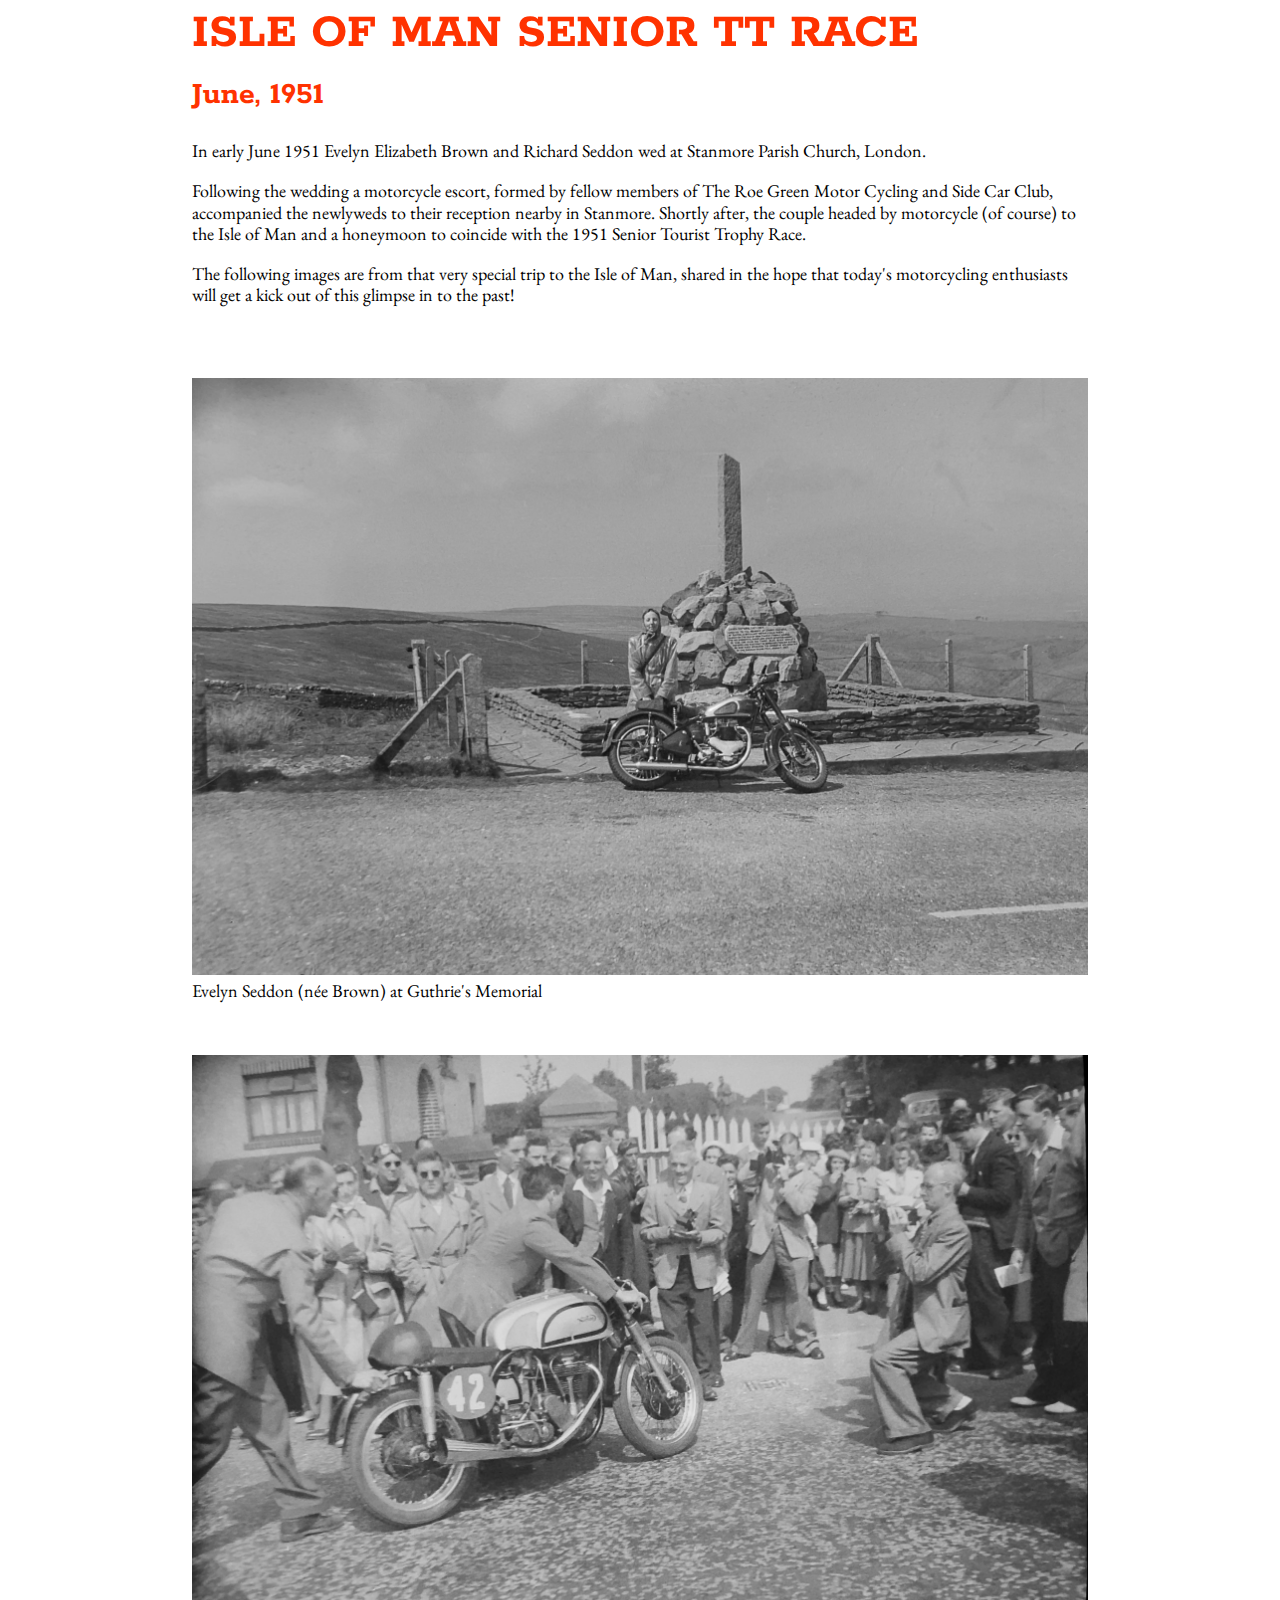
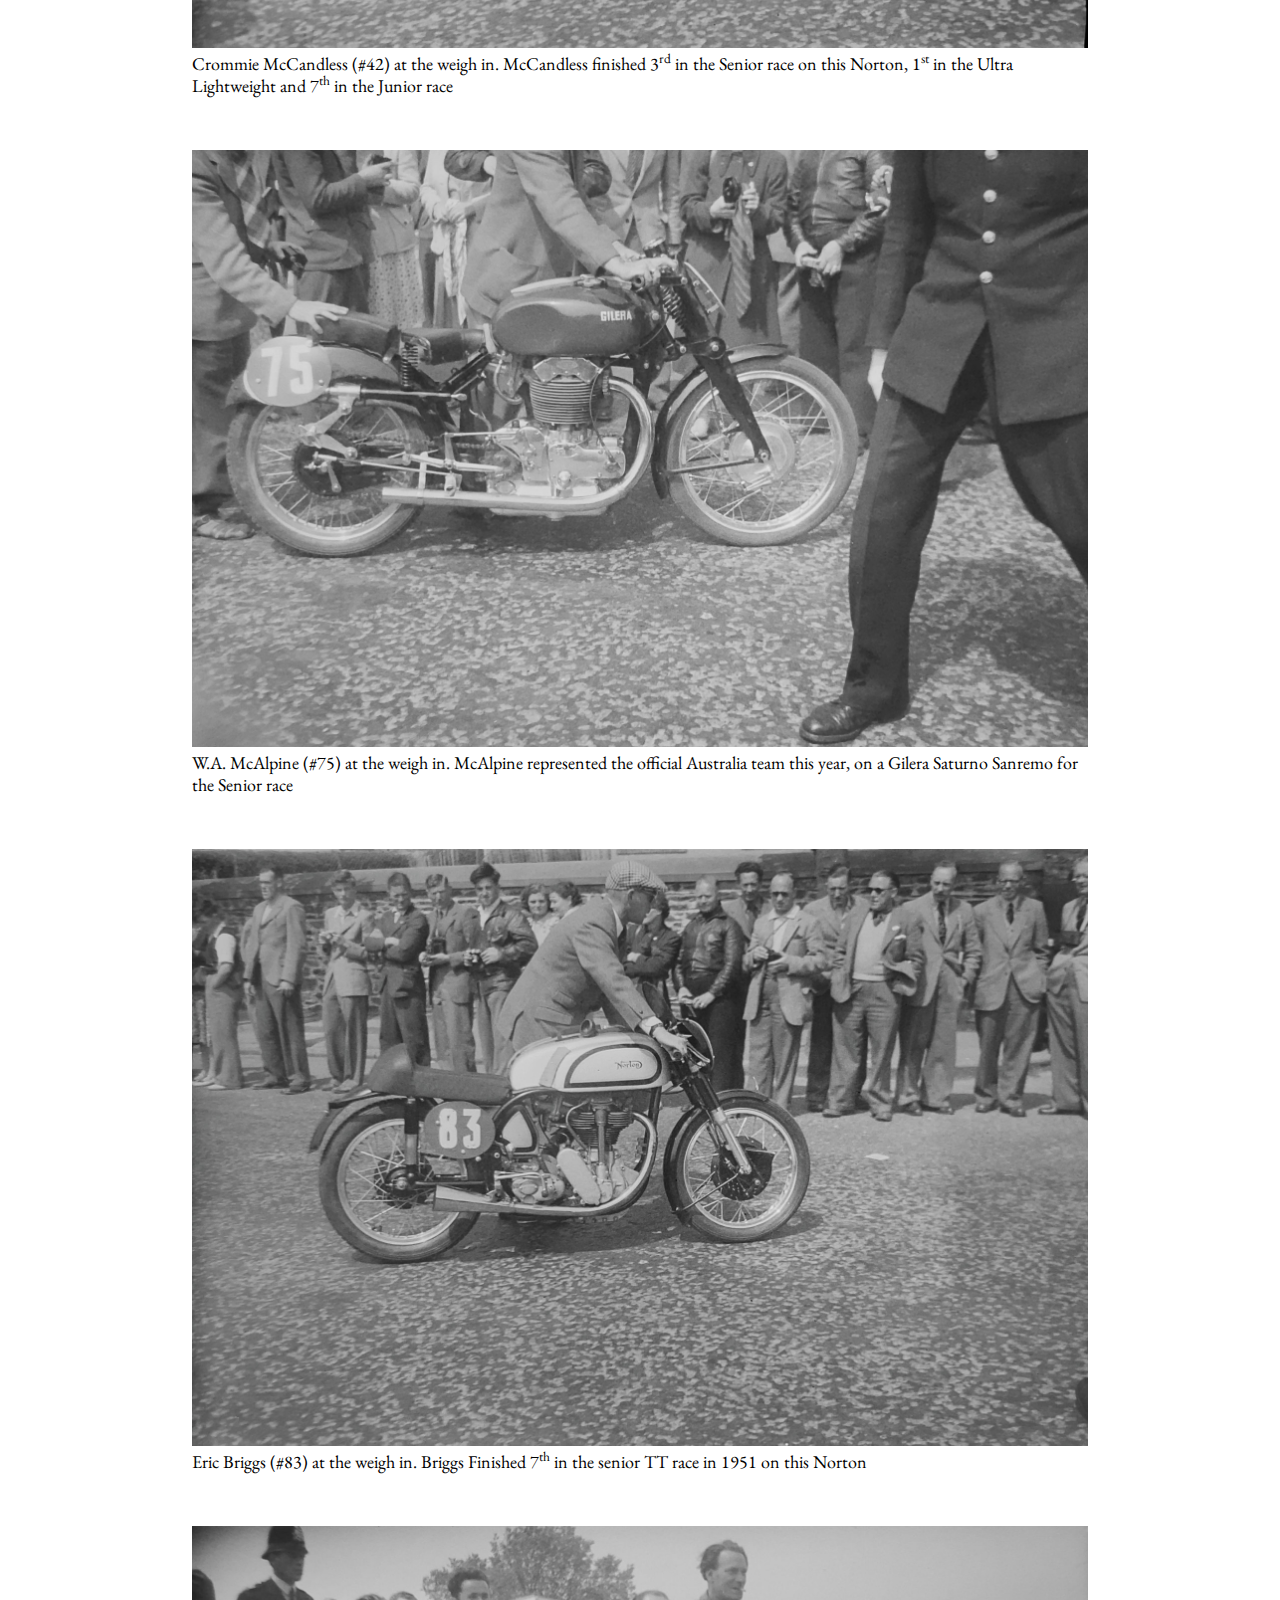
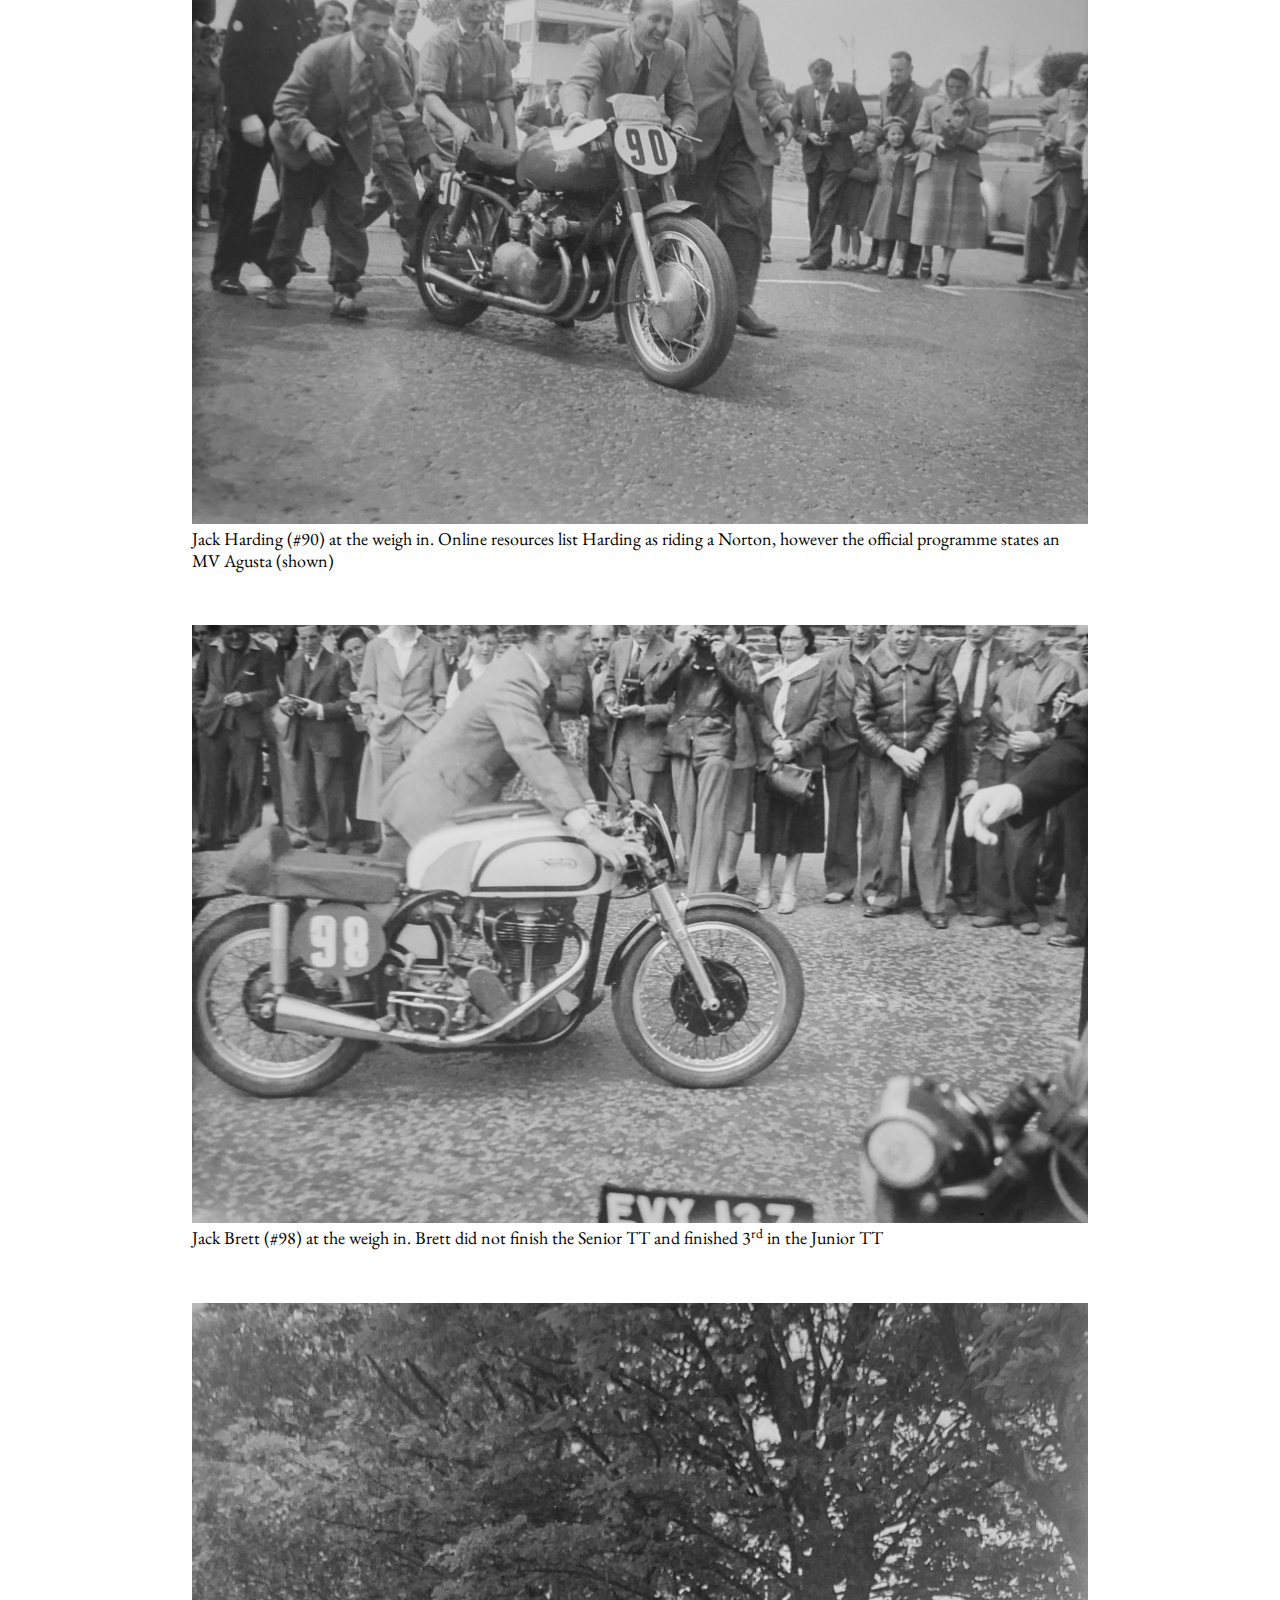
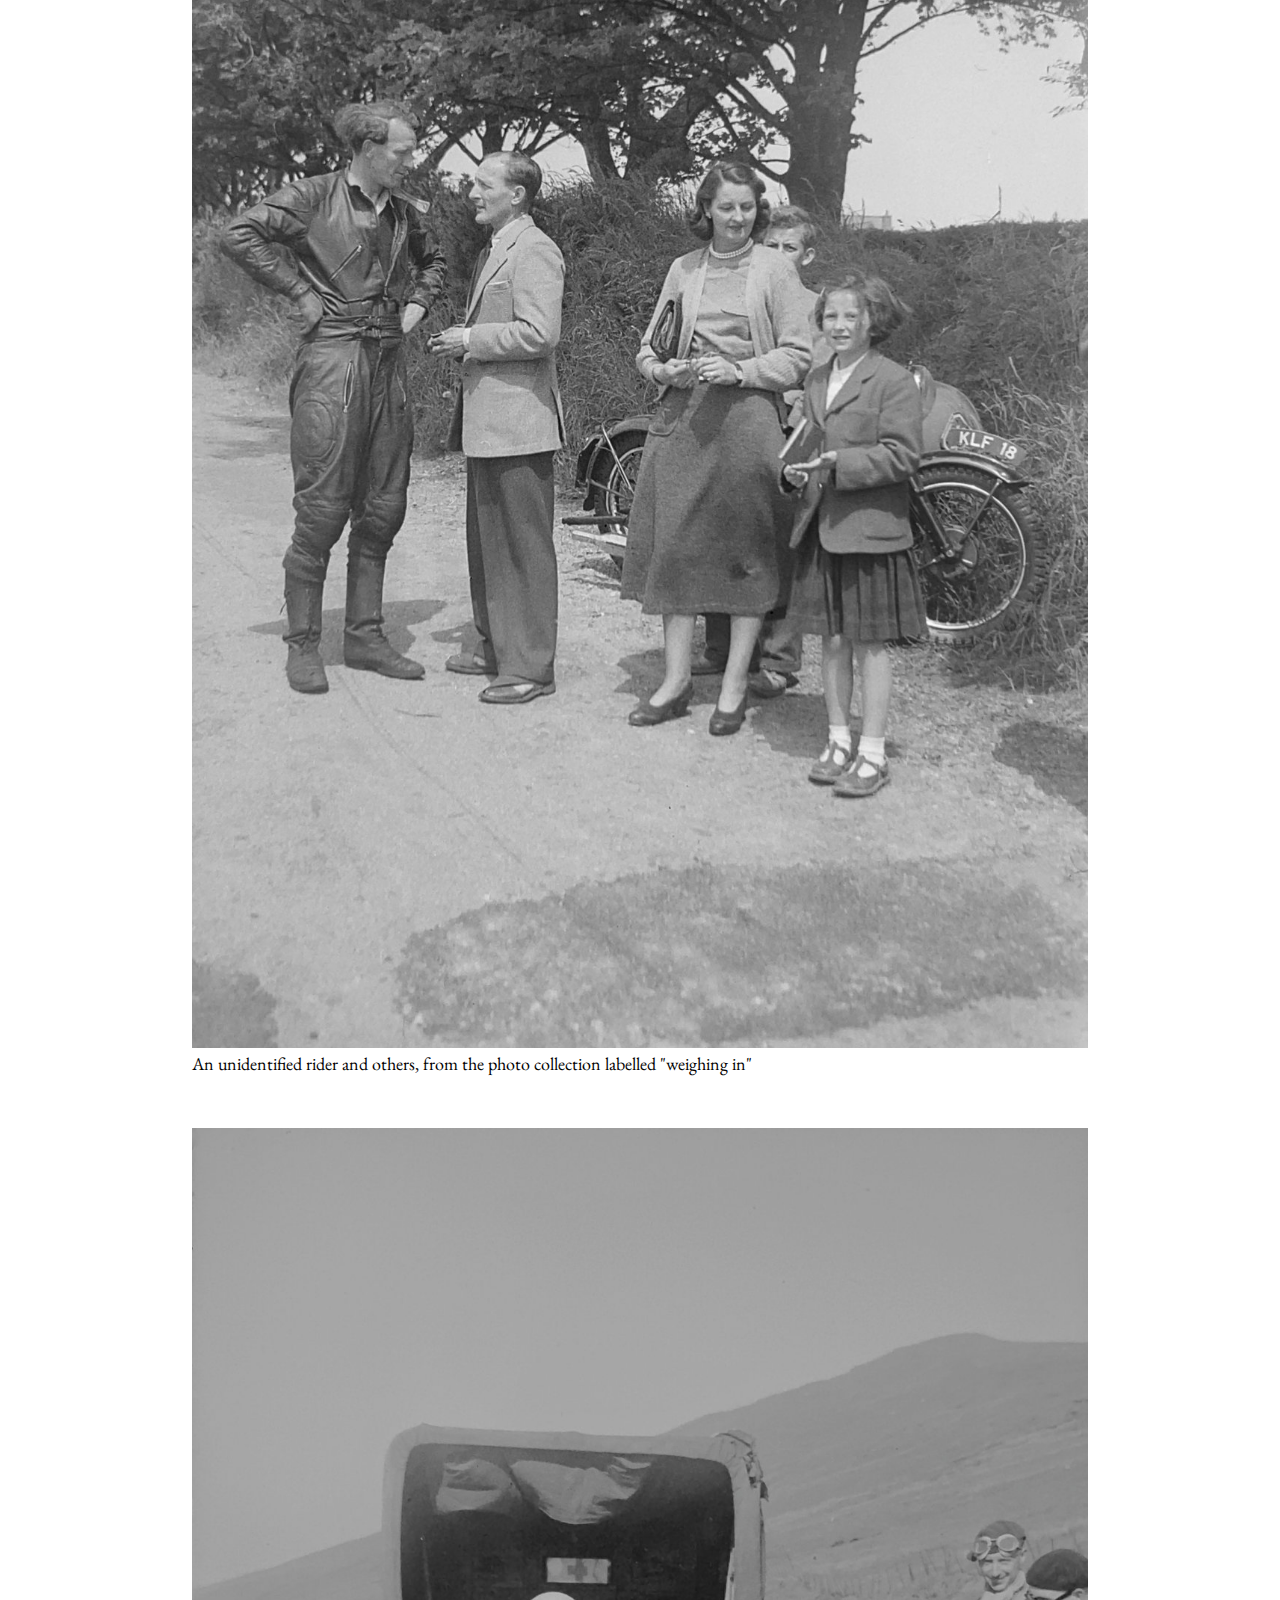
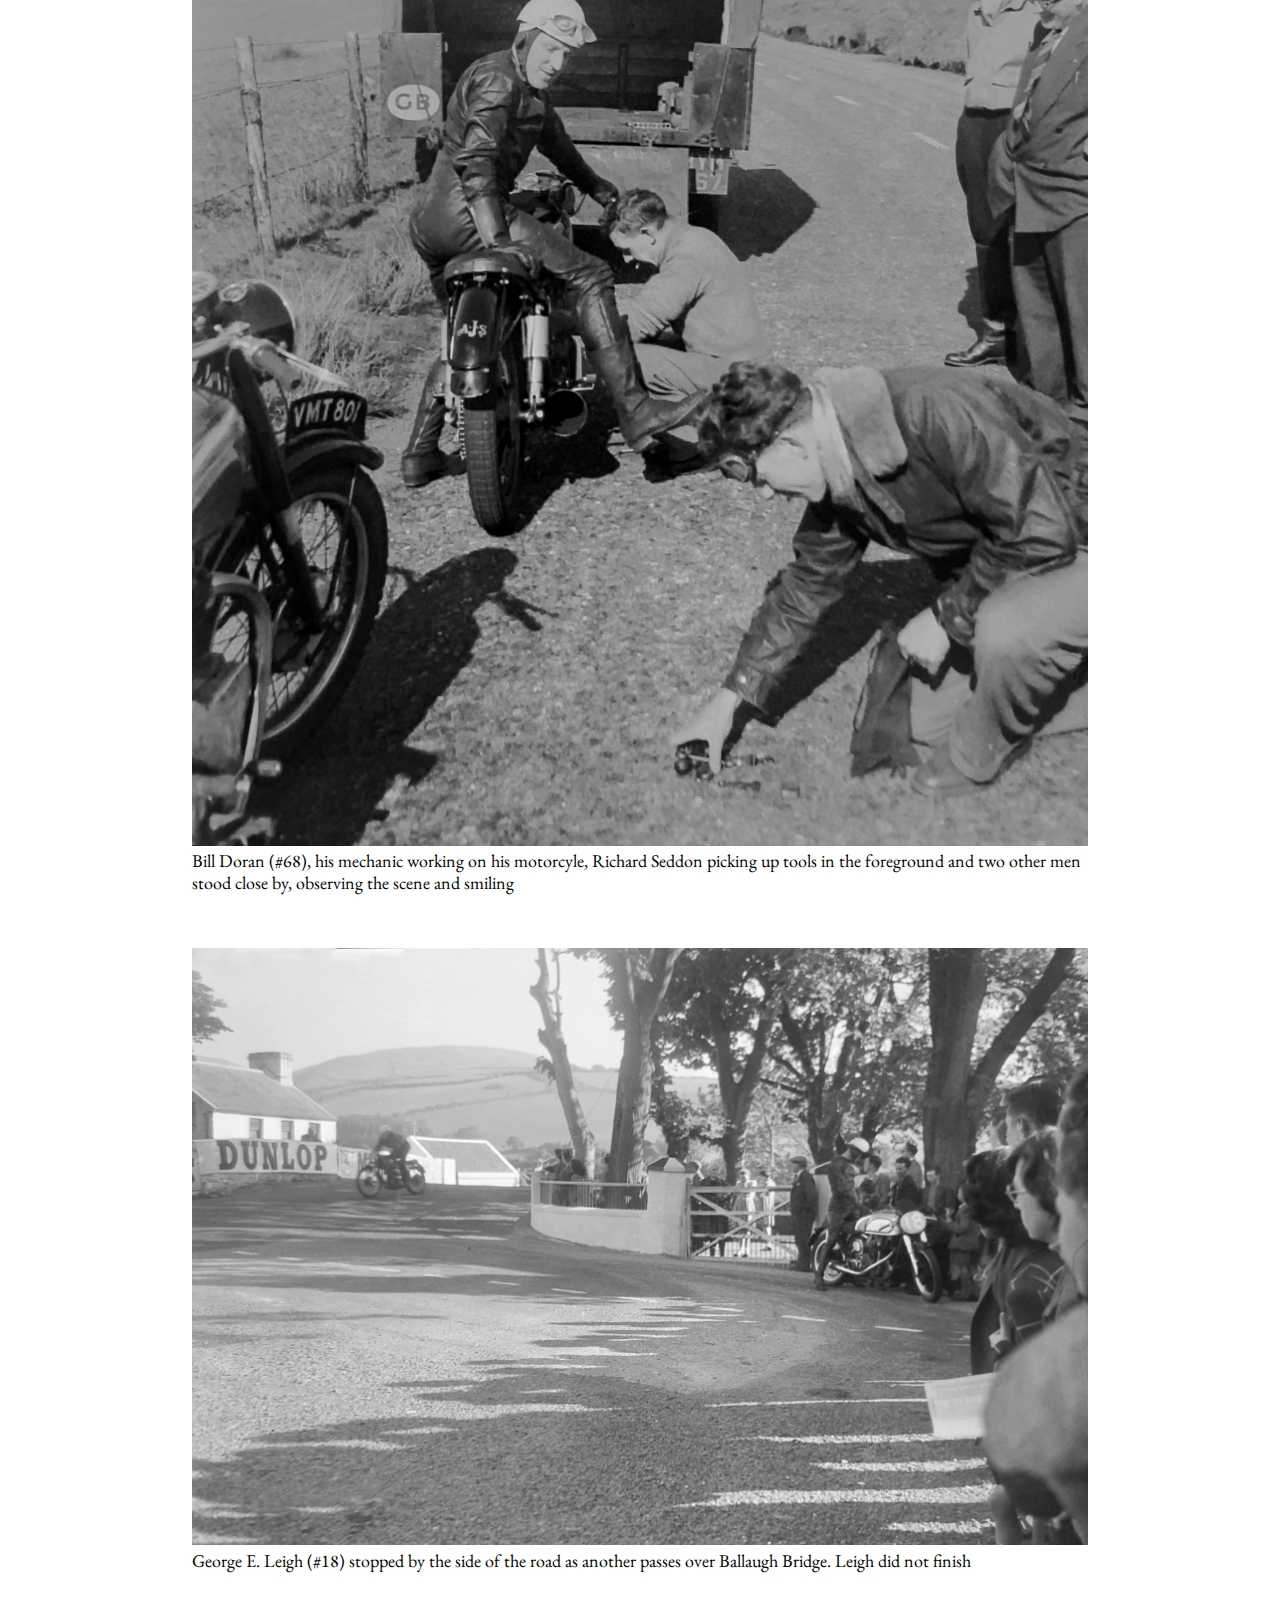
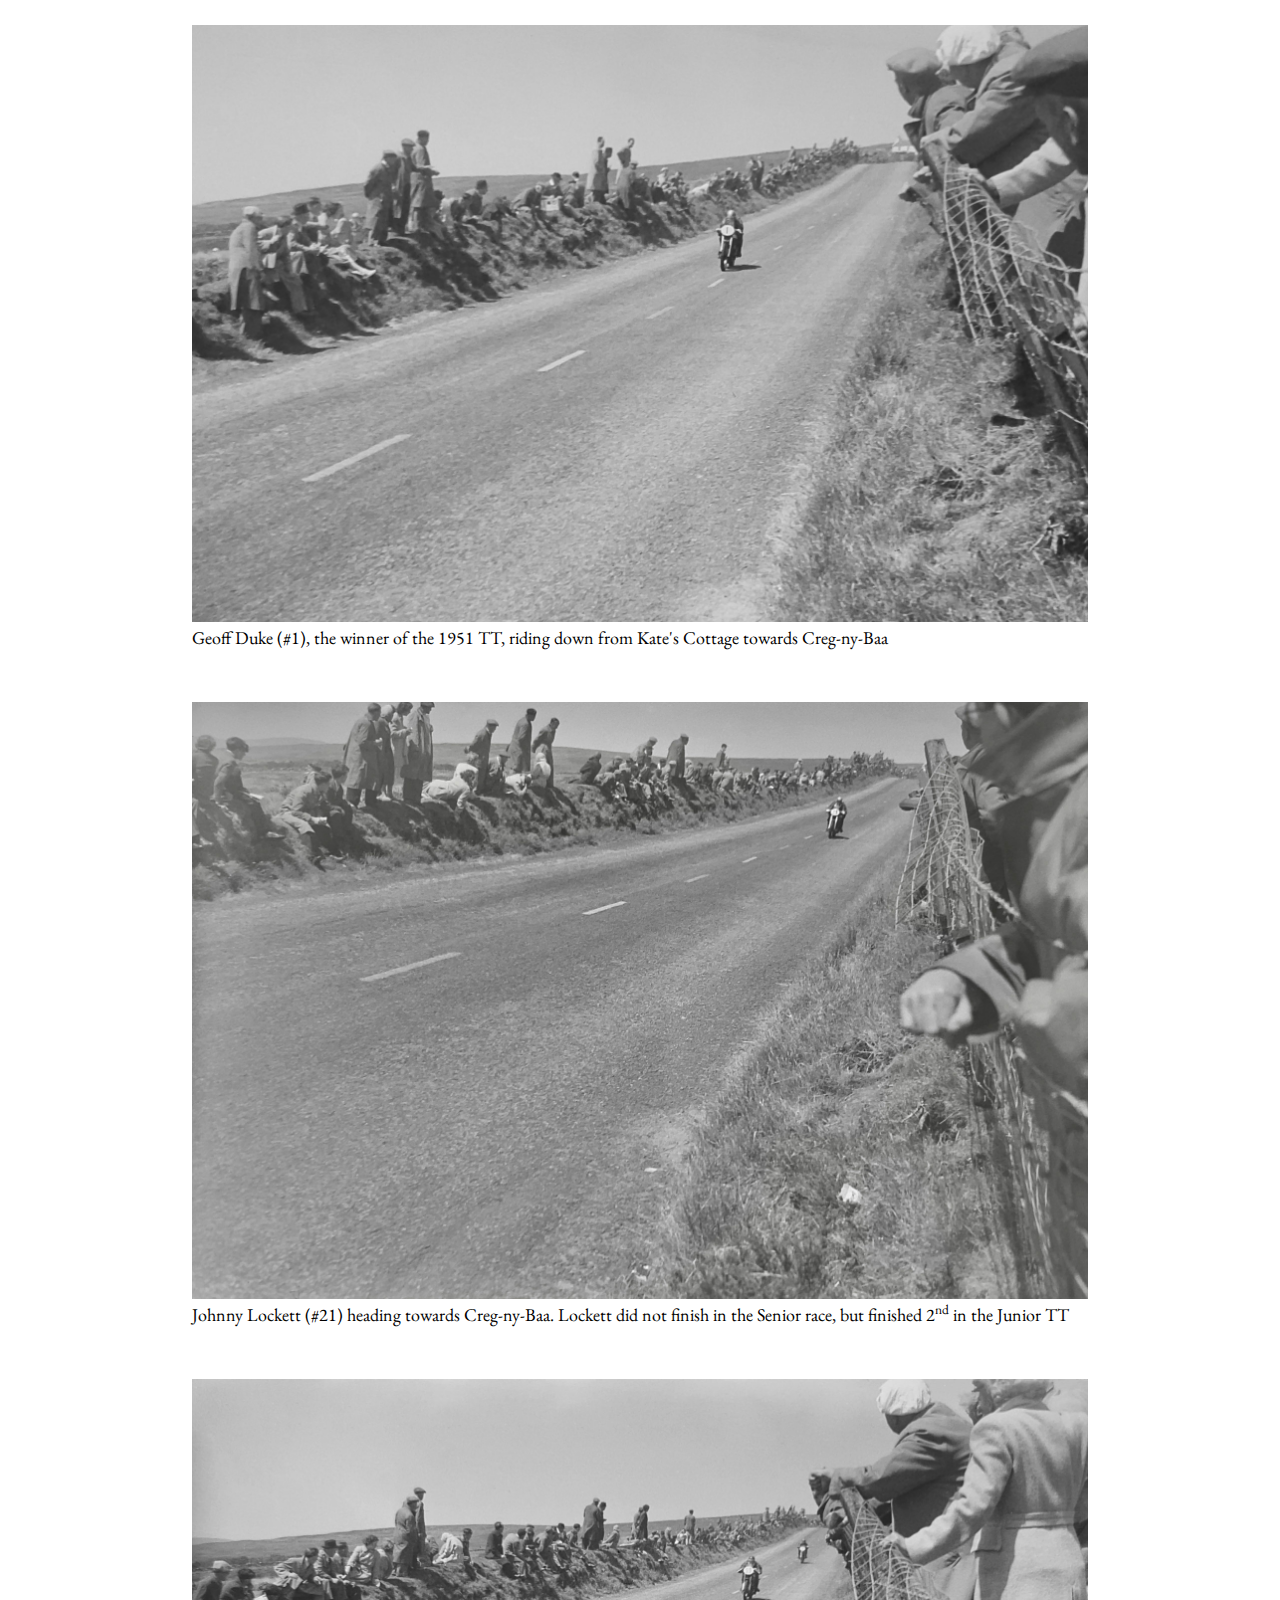
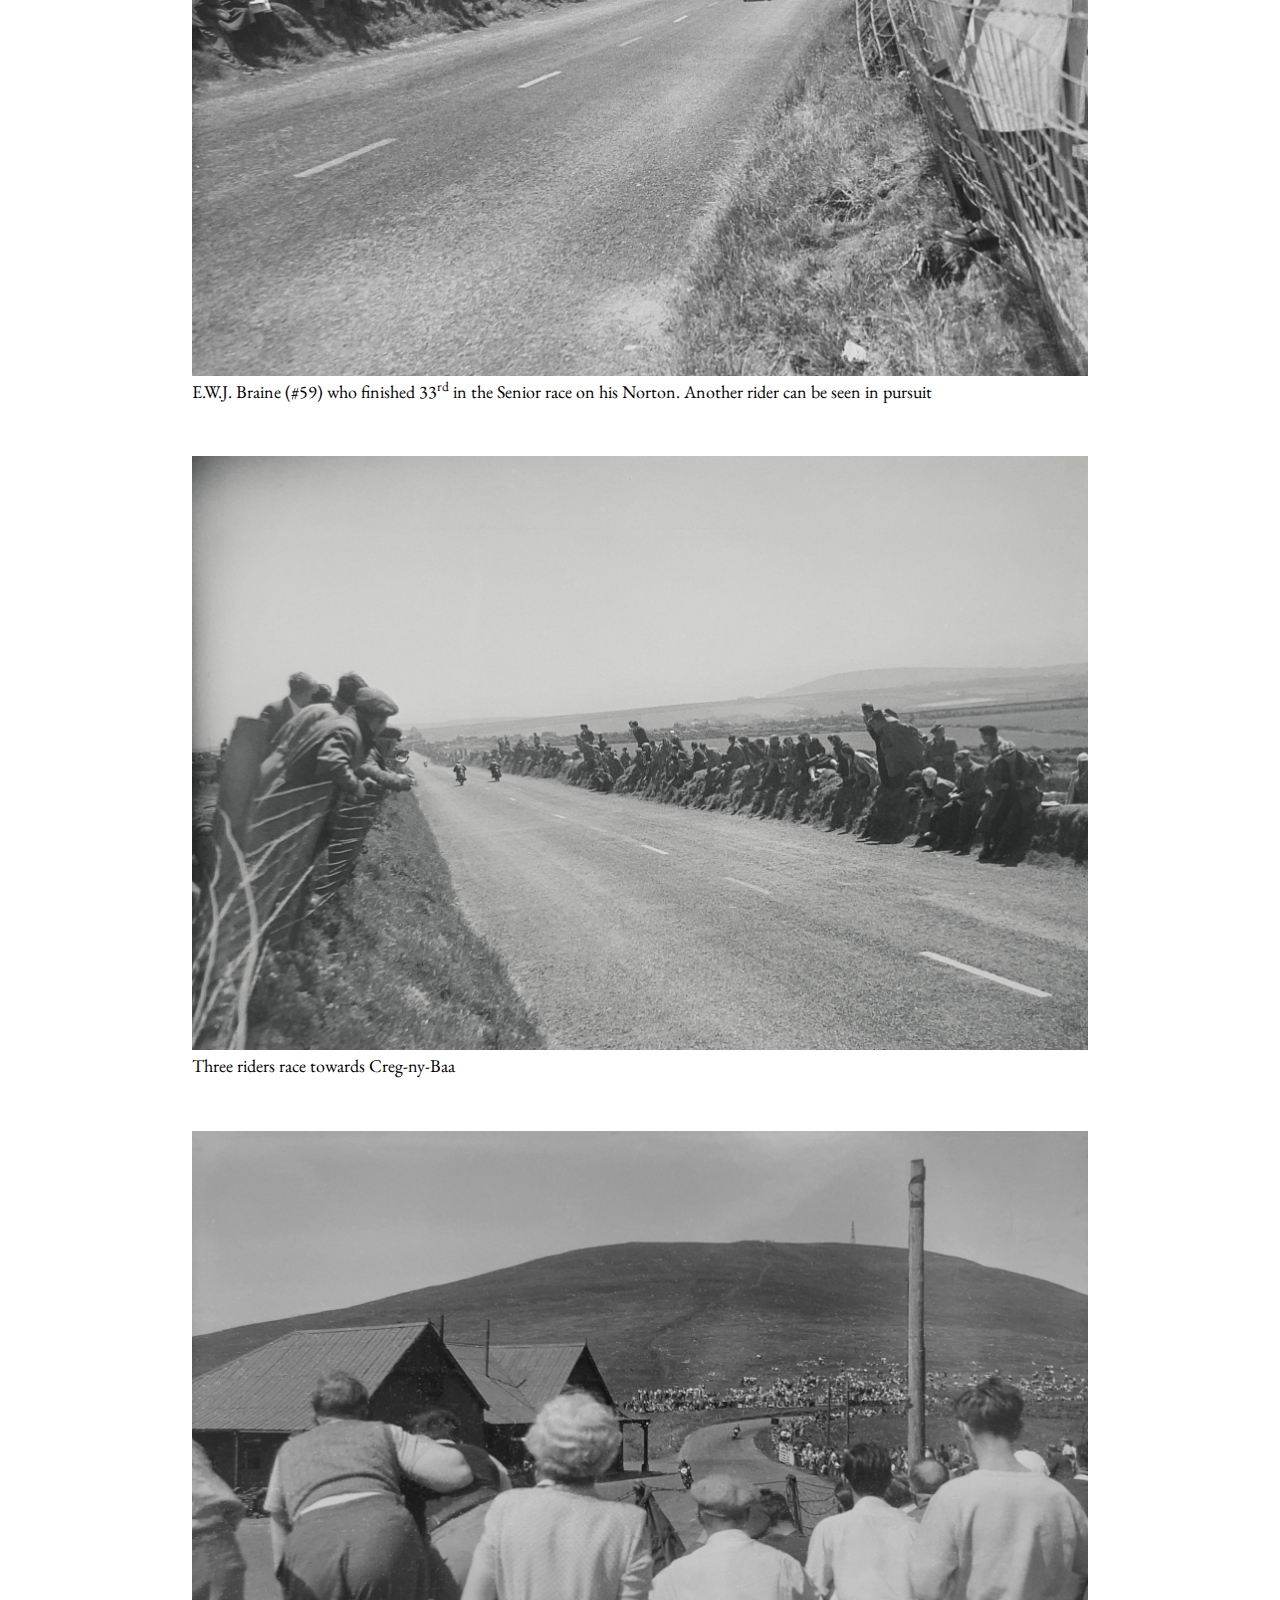
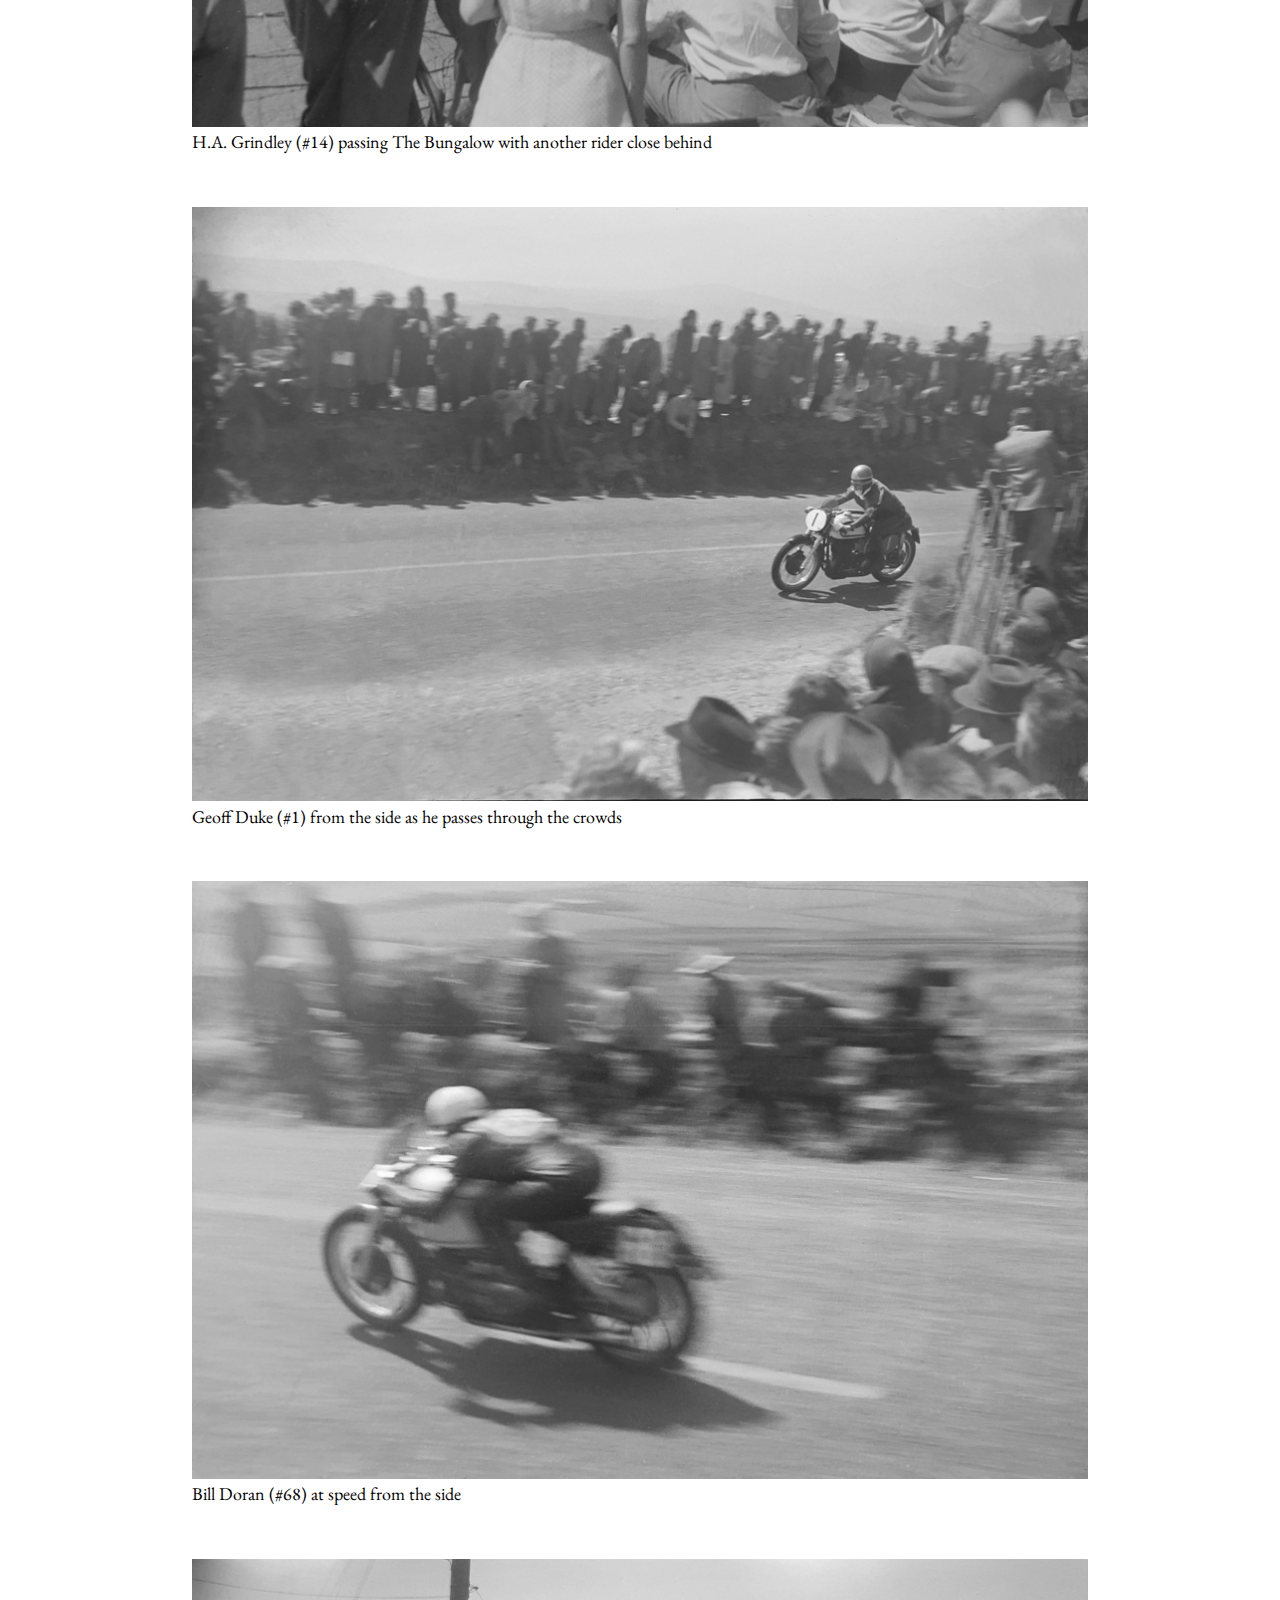
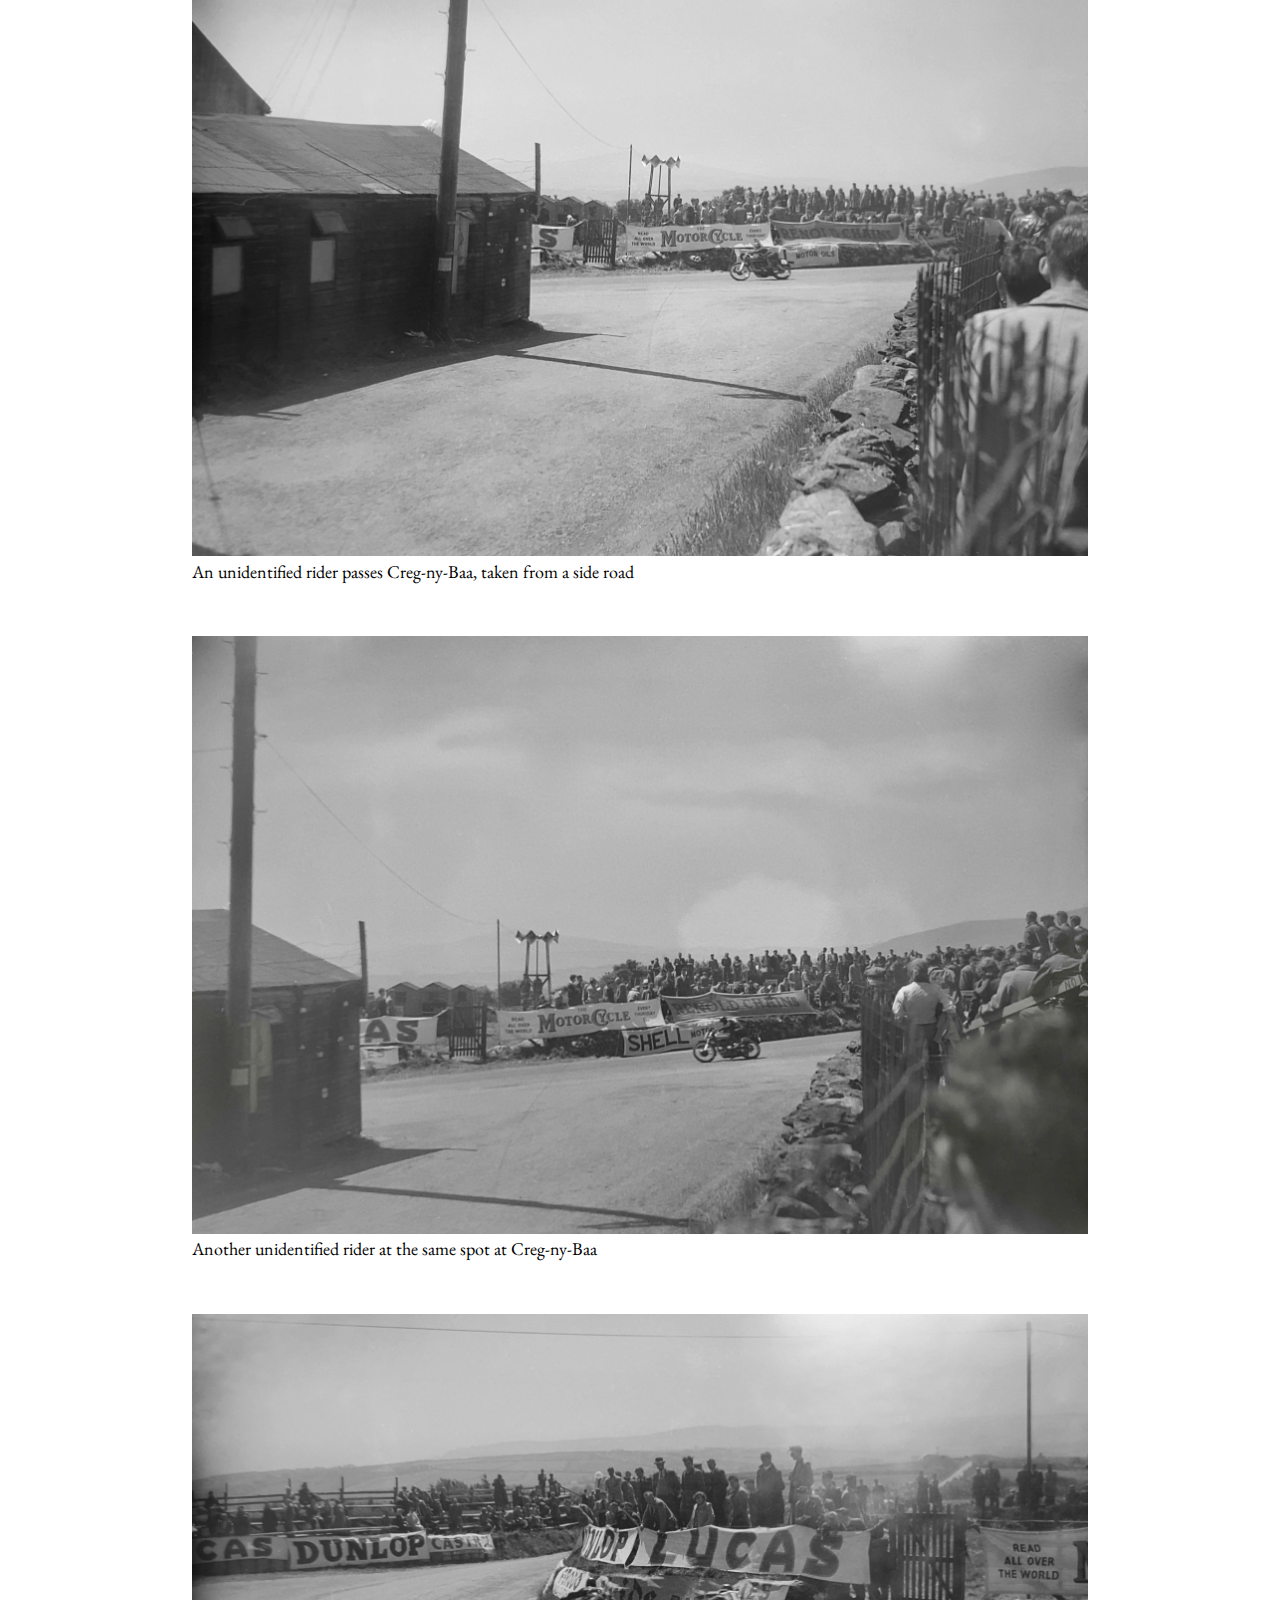
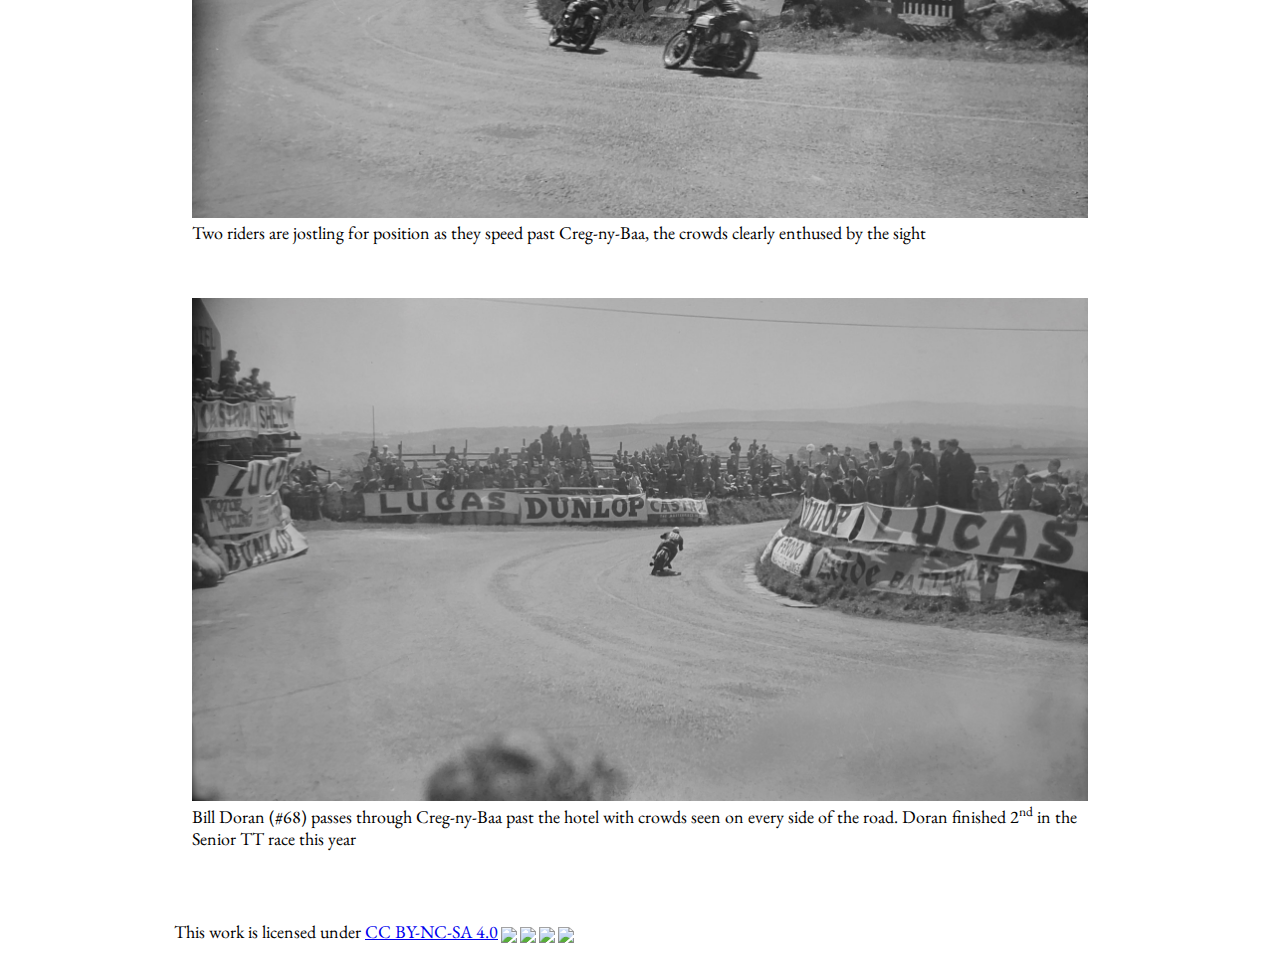
==== 51tt/index.html @ af7c9038 "no message" ====
<!doctype html>

<html lang="en">
<head>
  <meta charset="utf-8">
  <meta name="viewport" content="width=device-width, initial-scale=1">

  <title>1951 Isle of Man TT</title>
  <meta name="description" content="Photographs by Bob and Evelyn Seddon of The Roe Green Motorcycle and Sidecar Club">
  <meta name="author" content="Paul Mullett">

  <meta property="og:title" content="1951 Isle of Man TT">
  <meta property="og:type" content="website">
  <meta property="og:url" content="/">
  <meta property="og:description" content="Photographs by Bob and Evelyn Seddon of The Roe Green Motorcycle and Sidecar Club">
  <meta property="og:image" content="tt51.png">

  <link rel="icon" href="/tt51.ico">
  <link rel="icon" href="/tt51.svg" type="image/svg+xml">
  <link rel="apple-touch-icon" href="/tt51-apple.png">

  <link rel="preconnect" href="https://fonts.googleapis.com">
  <link rel="preconnect" href="https://fonts.gstatic.com" crossorigin>
  <link href="https://fonts.googleapis.com/css2?family=EB+Garamond:wght@500&family=Rokkitt:wght@800&display=swap" rel="stylesheet">
  <link rel="stylesheet" href="css/iomtt.css?v=1.0">

</head>

<body>
  <script src="js/scripts.js"></script>
  <div class="main">
    <div class="intro">
      <h1>ISLE OF MAN SENIOR TT RACE</h1>
      <h2>June, 1951</h2>
      <p>In early June 1951 Evelyn Elizabeth Brown and Richard Seddon wed at Stanmore Parish Church, London.</p>
      <p>Following the wedding a motorcycle escort, formed by fellow members of The Roe Green Motor Cycling and Side Car Club, accompanied the newlyweds to their reception nearby in Stanmore. Shortly after, the couple headed by motorcycle (of course) to the Isle of Man and a honeymoon to coincide with the 1951 Senior Tourist Trophy Race.</p>
      <p>The following images are from that very special trip to the Isle of Man, shared in the hope that today's motorcycling enthusiasts will get a kick out of this glimpse in to the past!</p>
    </div>
    <div class="photographs">
      <figure>
      <img src="images/guthries_evelyn.jpg"
    srcset="images/guthries_evelyn.jpg   600w,
            images/guthries_evelyn.jpg   900w,
            images/guthries_evelyn.jpg 1200w"
    sizes="(max-width: 900px) 0, 600px"
    alt="Evelyn Seddon (née Brown) at Guthrie's Memorial" height="600" width="900" />
      <figcaption>Evelyn Seddon (née Brown) at Guthrie's Memorial</figcaption>
      </figure>

      <figure>
      <img src="images/weigh_42.jpg"
    srcset="images/weigh_42.jpg   600w,
            images/weigh_42.jpg   900w,
            images/weigh_42.jpg 1200w"
    sizes="(max-width: 900px) 0, 600px"
    alt="Crommie McCandless (#42) at the weigh in" height="600" width="900" />
      <figcaption>Crommie McCandless (#42) at the weigh in. McCandless finished 3<sup>rd</sup> in the Senior race on this Norton, 1<sup>st</sup> in the Ultra Lightweight and 7<sup>th</sup> in the Junior race</figcaption>
      </figure>

      <figure>
      <img src="images/weigh_75.jpg"
    srcset="images/weigh_75.jpg   600w,
            images/weigh_75.jpg   900w,
            images/weigh_75.jpg 1200w"
    sizes="(max-width: 900px) 0, 600px"
    alt="W.A. McAlpine (#75) at the weigh in" height="600" width="900" />
      <figcaption>W.A. McAlpine (#75) at the weigh in. McAlpine represented the official Australia team this year, on a Gilera Saturno Sanremo for the Senior race</figcaption>
      </figure>

      <figure>
      <img src="images/weigh_83.jpg"
    srcset="images/weigh_83.jpg   600w,
            images/weigh_83.jpg   900w,
            images/weigh_83.jpg 1200w"
    sizes="(max-width: 900px) 0, 600px"
    alt="test image" height="600" width="900" />
      <figcaption>Eric Briggs (#83) at the weigh in. Briggs Finished 7<sup>th</sup> in the senior TT race in 1951 on this Norton</figcaption>
      </figure>

      <figure>
      <img src="images/weigh_90.jpg"
    srcset="images/weigh_90.jpg   600w,
            images/weigh_90.jpg   900w,
            images/weigh_90.jpg 1200w"
    sizes="(max-width: 900px) 0, 600px"
    alt="ack Harding (#90) at the weigh in" height="600" width="900" />
      <figcaption>Jack Harding (#90) at the weigh in. Online resources list Harding as riding a Norton, however the official programme states an MV Agusta (shown)</figcaption>
      </figure>

      <figure>
      <img src="images/weigh_98.jpg"
    srcset="images/weigh_98.jpg   600w,
            images/weigh_98.jpg   900w,
            images/weigh_98.jpg 1200w"
    sizes="(max-width: 900px) 0, 600px"
    alt="Jack Brett (#98) at the weigh in" height="600" width="900" />
      <figcaption>Jack Brett (#98) at the weigh in. Brett did not finish the Senior TT and finished 3<sup>rd</sup> in the Junior TT</figcaption>
      </figure>

      <figure>
      <img src="images/weigh_klf.jpg"
    srcset="images/weigh_klf.jpg   600w,
            images/weigh_klf.jpg   900w,
            images/weigh_klf.jpg 1200w"
    sizes="(max-width: 900px) 0, 600px"
    alt="A rider talks to another man stood by their motorcyle, a woman and two children stand close by" height="1350" width="900" />
      <figcaption>An unidentified rider and others, from the photo collection labelled "weighing in"</figcaption>
      </figure>

      <figure>
      <img src="images/doran_seddon.jpg"
    srcset="images/doran_seddon.jpg   600w,
            images/doran_seddon.jpg   900w,
            images/doran_seddon.jpg 1200w"
    sizes="(max-width: 900px) 0, 600px"
    alt="Bill Doran (#68), his mechanic working on his motorcyle, Richard Seddon picking up tools in the foreground, and two other men" height="1350" width="900" />
      <figcaption>Bill Doran (#68), his mechanic working on his motorcyle, Richard Seddon picking up tools in the foreground and two other men stood close by, observing the scene and smiling</figcaption>
      </figure>

      <figure>
      <img src="images/bridge_18.jpg"
    srcset="images/bridge_18.jpg   600w,
            images/bridge_18.jpg   900w,
            images/bridge_18.jpg 1200w"
    sizes="(max-width: 900px) 0, 600px"
    alt="George E. Leigh (#18) stopped by the side of the road as another passes over Ballaugh Bridge" height="600" width="900" />
      <figcaption>George E. Leigh (#18) stopped by the side of the road as another passes over Ballaugh Bridge. Leigh did not finish</figcaption>
      </figure>

      <figure>
      <img src="images/hill_1.jpg"
    srcset="images/hill_1.jpg   600w,
            images/hill_1.jpg   900w,
            images/hill_1.jpg 1200w"
    sizes="(max-width: 900px) 0, 600px"
    alt="Geoff Duke (#1), the winner of the 1951 TT, riding down from Kate's Cottage towards Creg-ny-Baa" height="600" width="900" />
      <figcaption>Geoff Duke (#1), the winner of the 1951 TT, riding down from Kate's Cottage towards Creg-ny-Baa</figcaption>
      </figure>

      <figure>
      <img src="images/hill_21.jpg"
    srcset="images/hill_21.jpg   600w,
            images/hill_21.jpg   900w,
            images/hill_21.jpg 1200w"
    sizes="(max-width: 900px) 0, 600px"
    alt="Johnny Lockett (#21) heading towards Creg-ny-Baa" height="600" width="900" />
      <figcaption>Johnny Lockett (#21) heading towards Creg-ny-Baa. Lockett did not finish in the Senior race, but finished 2<sup>nd</sup> in the Junior TT</figcaption>
      </figure>

      <figure>
      <img src="images/hill_59.jpg"
    srcset="images/hill_59.jpg   600w,
            images/hill_59.jpg   900w,
            images/hill_59.jpg 1200w"
    sizes="(max-width: 900px) 0, 600px"
    alt="E.W.J. Braine (#59) heading towards Creg-ny-Baa" height="600" width="900" />
      <figcaption>E.W.J. Braine (#59) who finished 33<sup>rd</sup> in the Senior race on his Norton. Another rider can be seen in pursuit</figcaption>
      </figure>

      <figure>
      <img src="images/hill_group.jpg"
    srcset="images/hill_group.jpg   600w,
            images/hill_group.jpg   900w,
            images/hill_group.jpg 1200w"
    sizes="(max-width: 900px) 0, 600px"
    alt="Three riders race towards Creg-ny-Baa seen from behind looking down the road" height="600" width="900" />
      <figcaption>Three riders race towards Creg-ny-Baa</figcaption>
      </figure>

      <figure>
      <img src="images/crowd_14.jpg"
    srcset="images/crowd_14.jpg   600w,
            images/crowd_14.jpg   900w,
            images/crowd_14.jpg 1200w"
    sizes="(max-width: 900px) 0, 600px"
    alt="H.A. Grindley (#14) passing The Bungalow with another rider close behind" height="600" width="900" />
      <figcaption>H.A. Grindley (#14) passing The Bungalow with another rider close behind</figcaption>
      </figure>

      <figure>
      <img src="images/side_1.jpg"
    srcset="images/side_1.jpg   600w,
            images/side_1.jpg   900w,
            images/side_1.jpg 1200w"
    sizes="(max-width: 900px) 0, 600px"
    alt="Geoff Duke (#1) from the side as he passes through the crowds on his motorcyle at speed" height="600" width="900" />
      <figcaption>Geoff Duke (#1) from the side as he passes through the crowds</figcaption>
      </figure>

      <figure>
      <img src="images/side_68.jpg"
    srcset="images/side_68.jpg   600w,
            images/side_68.jpg   900w,
            images/side_68.jpg 1200w"
    sizes="(max-width: 900px) 0, 600px"
    alt="Bill Doran (#68) at speed from the side, the crowd is just a blur" height="600" width="900" />
      <figcaption>Bill Doran (#68) at speed from the side</figcaption>
      </figure>

      <figure>
      <img src="images/hotel_side_1.jpg"
    srcset="images/hotel_side_1.jpg   600w,
            images/hotel_side_1.jpg   900w,
            images/hotel_side_1.jpg 1200w"
    sizes="(max-width: 900px) 0, 600px"
    alt="An unidentified rider passes Creg-ny-Baa, taken from a side road" height="600" width="900" />
      <figcaption>An unidentified rider passes Creg-ny-Baa, taken from a side road</figcaption>
      </figure>

      <figure>
      <img src="images/hotel_side_2.jpg"
    srcset="images/hotel_side_2.jpg   600w,
            images/hotel_side_2.jpg   900w,
            images/hotel_side_2.jpg 1200w"
    sizes="(max-width: 900px) 0, 600px"
    alt="An second unidentified rider passes Creg-ny-Baa, taken from a side road" height="600" width="900" />
      <figcaption>Another unidentified rider at the same spot at Creg-ny-Baa</figcaption>
      </figure>

      <figure>
      <img src="images/hotel_pair.jpg"
    srcset="images/hotel_pair.jpg   600w,
            images/hotel_pair.jpg   900w,
            images/hotel_pair.jpg 1200w"
    sizes="(max-width: 900px) 0, 600px"
    alt="Two riders are jostling for position as they speed past Creg-ny-Baa, the crowds clearly enthused by the sight" height="507" width="900" />
      <figcaption>Two riders are jostling for position as they speed past Creg-ny-Baa, the crowds clearly enthused by the sight</figcaption>
      </figure>

      <figure>
      <img src="images/hotel_68.jpg"
    srcset="images/hotel_68.jpg   600w,
            images/hotel_68.jpg   900w,
            images/hotel_68.jpg 1200w"
    sizes="(max-width: 900px) 0, 600px"
    alt="Bill Doran (#68) passes through Creg-ny-Baa past the hotel with crowds seen on every side of the road" height="507" width="900" />
      <figcaption>Bill Doran (#68) passes through Creg-ny-Baa past the hotel with crowds seen on every side of the road. Doran finished 2<sup>nd</sup> in the Senior TT race this year</figcaption>
      </figure>
    </div>
    <div class="footer">
      <p xmlns:cc="http://creativecommons.org/ns#" >This work is licensed under <a href="http://creativecommons.org/licenses/by-nc-sa/4.0/?ref=chooser-v1" target="_blank" rel="license noopener noreferrer" style="display:inline-block;">CC BY-NC-SA 4.0<img style="height:22px!important;margin-left:3px;vertical-align:text-bottom;" src="https://mirrors.creativecommons.org/presskit/icons/cc.svg?ref=chooser-v1"><img style="height:22px!important;margin-left:3px;vertical-align:text-bottom;" src="https://mirrors.creativecommons.org/presskit/icons/by.svg?ref=chooser-v1"><img style="height:22px!important;margin-left:3px;vertical-align:text-bottom;" src="https://mirrors.creativecommons.org/presskit/icons/nc.svg?ref=chooser-v1"><img style="height:22px!important;margin-left:3px;vertical-align:text-bottom;" src="https://mirrors.creativecommons.org/presskit/icons/sa.svg?ref=chooser-v1"></a></p>
    </div>    
</body>
</html>
---- 51tt/css/iomtt.css ----
*! normalize.css v8.0.1 | MIT License | github.com/necolas/normalize.css */

/* Document
   ========================================================================== */

/**
 * 1. Correct the line height in all browsers.
 * 2. Prevent adjustments of font size after orientation changes in iOS.
 */

html {
  line-height: 1.15; /* 1 */
  -webkit-text-size-adjust: 100%; /* 2 */
}

/* Sections
   ========================================================================== */

/**
 * Remove the margin in all browsers.
 */

body, figure {
  margin: 0;
}

/**
 * Render the `main` element consistently in IE.
 */

main {
  display: block;
}

/**
 * Correct the font size and margin on `h1` elements within `section` and
 * `article` contexts in Chrome, Firefox, and Safari.
 */

h1 {
  font-size: 2em;
  margin: 0.67em 0;
}

/* Grouping content
   ========================================================================== */

/**
 * 1. Add the correct box sizing in Firefox.
 * 2. Show the overflow in Edge and IE.
 */

hr {
  box-sizing: content-box; /* 1 */
  height: 0; /* 1 */
  overflow: visible; /* 2 */
}

/**
 * 1. Correct the inheritance and scaling of font size in all browsers.
 * 2. Correct the odd `em` font sizing in all browsers.
 */

pre {
  font-family: monospace, monospace; /* 1 */
  font-size: 1em; /* 2 */
}

/* Text-level semantics
   ========================================================================== */

/**
 * Remove the gray background on active links in IE 10.
 */

a {
  background-color: transparent;
}

/**
 * 1. Remove the bottom border in Chrome 57-
 * 2. Add the correct text decoration in Chrome, Edge, IE, Opera, and Safari.
 */

abbr[title] {
  border-bottom: none; /* 1 */
  text-decoration: underline; /* 2 */
  text-decoration: underline dotted; /* 2 */
}

/**
 * Add the correct font weight in Chrome, Edge, and Safari.
 */

b,
strong {
  font-weight: bolder;
}

/**
 * 1. Correct the inheritance and scaling of font size in all browsers.
 * 2. Correct the odd `em` font sizing in all browsers.
 */

code,
kbd,
samp {
  font-family: monospace, monospace; /* 1 */
  font-size: 1em; /* 2 */
}

/**
 * Add the correct font size in all browsers.
 */

small {
  font-size: 80%;
}

/**
 * Prevent `sub` and `sup` elements from affecting the line height in
 * all browsers.
 */

sub,
sup {
  font-size: 75%;
  line-height: 0;
  position: relative;
  vertical-align: baseline;
}

sub {
  bottom: -0.25em;
}

sup {
  top: -0.5em;
}

/* Embedded content
   ========================================================================== */

/**
 * Remove the border on images inside links in IE 10.
 */

img {
  border-style: none;
}

/* Forms
   ========================================================================== */

/**
 * 1. Change the font styles in all browsers.
 * 2. Remove the margin in Firefox and Safari.
 */

button,
input,
optgroup,
select,
textarea {
  font-family: inherit; /* 1 */
  font-size: 100%; /* 1 */
  line-height: 1.15; /* 1 */
  margin: 0; /* 2 */
}

/**
 * Show the overflow in IE.
 * 1. Show the overflow in Edge.
 */

button,
input { /* 1 */
  overflow: visible;
}

/**
 * Remove the inheritance of text transform in Edge, Firefox, and IE.
 * 1. Remove the inheritance of text transform in Firefox.
 */

button,
select { /* 1 */
  text-transform: none;
}

/**
 * Correct the inability to style clickable types in iOS and Safari.
 */

button,
[type="button"],
[type="reset"],
[type="submit"] {
  -webkit-appearance: button;
}

/**
 * Remove the inner border and padding in Firefox.
 */

button::-moz-focus-inner,
[type="button"]::-moz-focus-inner,
[type="reset"]::-moz-focus-inner,
[type="submit"]::-moz-focus-inner {
  border-style: none;
  padding: 0;
}

/**
 * Restore the focus styles unset by the previous rule.
 */

button:-moz-focusring,
[type="button"]:-moz-focusring,
[type="reset"]:-moz-focusring,
[type="submit"]:-moz-focusring {
  outline: 1px dotted ButtonText;
}

/**
 * Correct the padding in Firefox.
 */

fieldset {
  padding: 0.35em 0.75em 0.625em;
}

/**
 * 1. Correct the text wrapping in Edge and IE.
 * 2. Correct the color inheritance from `fieldset` elements in IE.
 * 3. Remove the padding so developers are not caught out when they zero out
 *    `fieldset` elements in all browsers.
 */

legend {
  box-sizing: border-box; /* 1 */
  color: inherit; /* 2 */
  display: table; /* 1 */
  max-width: 100%; /* 1 */
  padding: 0; /* 3 */
  white-space: normal; /* 1 */
}

/**
 * Add the correct vertical alignment in Chrome, Firefox, and Opera.
 */

progress {
  vertical-align: baseline;
}

/**
 * Remove the default vertical scrollbar in IE 10+.
 */

textarea {
  overflow: auto;
}

/**
 * 1. Add the correct box sizing in IE 10.
 * 2. Remove the padding in IE 10.
 */

[type="checkbox"],
[type="radio"] {
  box-sizing: border-box; /* 1 */
  padding: 0; /* 2 */
}

/**
 * Correct the cursor style of increment and decrement buttons in Chrome.
 */

[type="number"]::-webkit-inner-spin-button,
[type="number"]::-webkit-outer-spin-button {
  height: auto;
}

/**
 * 1. Correct the odd appearance in Chrome and Safari.
 * 2. Correct the outline style in Safari.
 */

[type="search"] {
  -webkit-appearance: textfield; /* 1 */
  outline-offset: -2px; /* 2 */
}

/**
 * Remove the inner padding in Chrome and Safari on macOS.
 */

[type="search"]::-webkit-search-decoration {
  -webkit-appearance: none;
}

/**
 * 1. Correct the inability to style clickable types in iOS and Safari.
 * 2. Change font properties to `inherit` in Safari.
 */

::-webkit-file-upload-button {
  -webkit-appearance: button; /* 1 */
  font: inherit; /* 2 */
}

/* Interactive
   ========================================================================== */

/*
 * Add the correct display in Edge, IE 10+, and Firefox.
 */

details {
  display: block;
}

/*
 * Add the correct display in all browsers.
 */

summary {
  display: list-item;
}

/* Misc
   ========================================================================== */

/**
 * Add the correct display in IE 10+.
 */

template {
  display: none;
}

/**
 * Add the correct display in IE 10.
 */

[hidden] {
  display: none;
}


/* custom */

html,body {
	font-family: 'EB Garamond', serif;
	font-size: 18px;
	line-height:  1.2rem;
}

h1,h2 {
	color: rgb(255,50,0);
	font-family: 'Rokkitt', serif;
	// text-align: center;
	font-size: 2.8rem;
	line-height: 1.8rem;
	margin: 0 0 1.6rem 0;
}

h1 {

}

h2 {
	font-size: 1.8rem;
}

p {
	margin: 0rem 0 1rem 0;
}

figure {
	margin-bottom: 3rem;
}

figcaption {
	//font-size: 0.8rem;
}

.intro, .photographs {
	margin: 0 1rem 4rem 1rem;
}

.main {
	margin: 1rem auto 0 auto;
	max-width: 932px;
	width: 100%;
}

img {
	border: none;
	max-width: 100%;
	height:  auto;
}
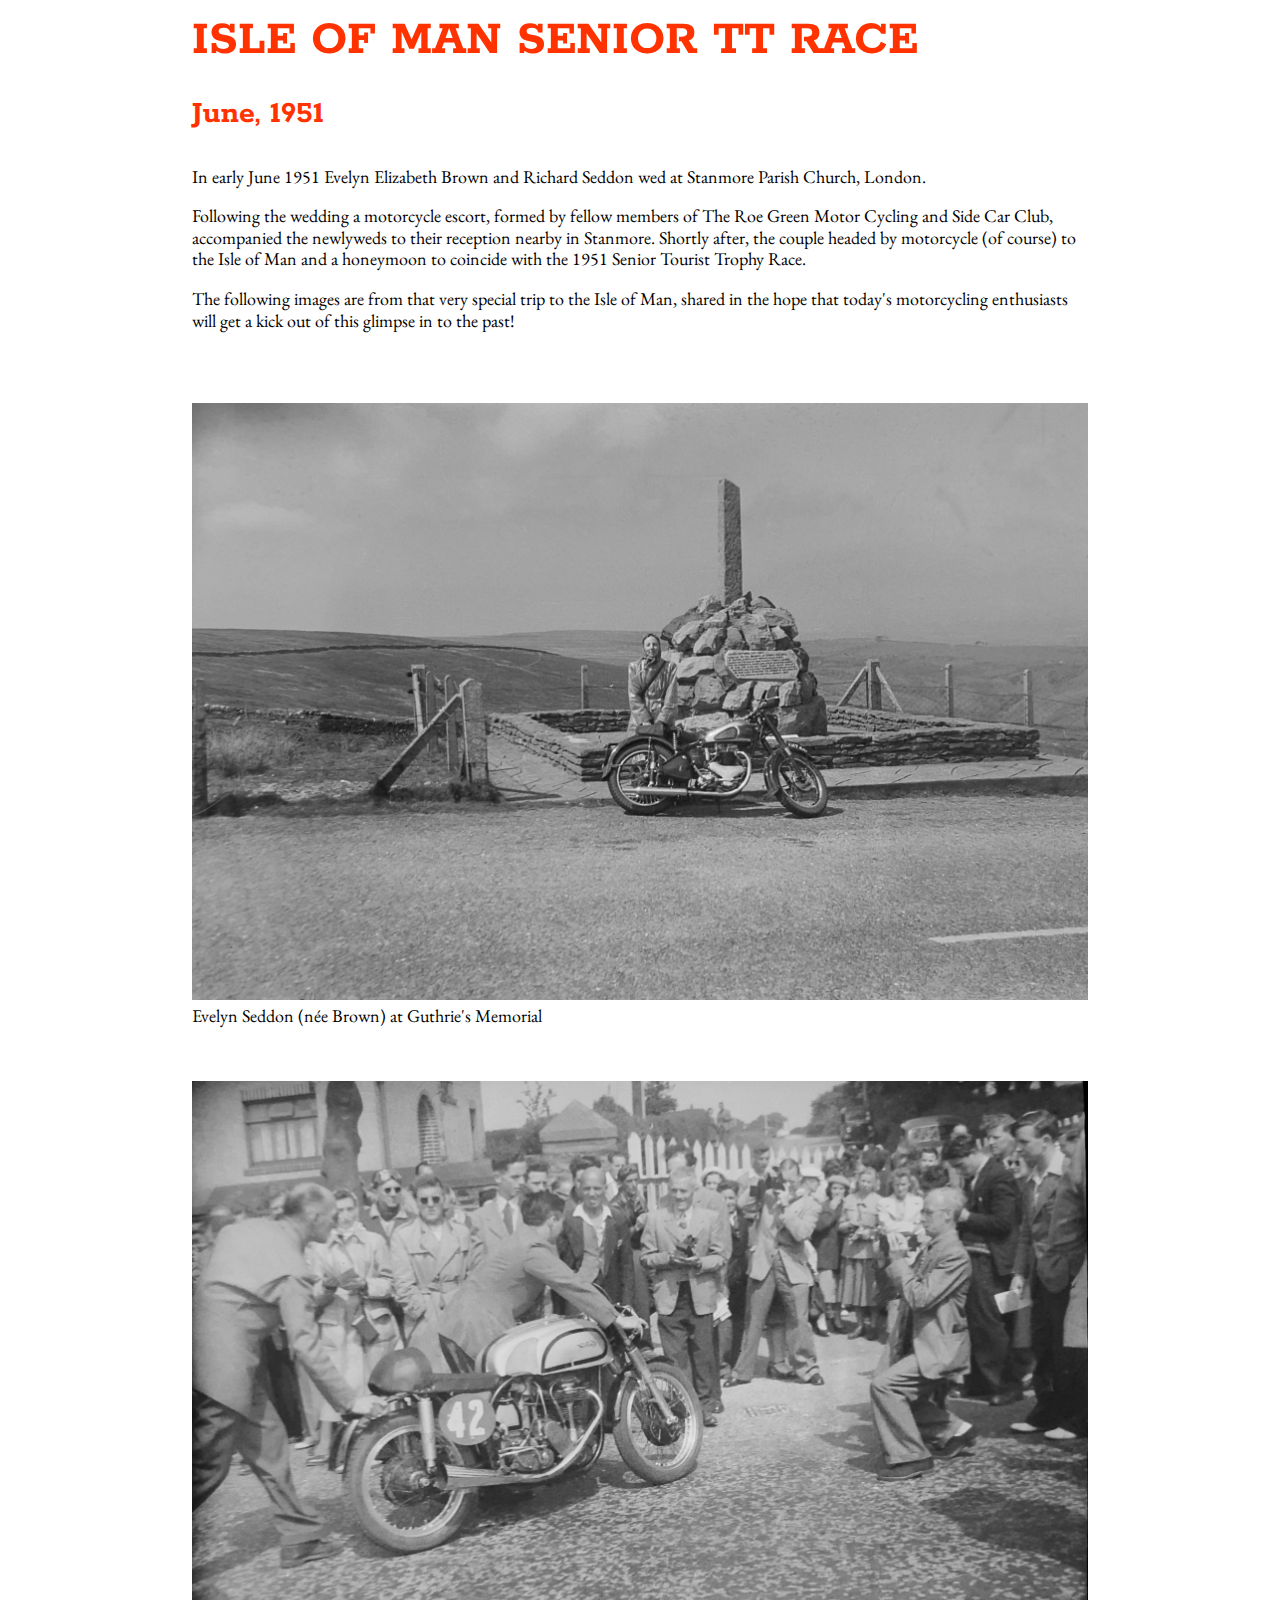
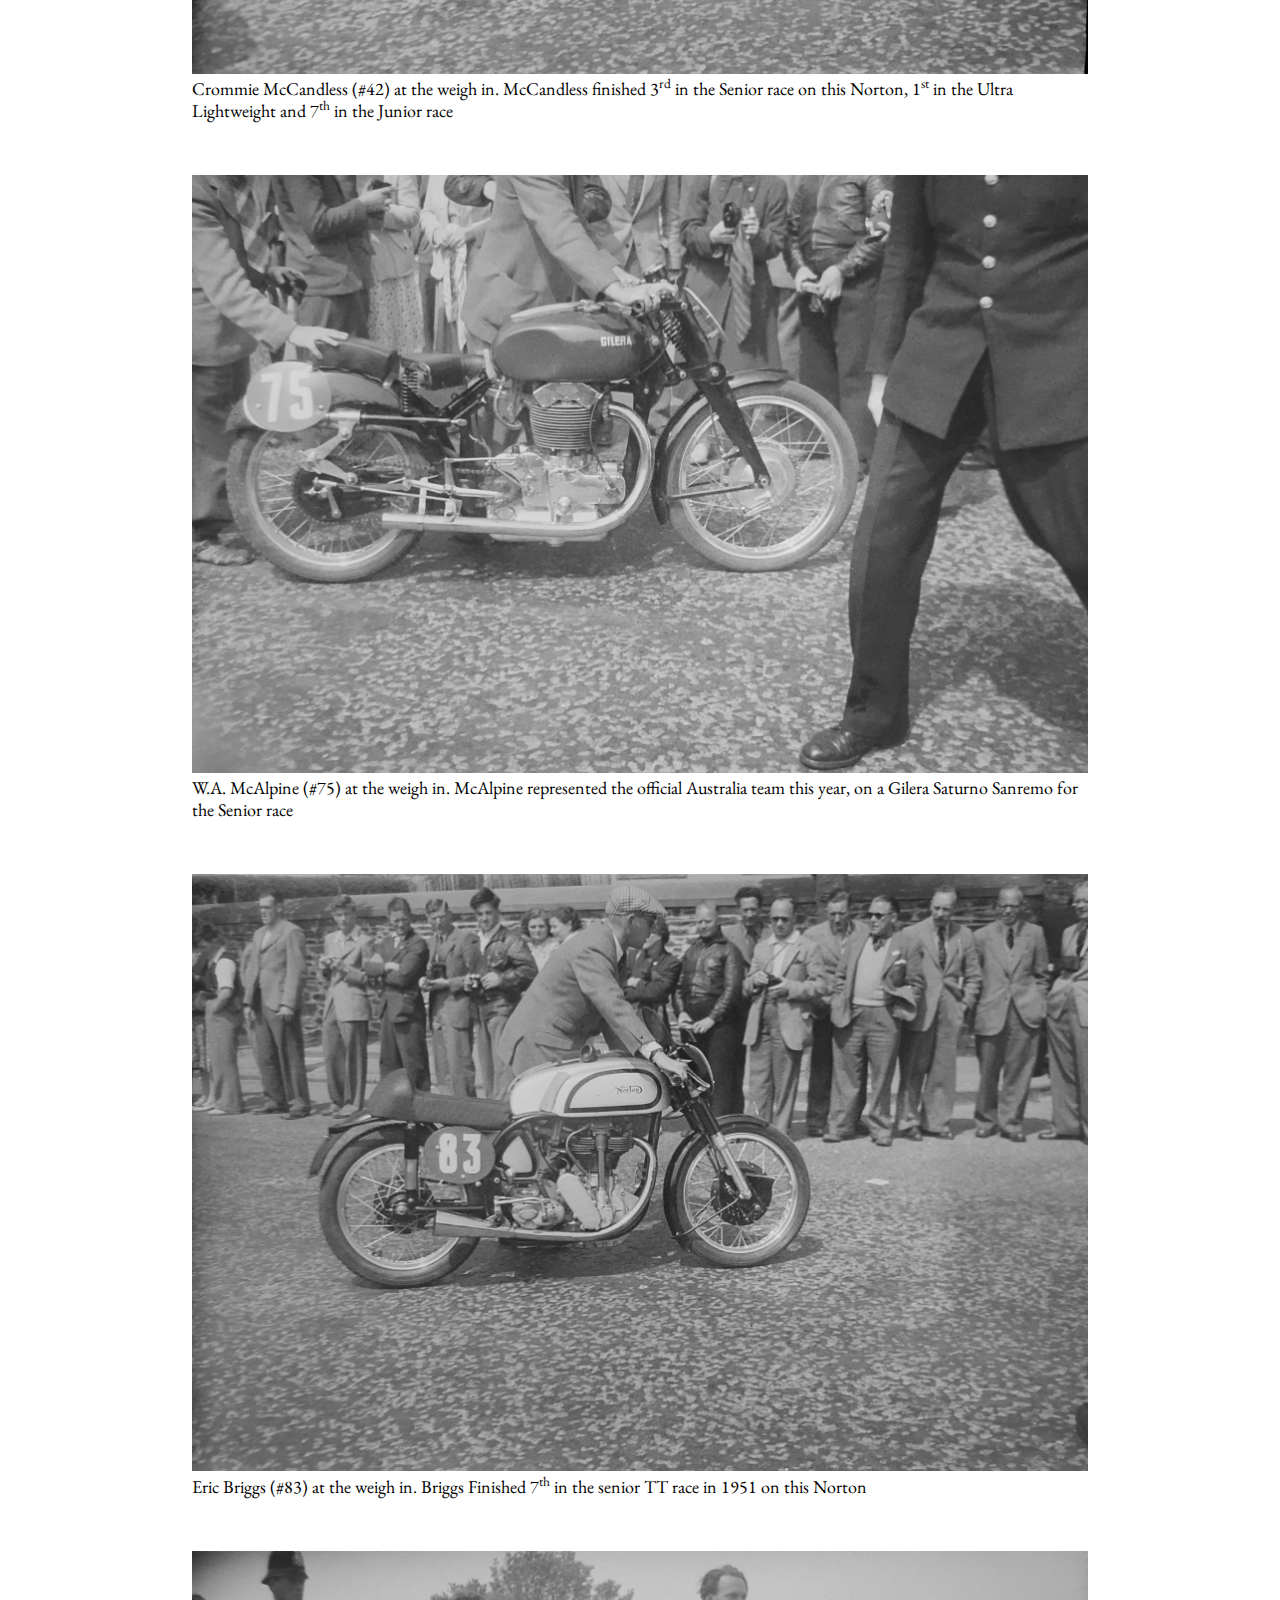
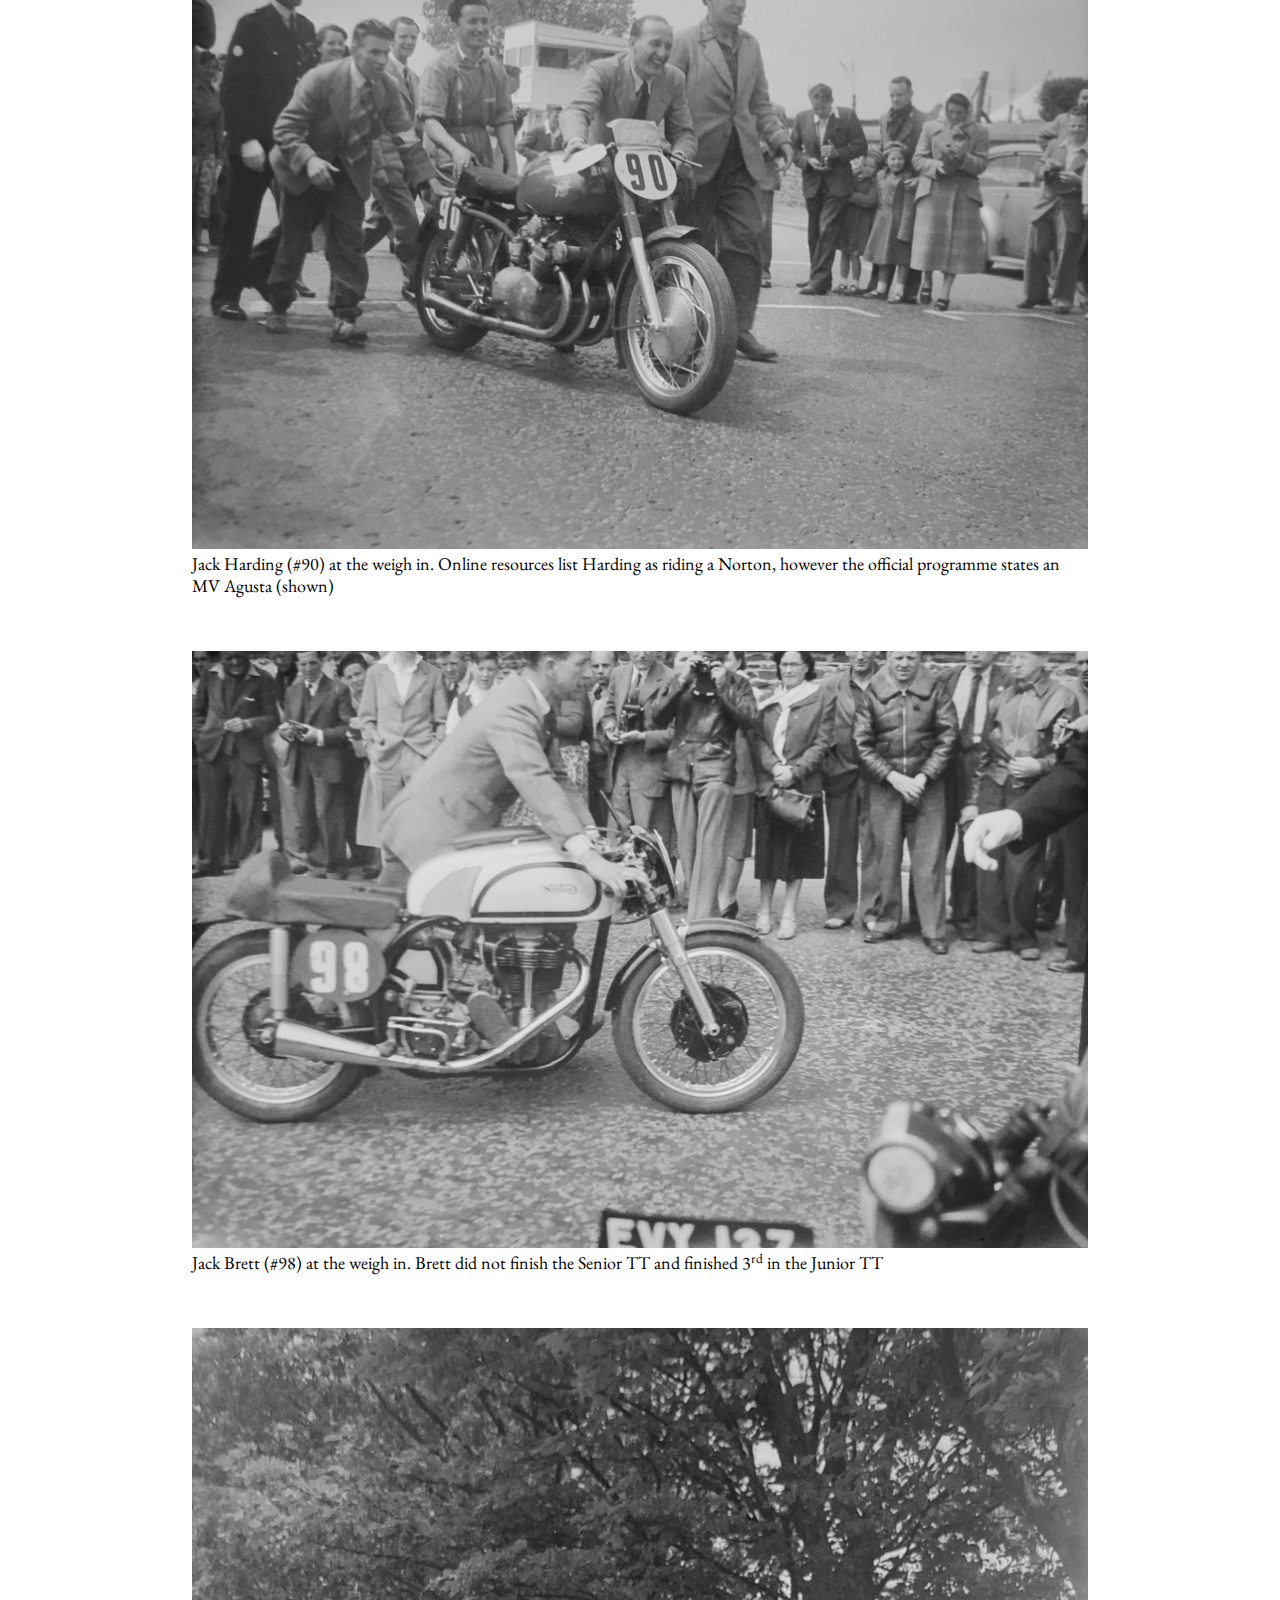
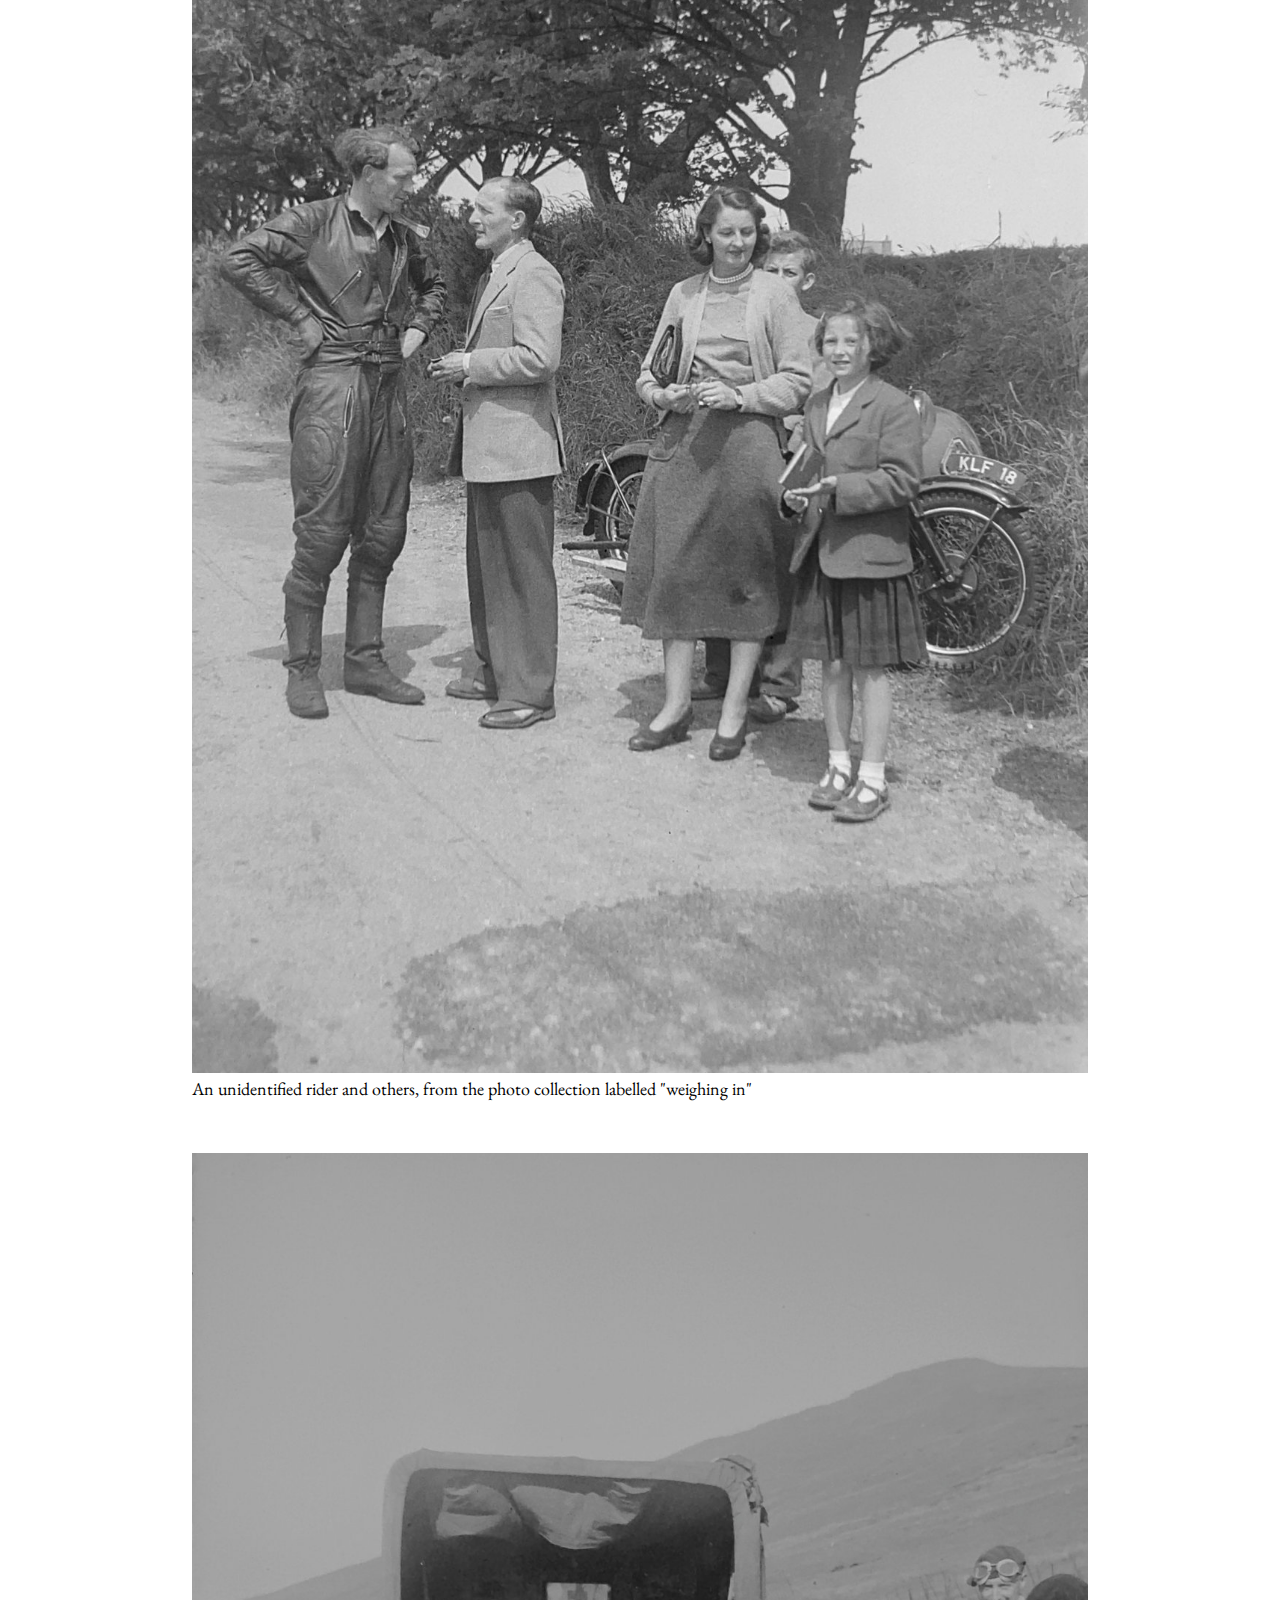
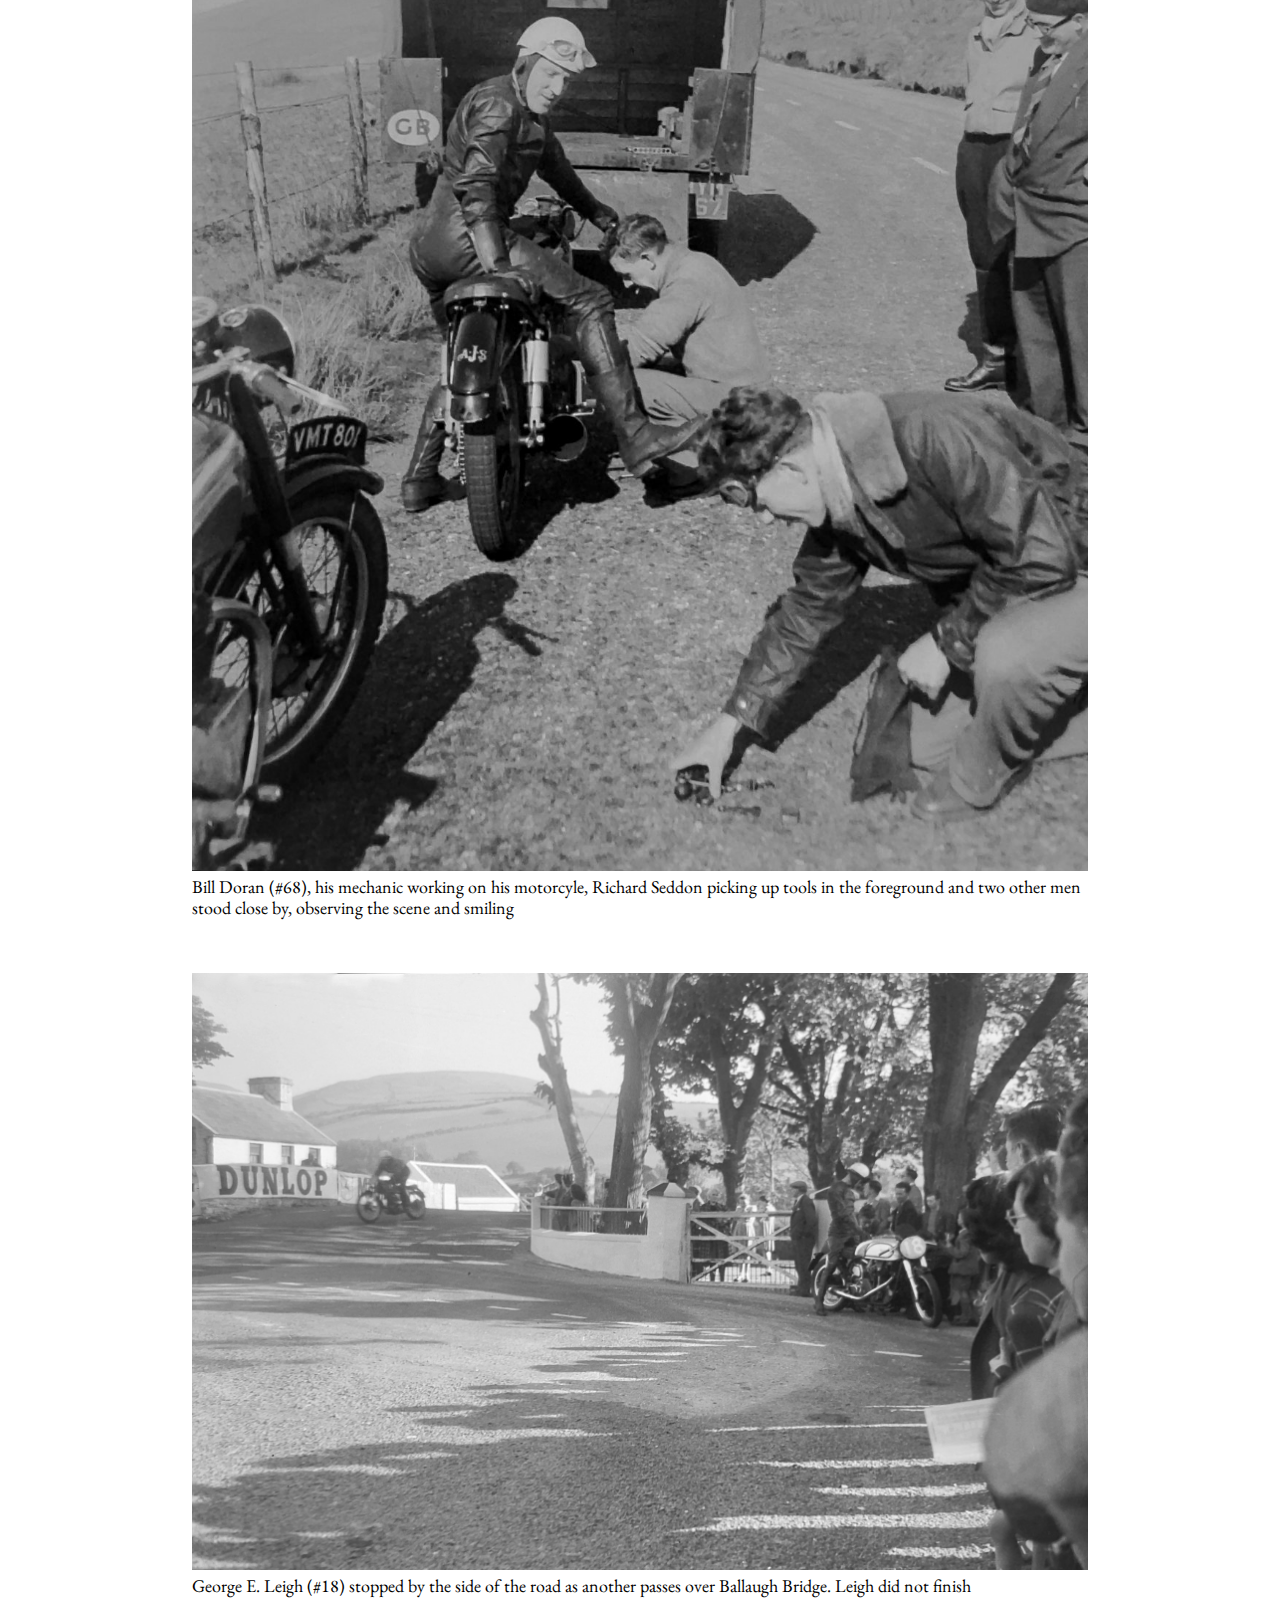
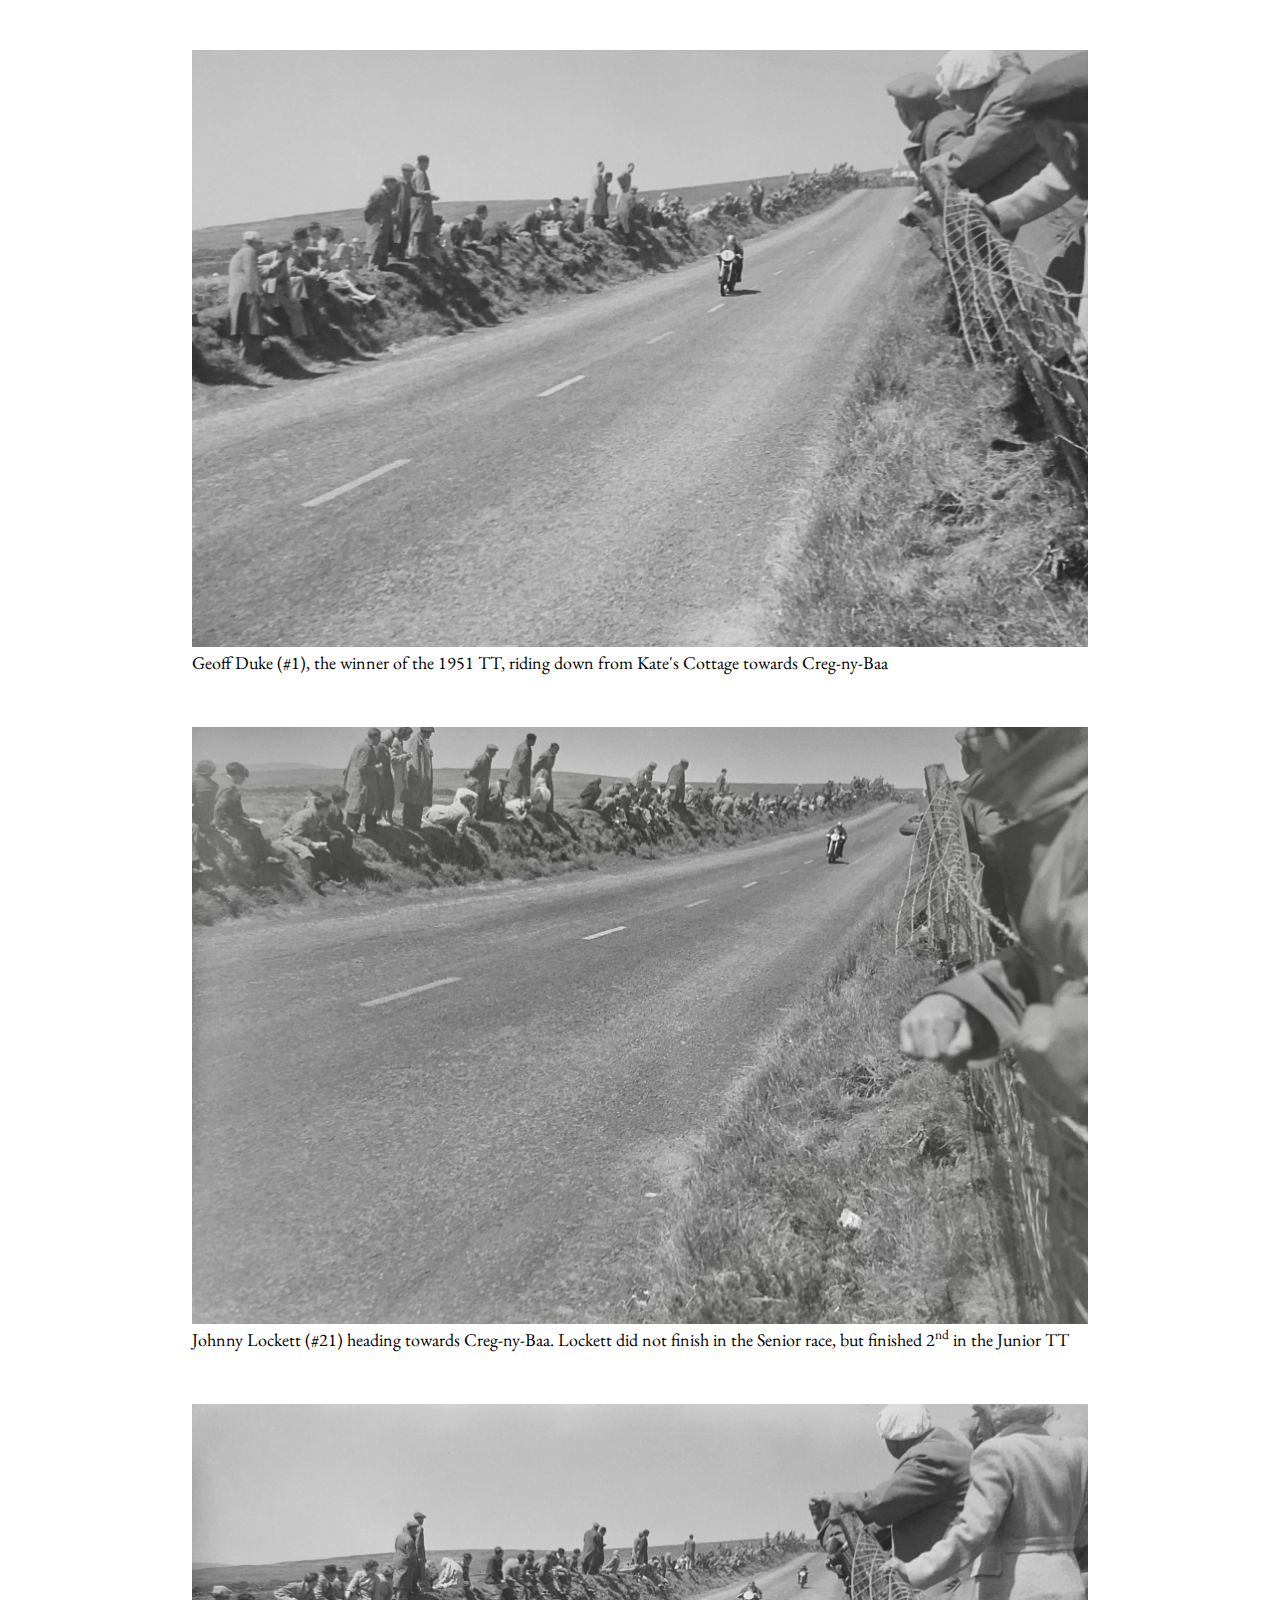
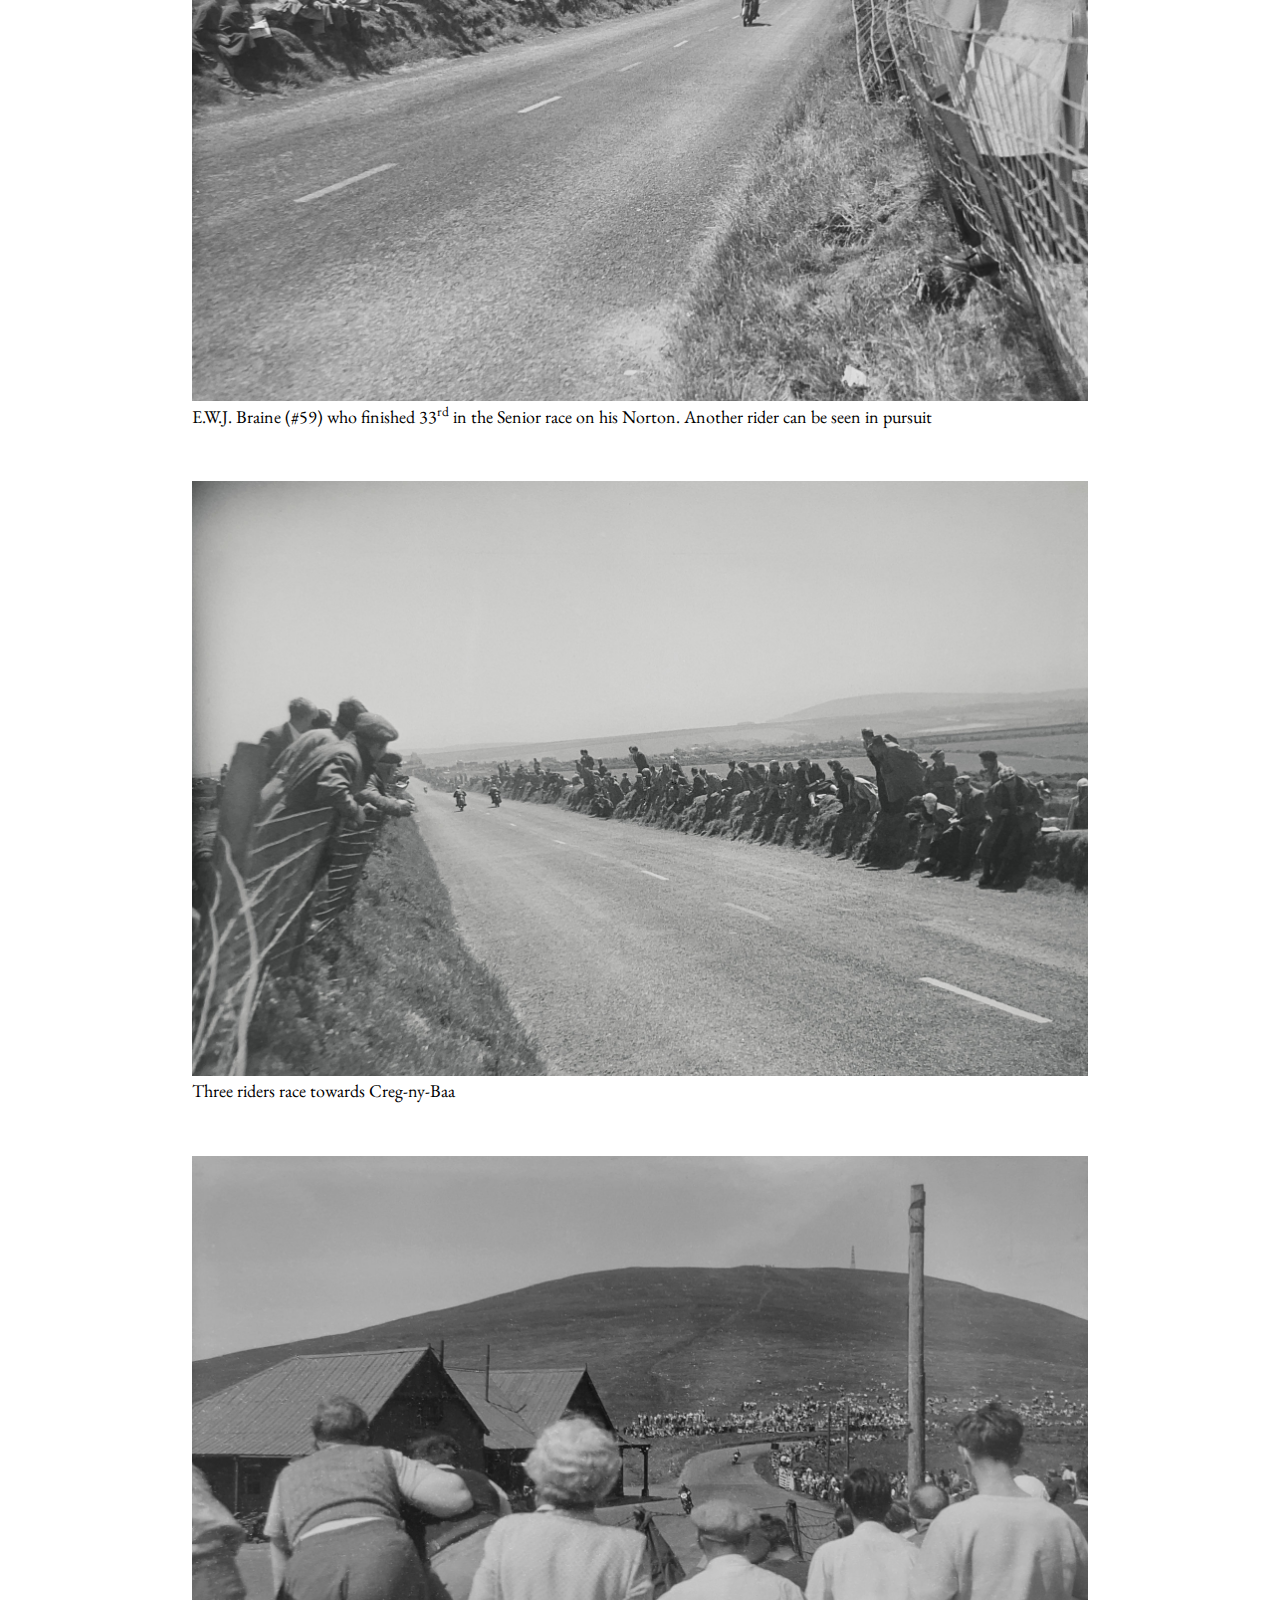
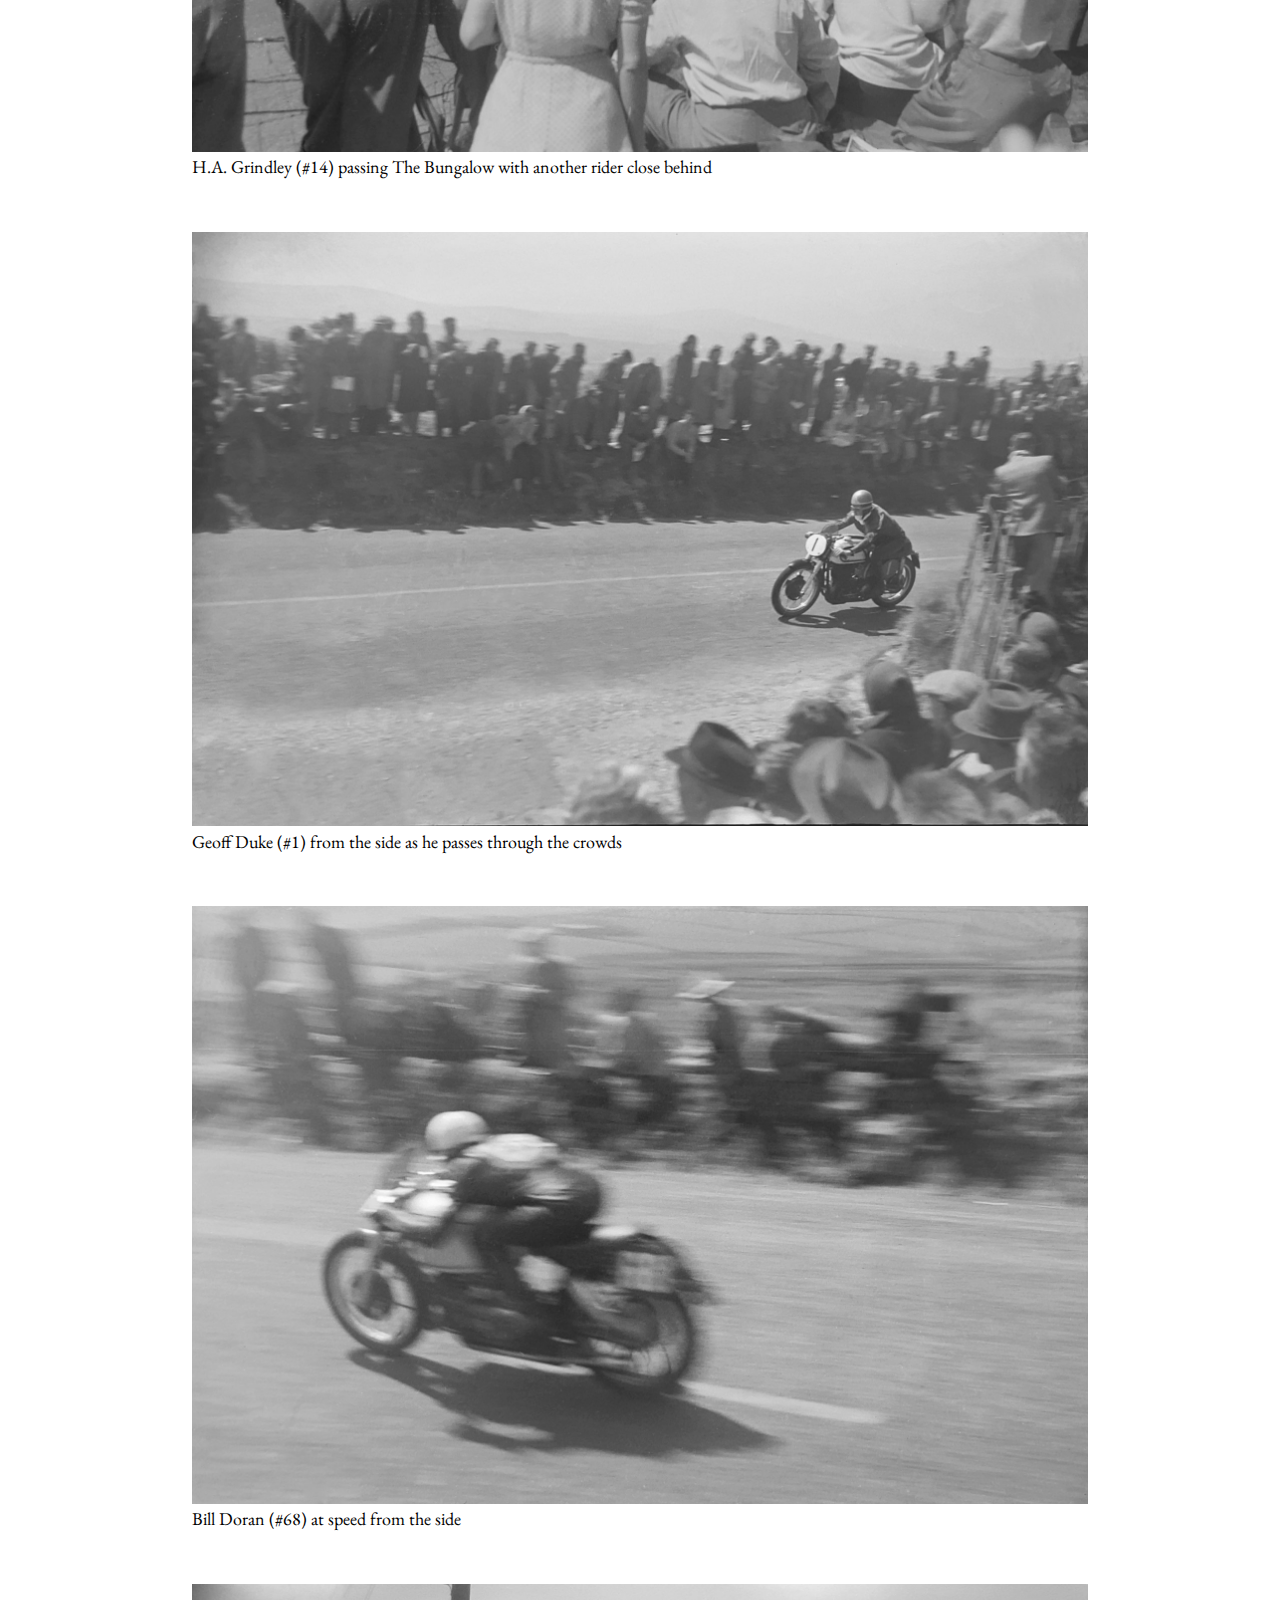
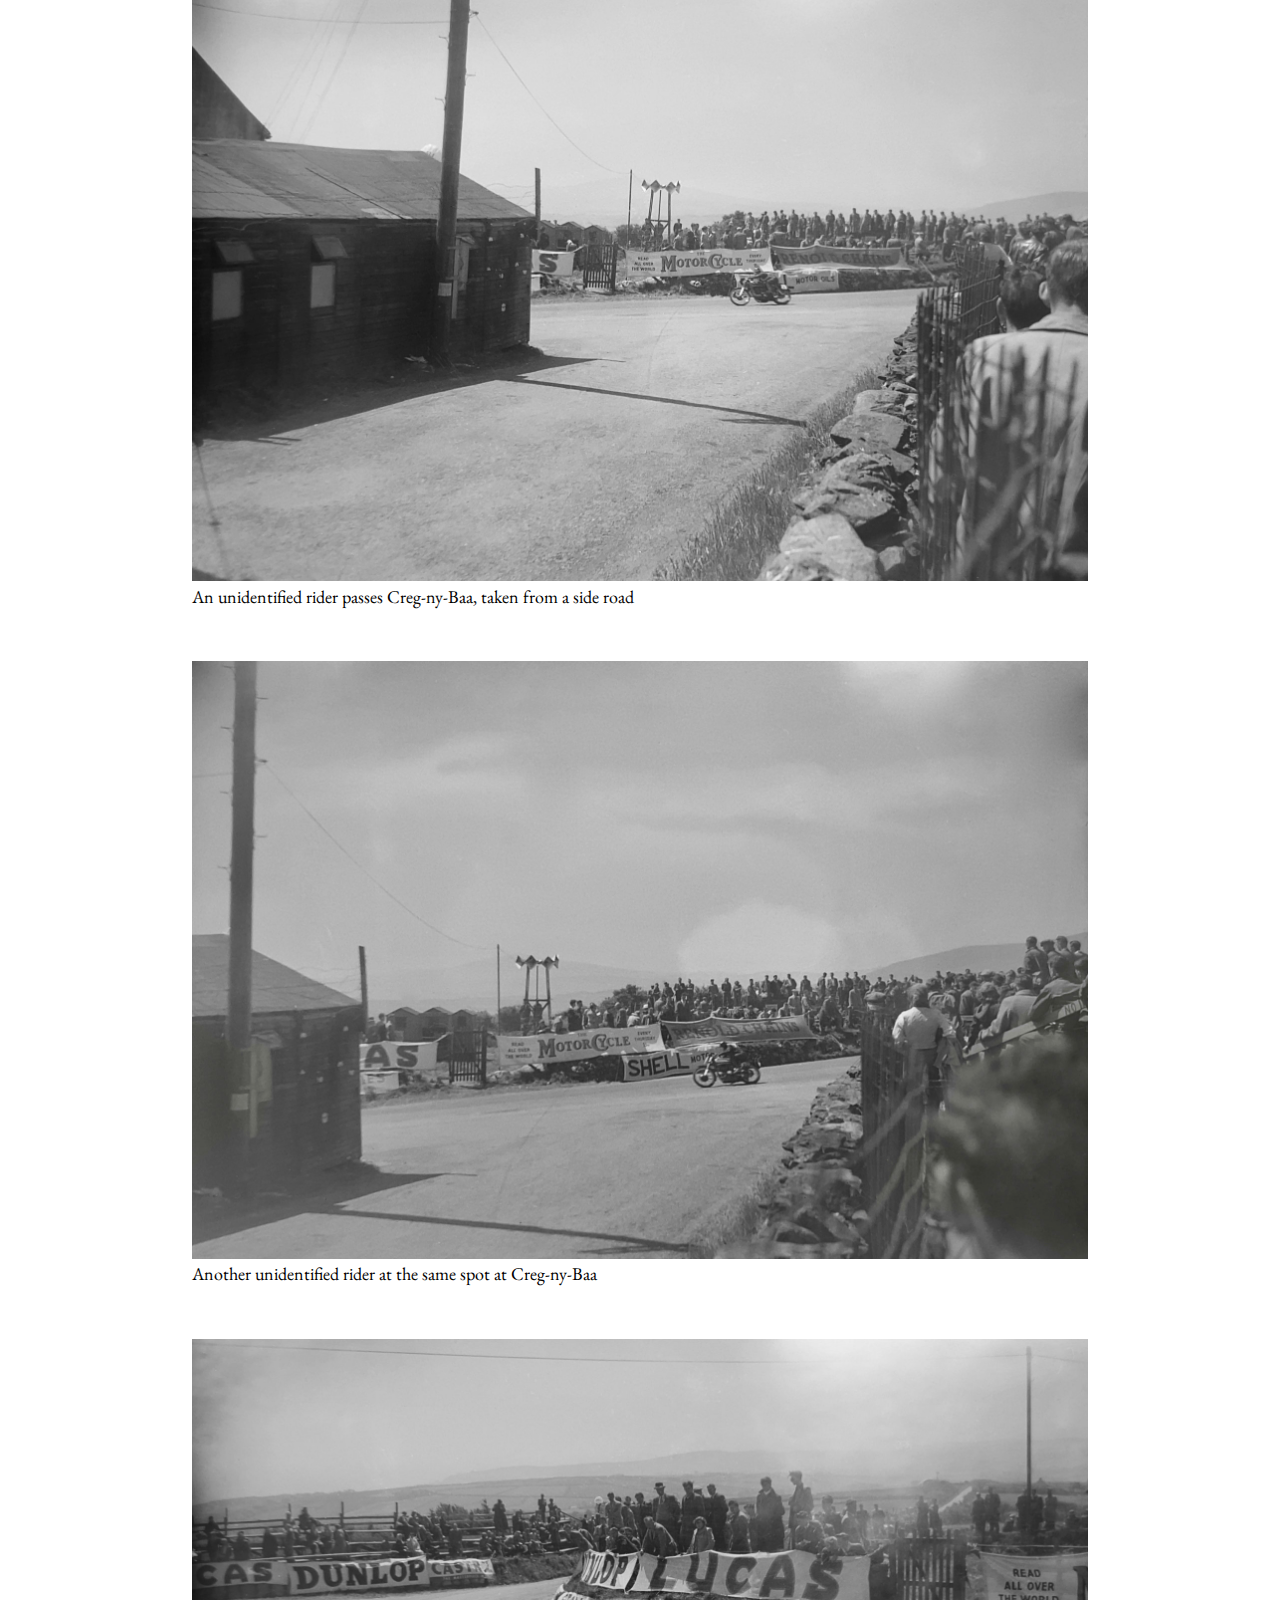
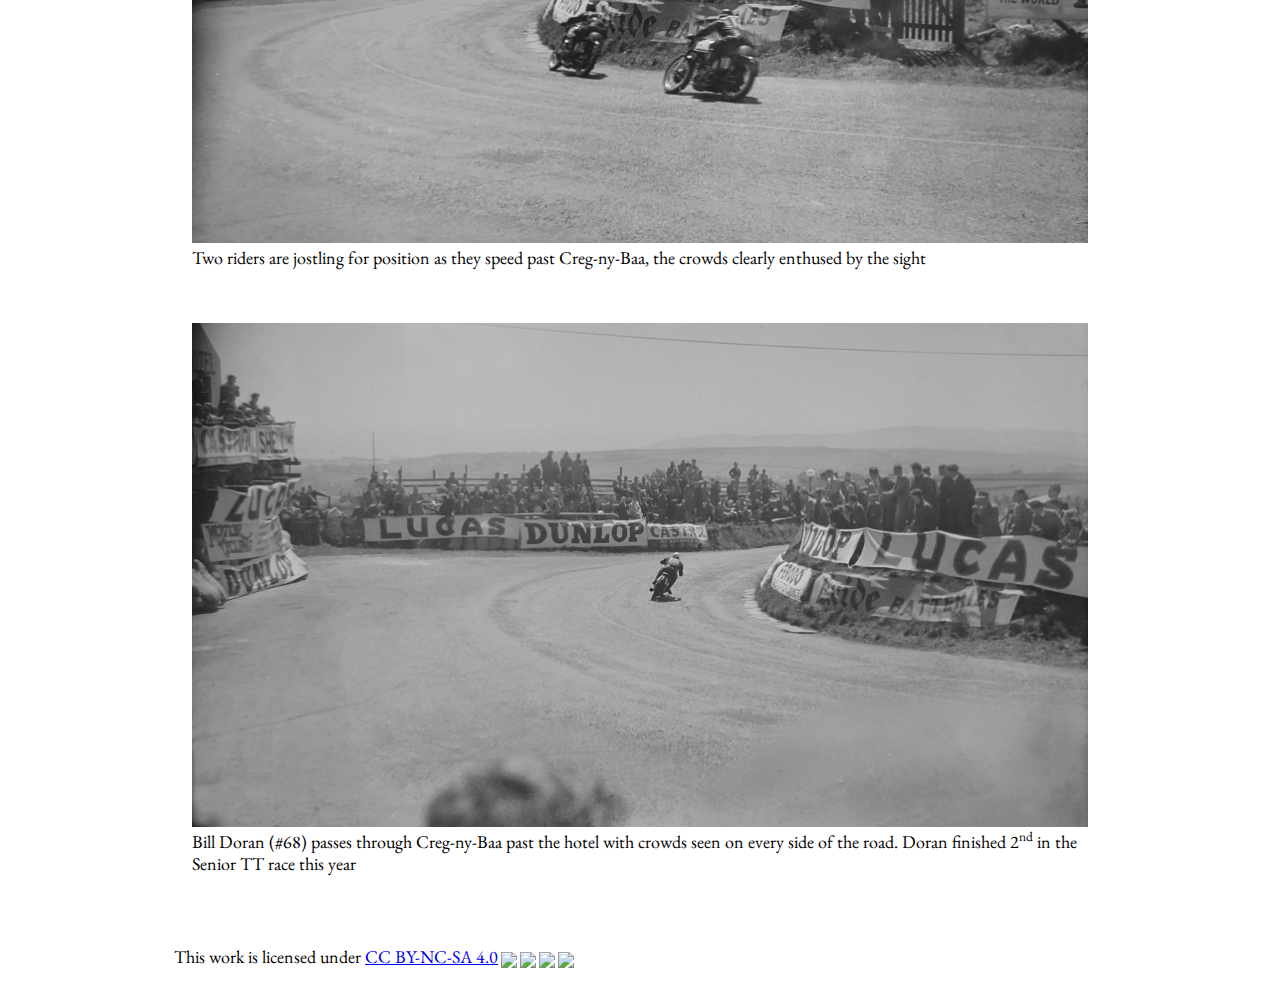
==== commit 3bc97017: "no message" ====
--- a/51tt/index.html
+++ b/51tt/index.html
@@ -22,7 +22,7 @@
   <link rel="preconnect" href="https://fonts.googleapis.com">
   <link rel="preconnect" href="https://fonts.gstatic.com" crossorigin>
   <link href="https://fonts.googleapis.com/css2?family=EB+Garamond:wght@500&family=Rokkitt:wght@800&display=swap" rel="stylesheet">
-  <link rel="stylesheet" href="css/iomtt.css?v=1.0">
+  <link rel="stylesheet" href="css/iomtt.css?v=1.1">
 
 </head>
 
--- a/51tt/css/iomtt.css
+++ b/51tt/css/iomtt.css
@@ -362,7 +362,7 @@
 	font-family: 'Rokkitt', serif;
 	// text-align: center;
 	font-size: 2.8rem;
-	line-height: 1.8rem;
+	line-height: 2.5rem;
 	margin: 0 0 1.6rem 0;
 }
 
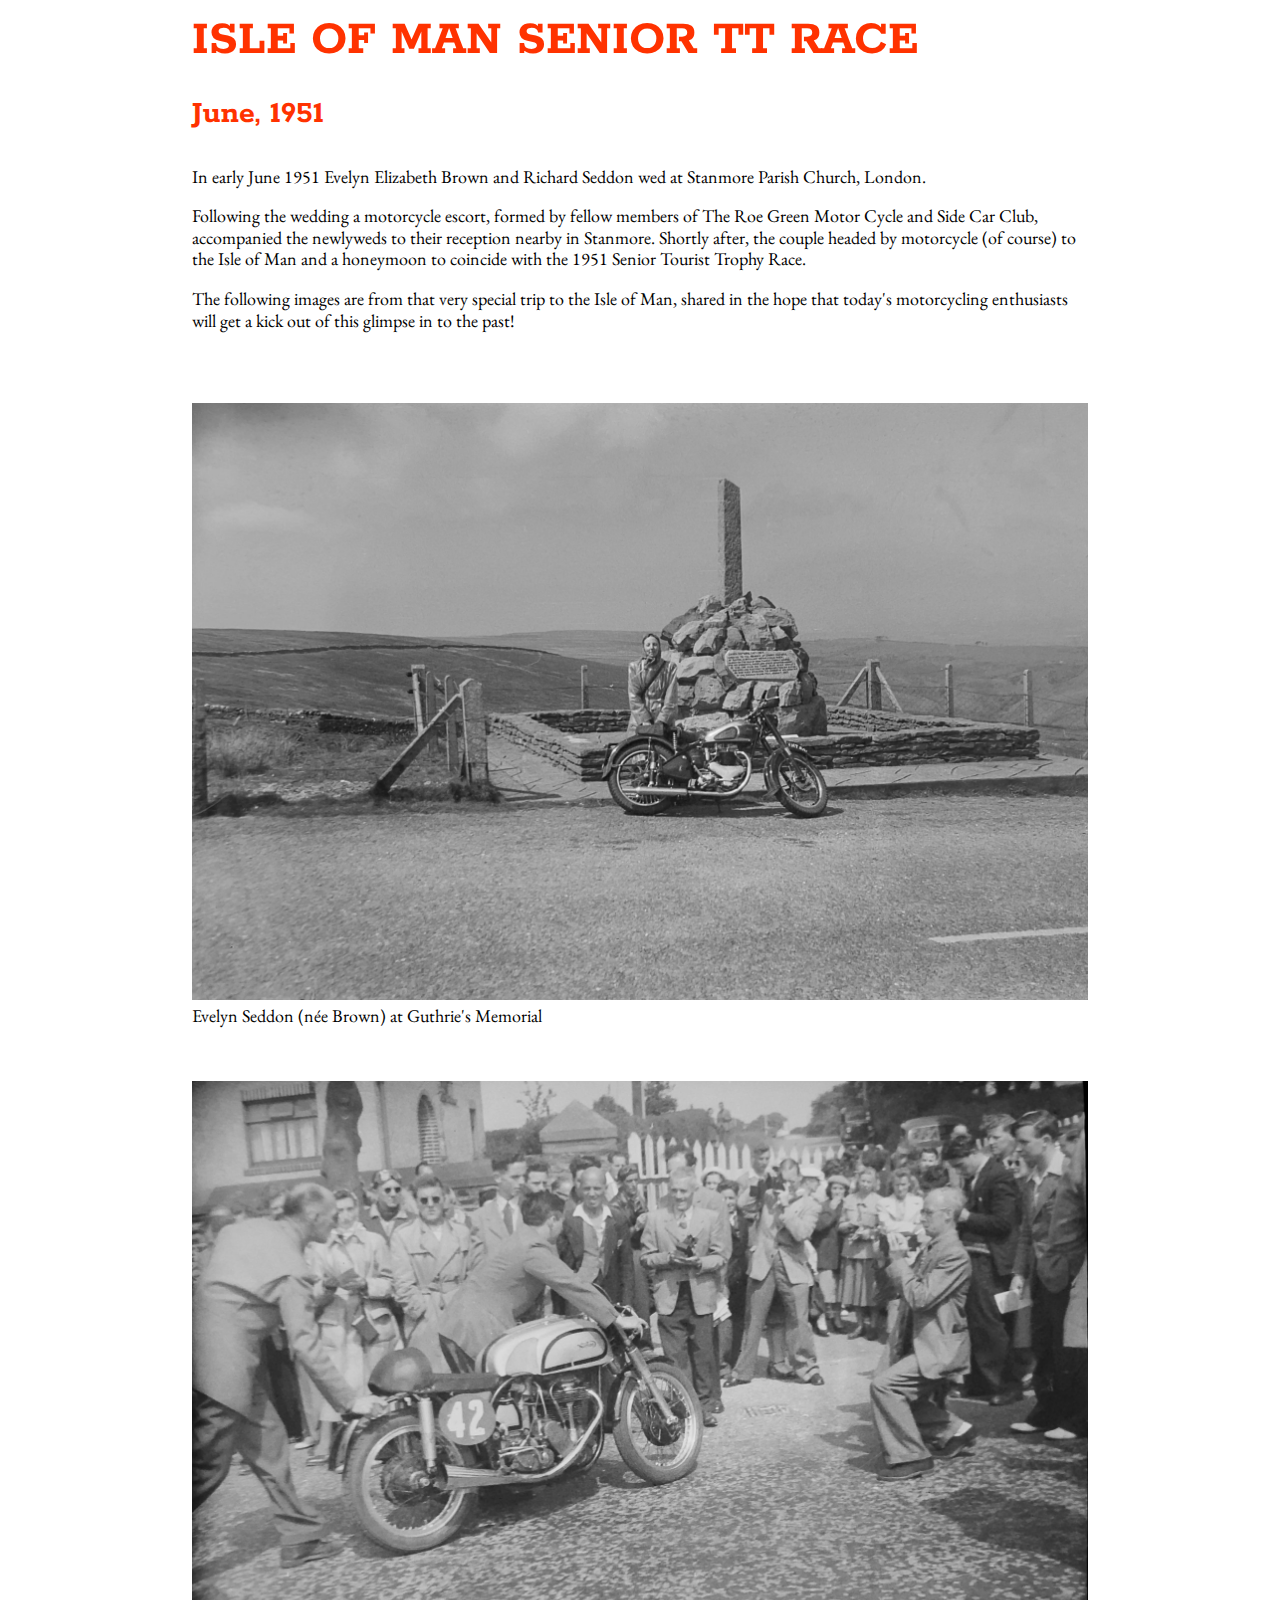
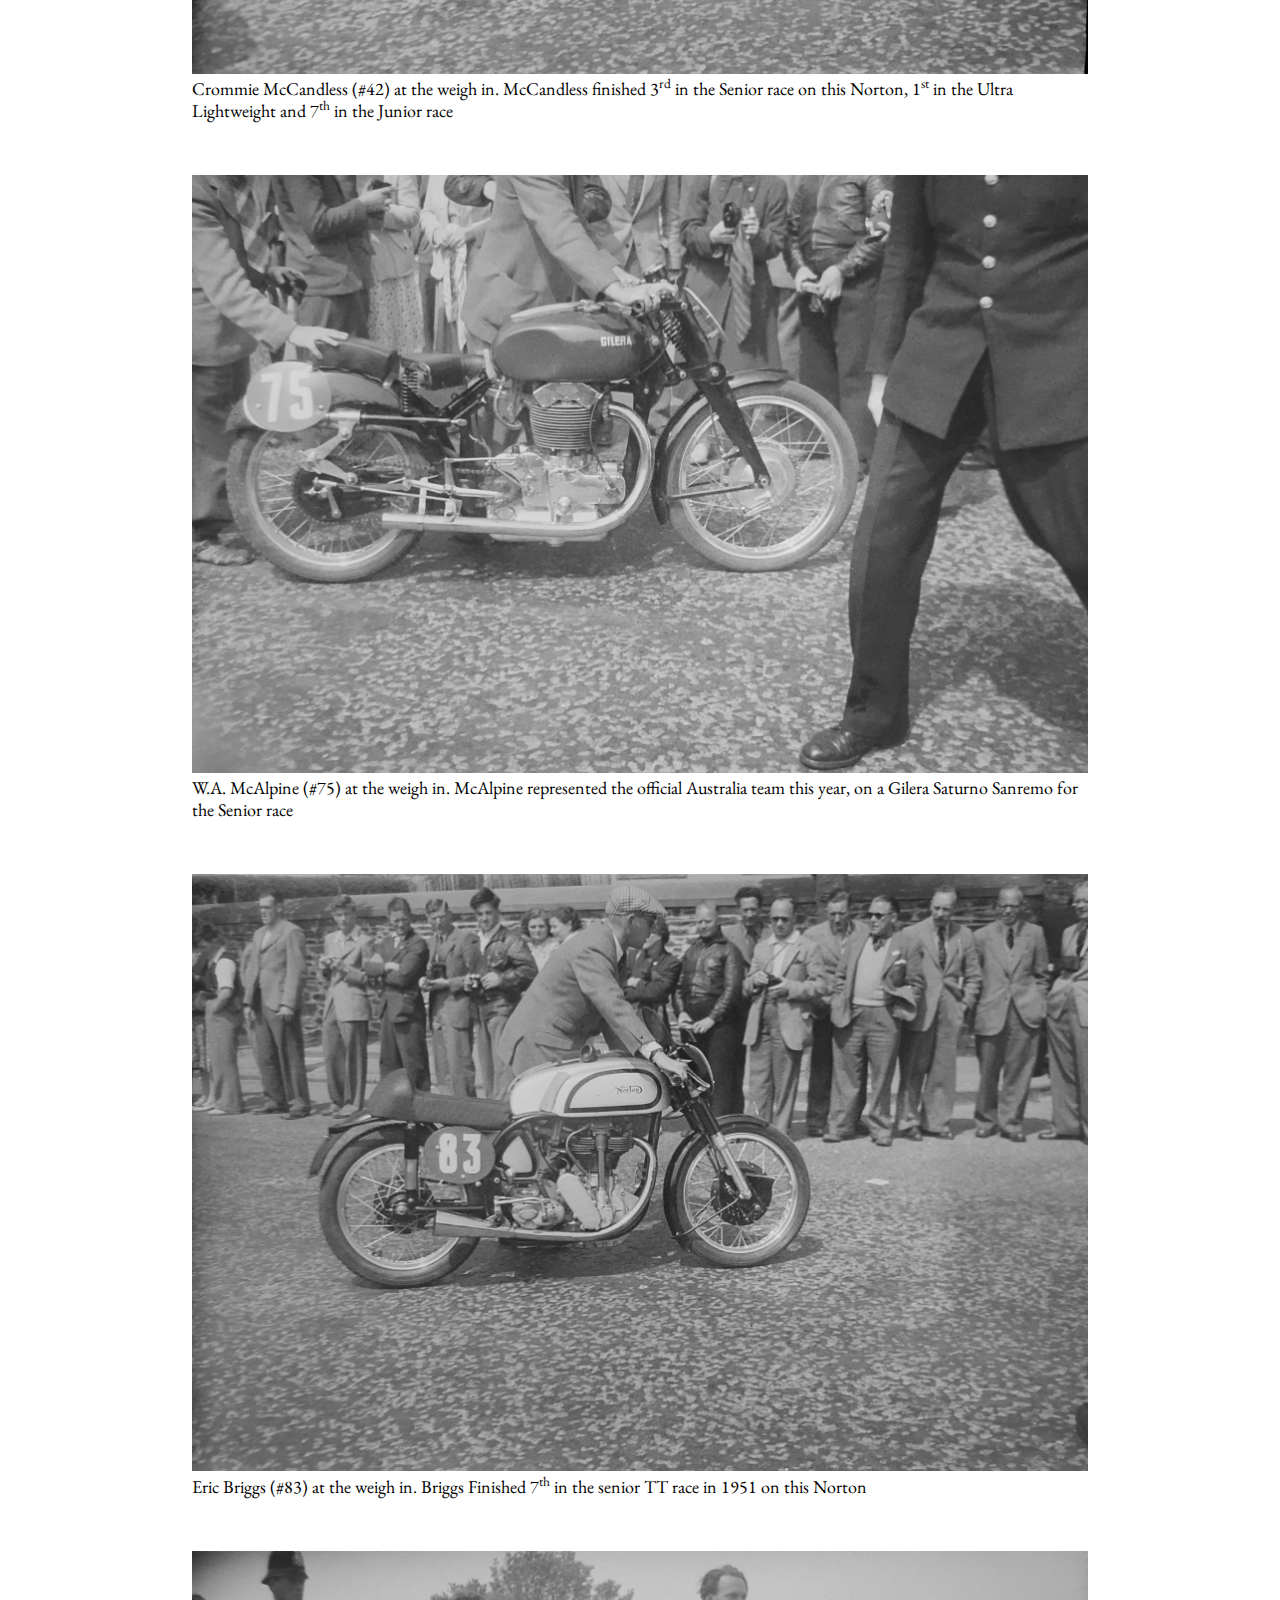
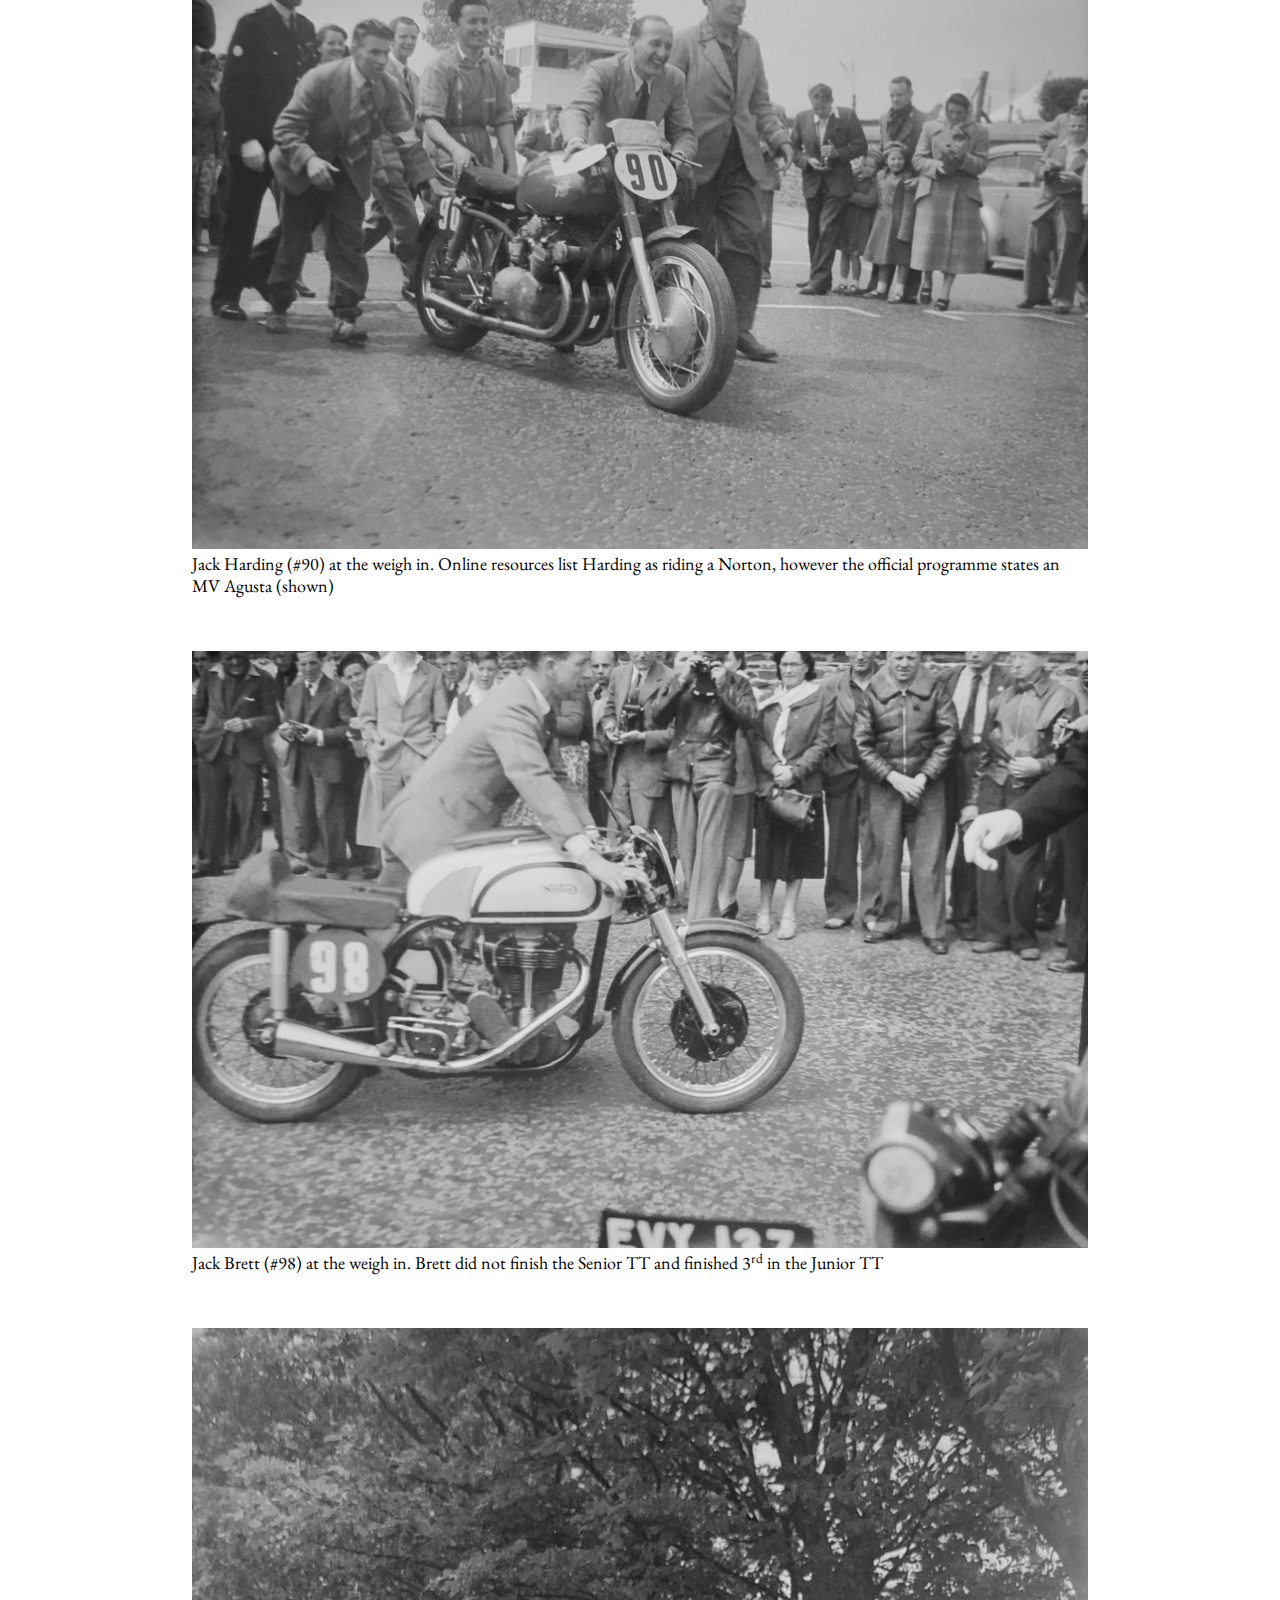
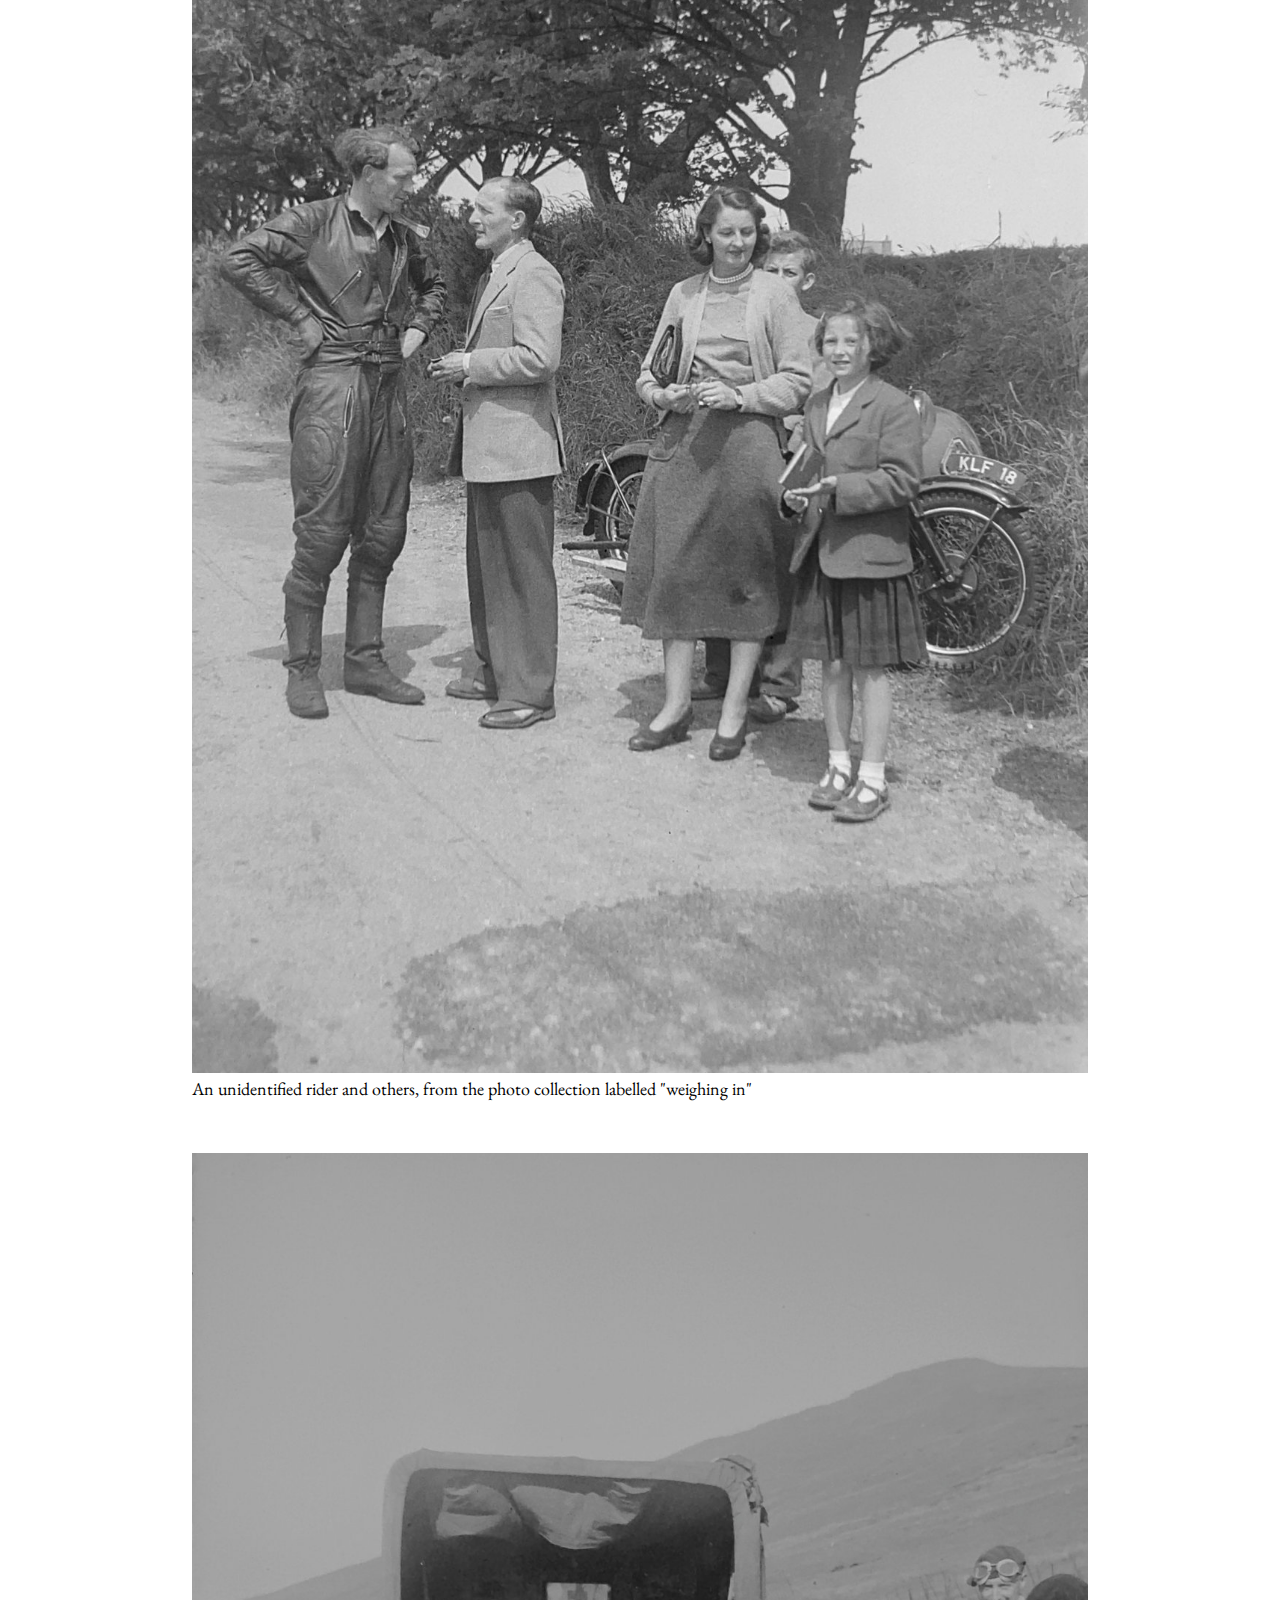
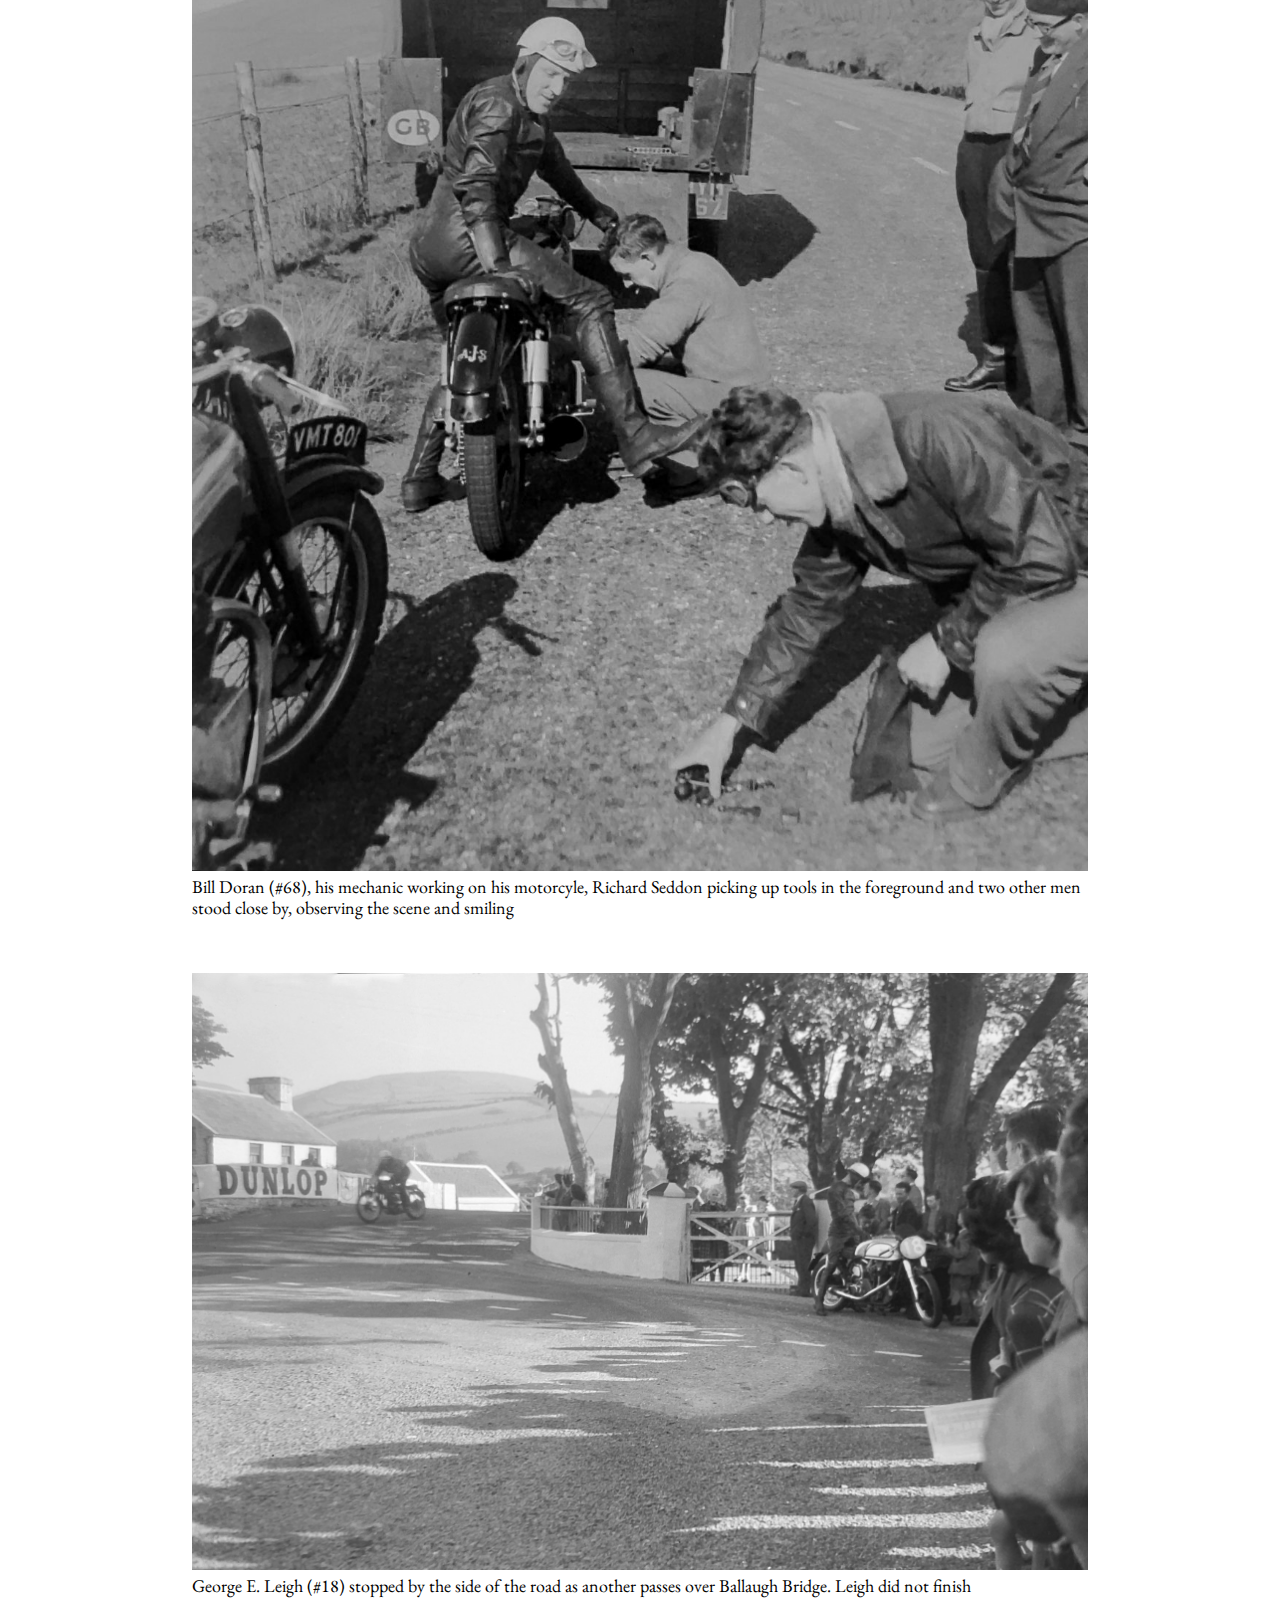
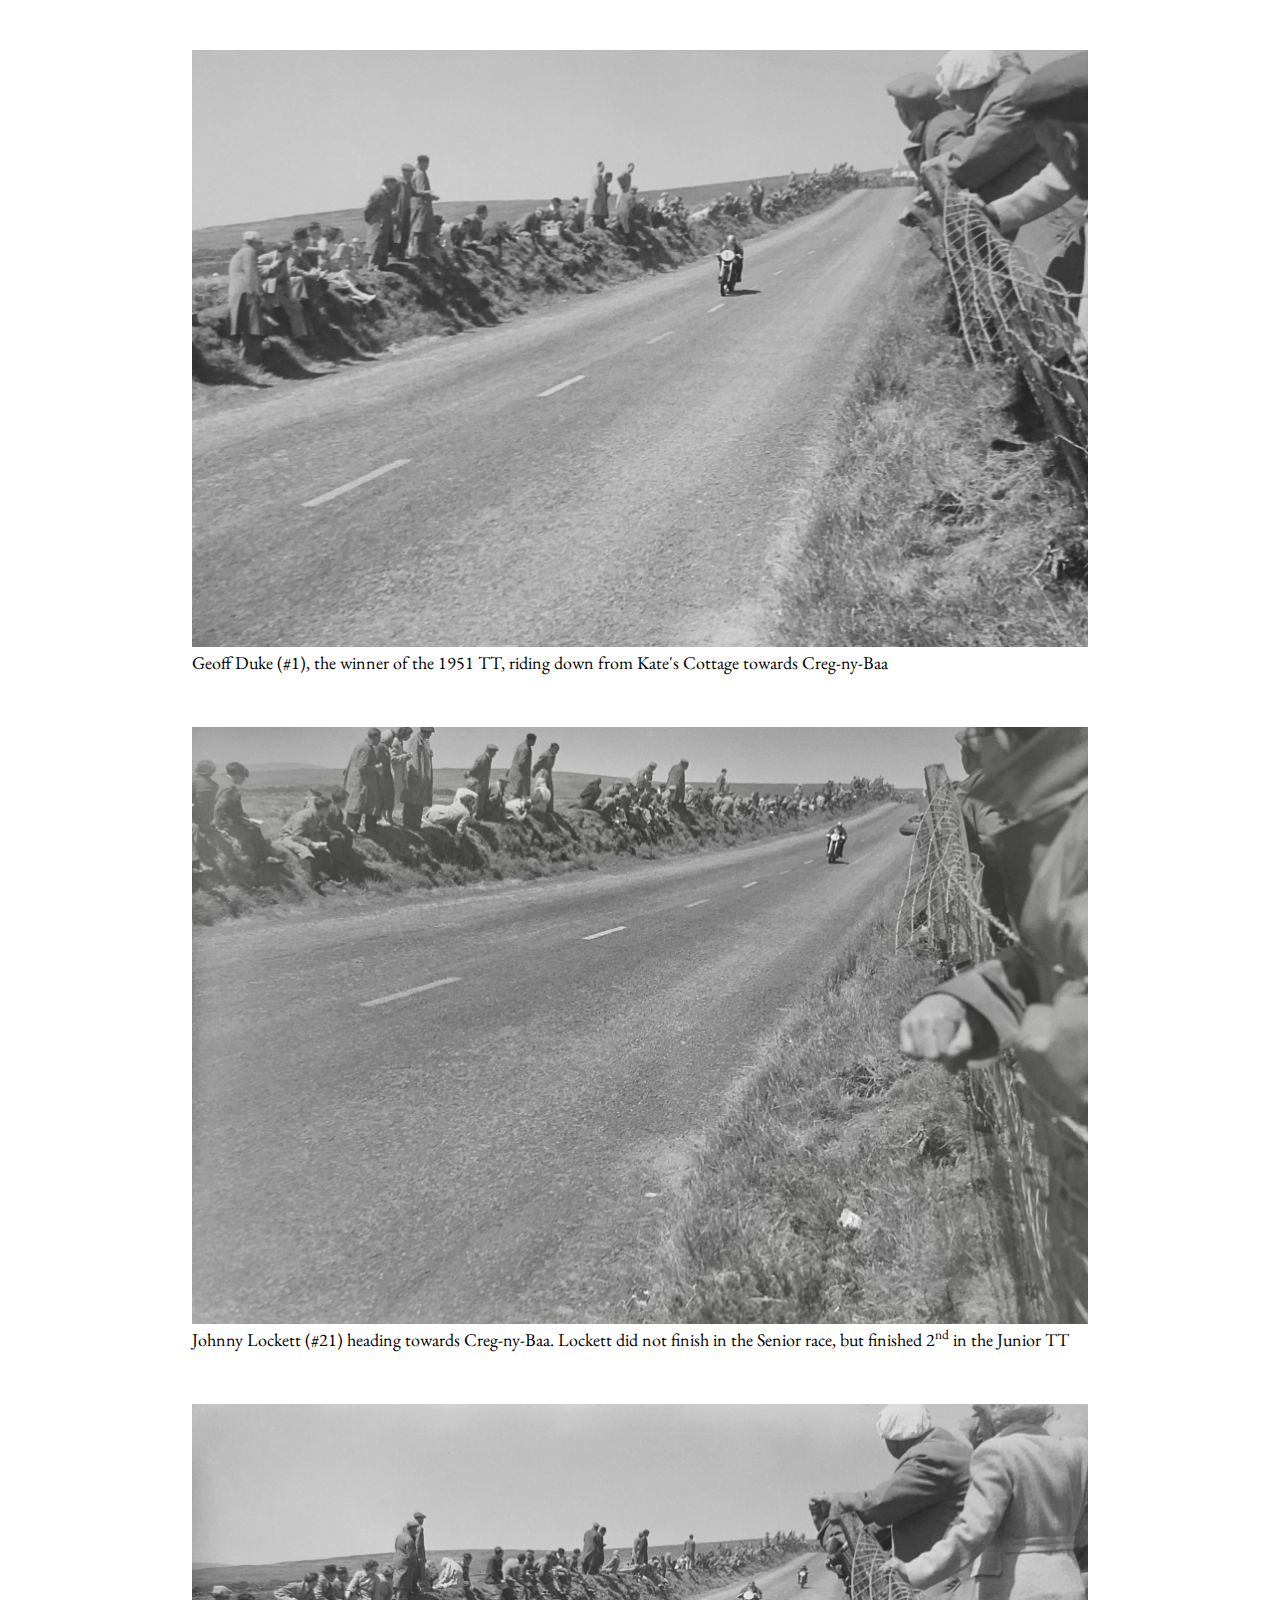
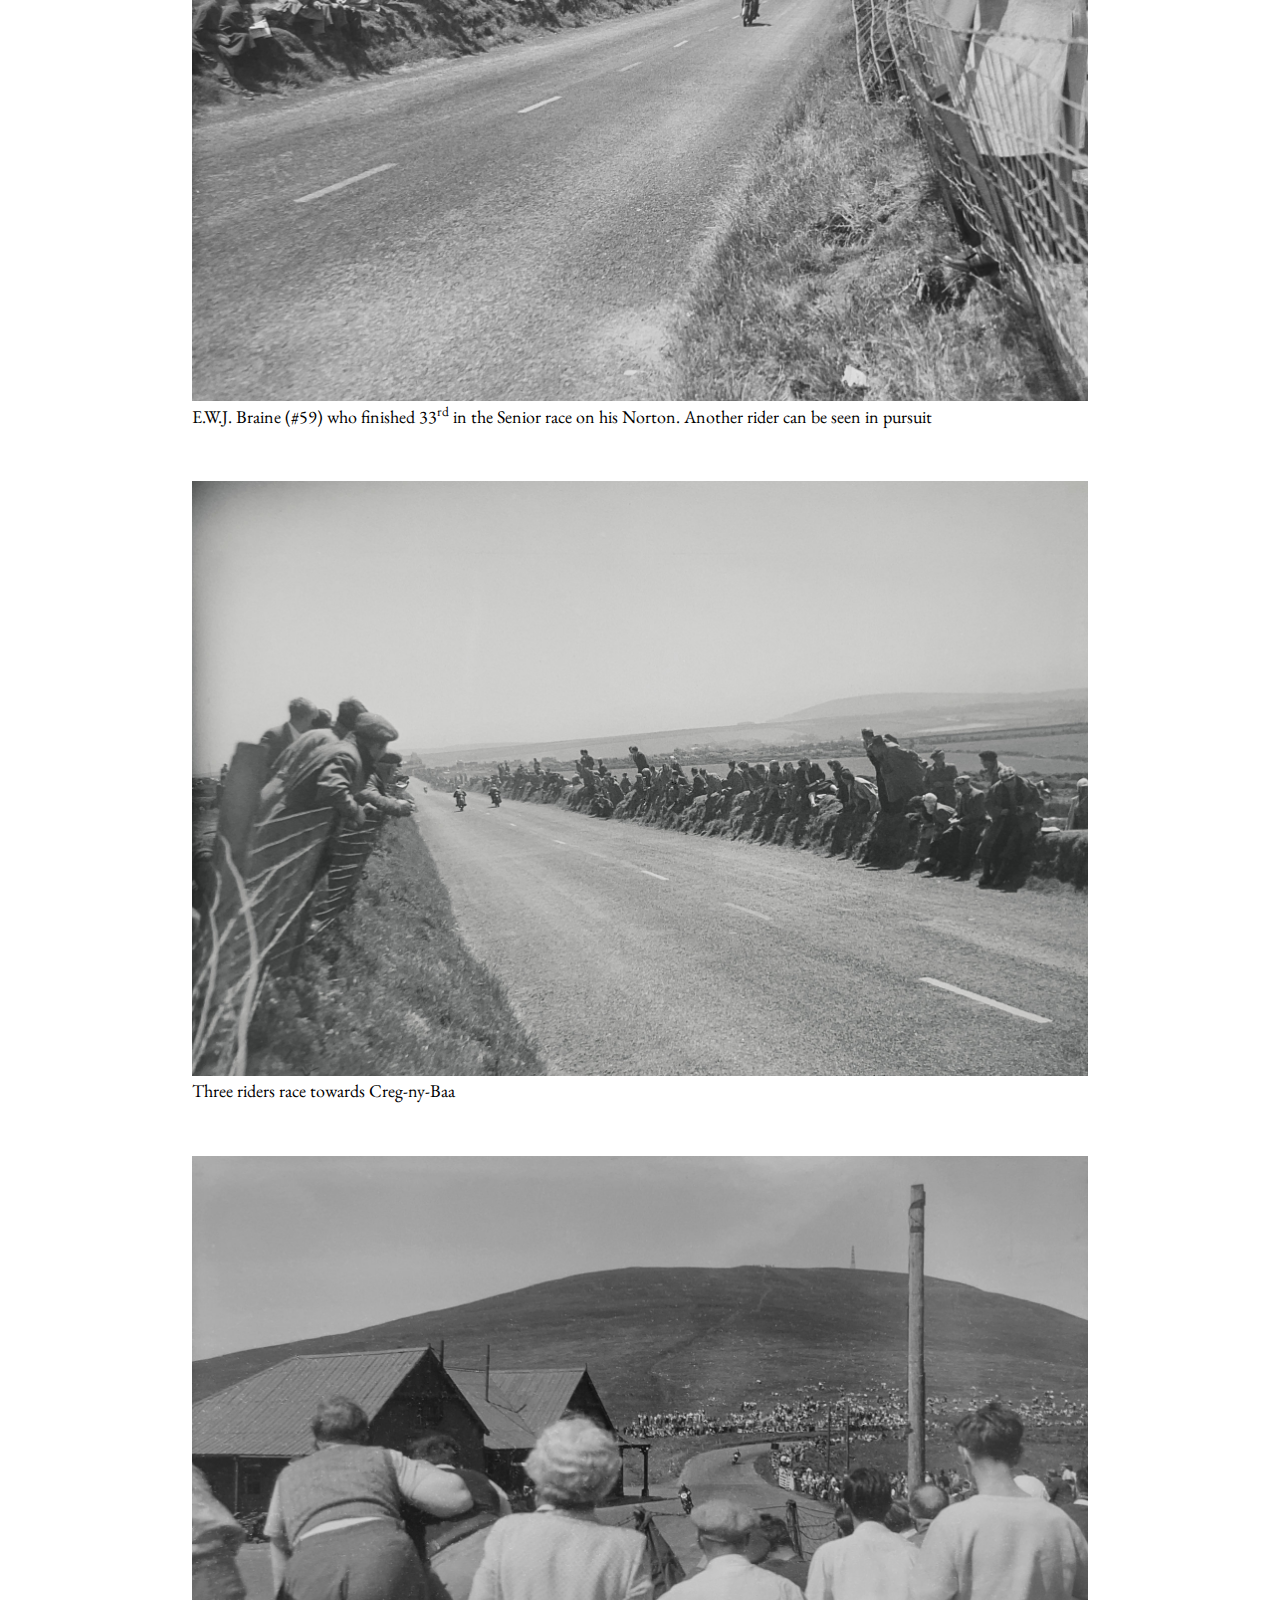
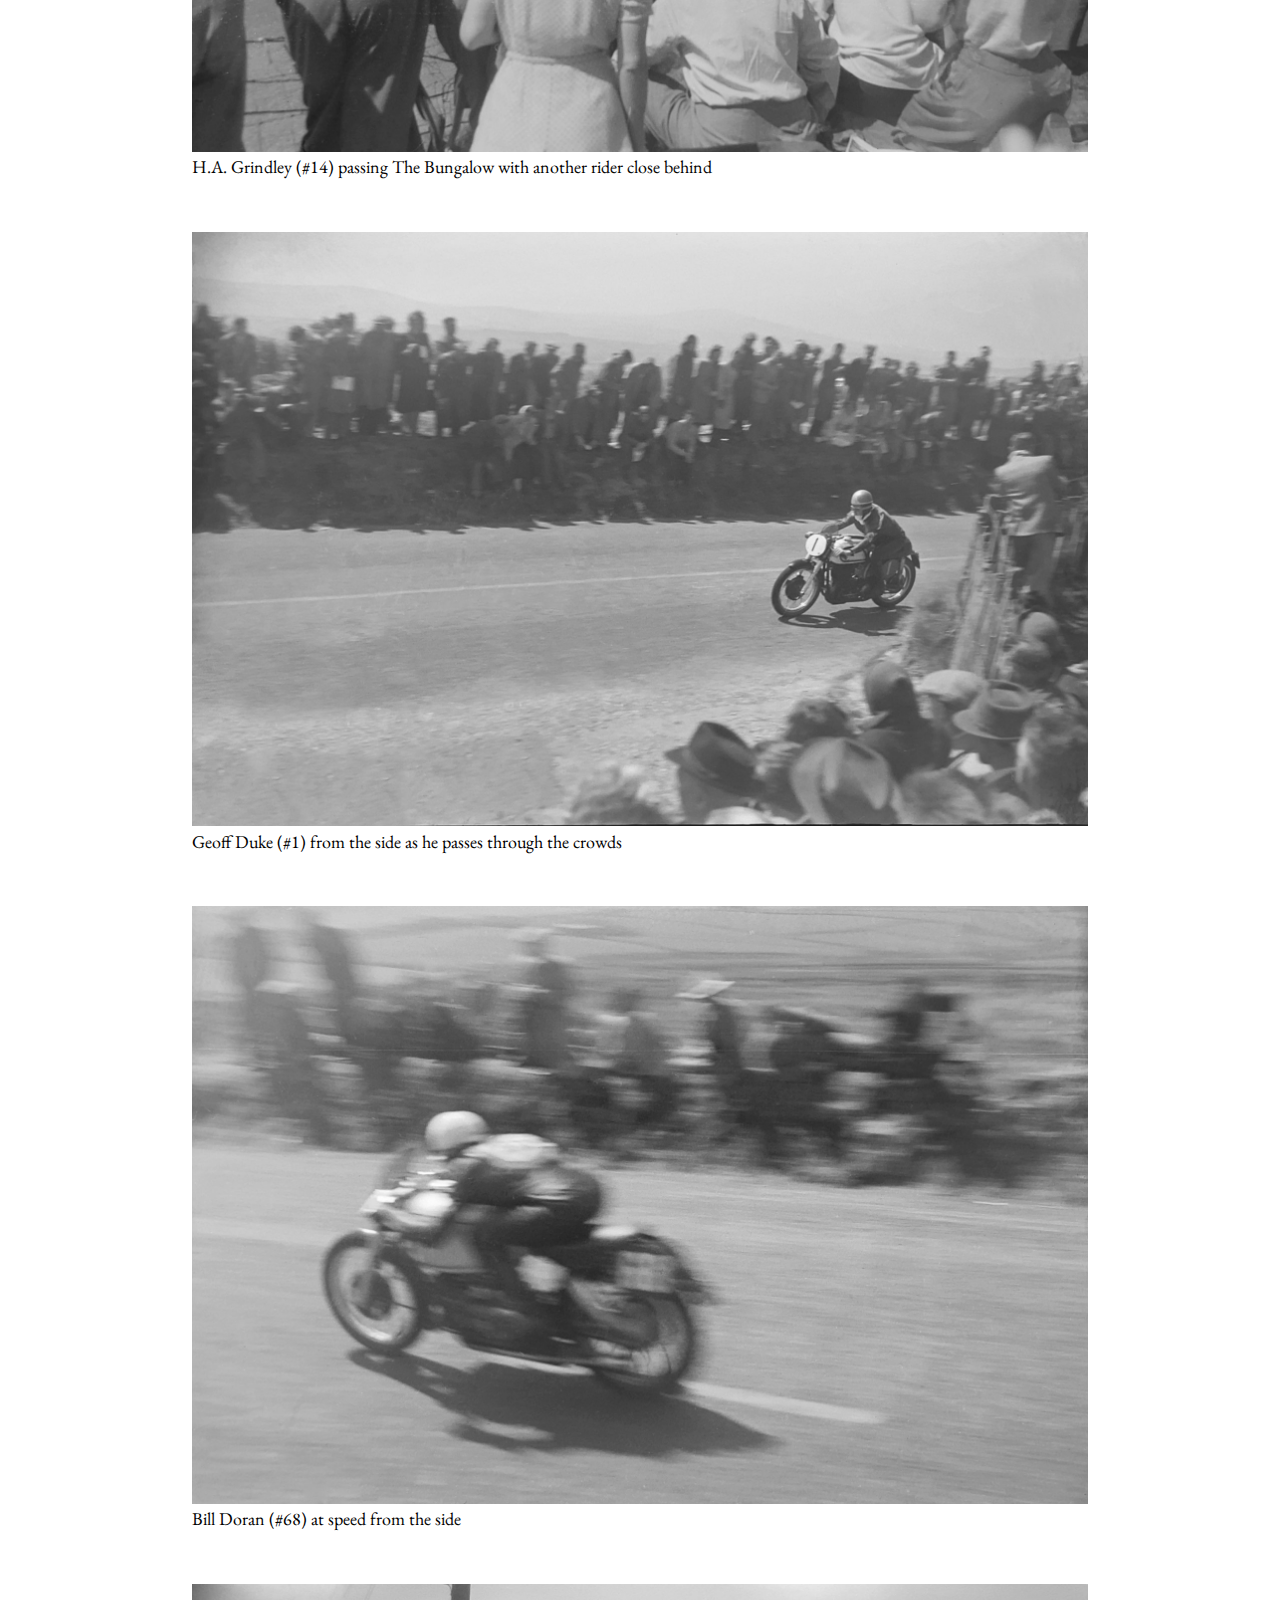
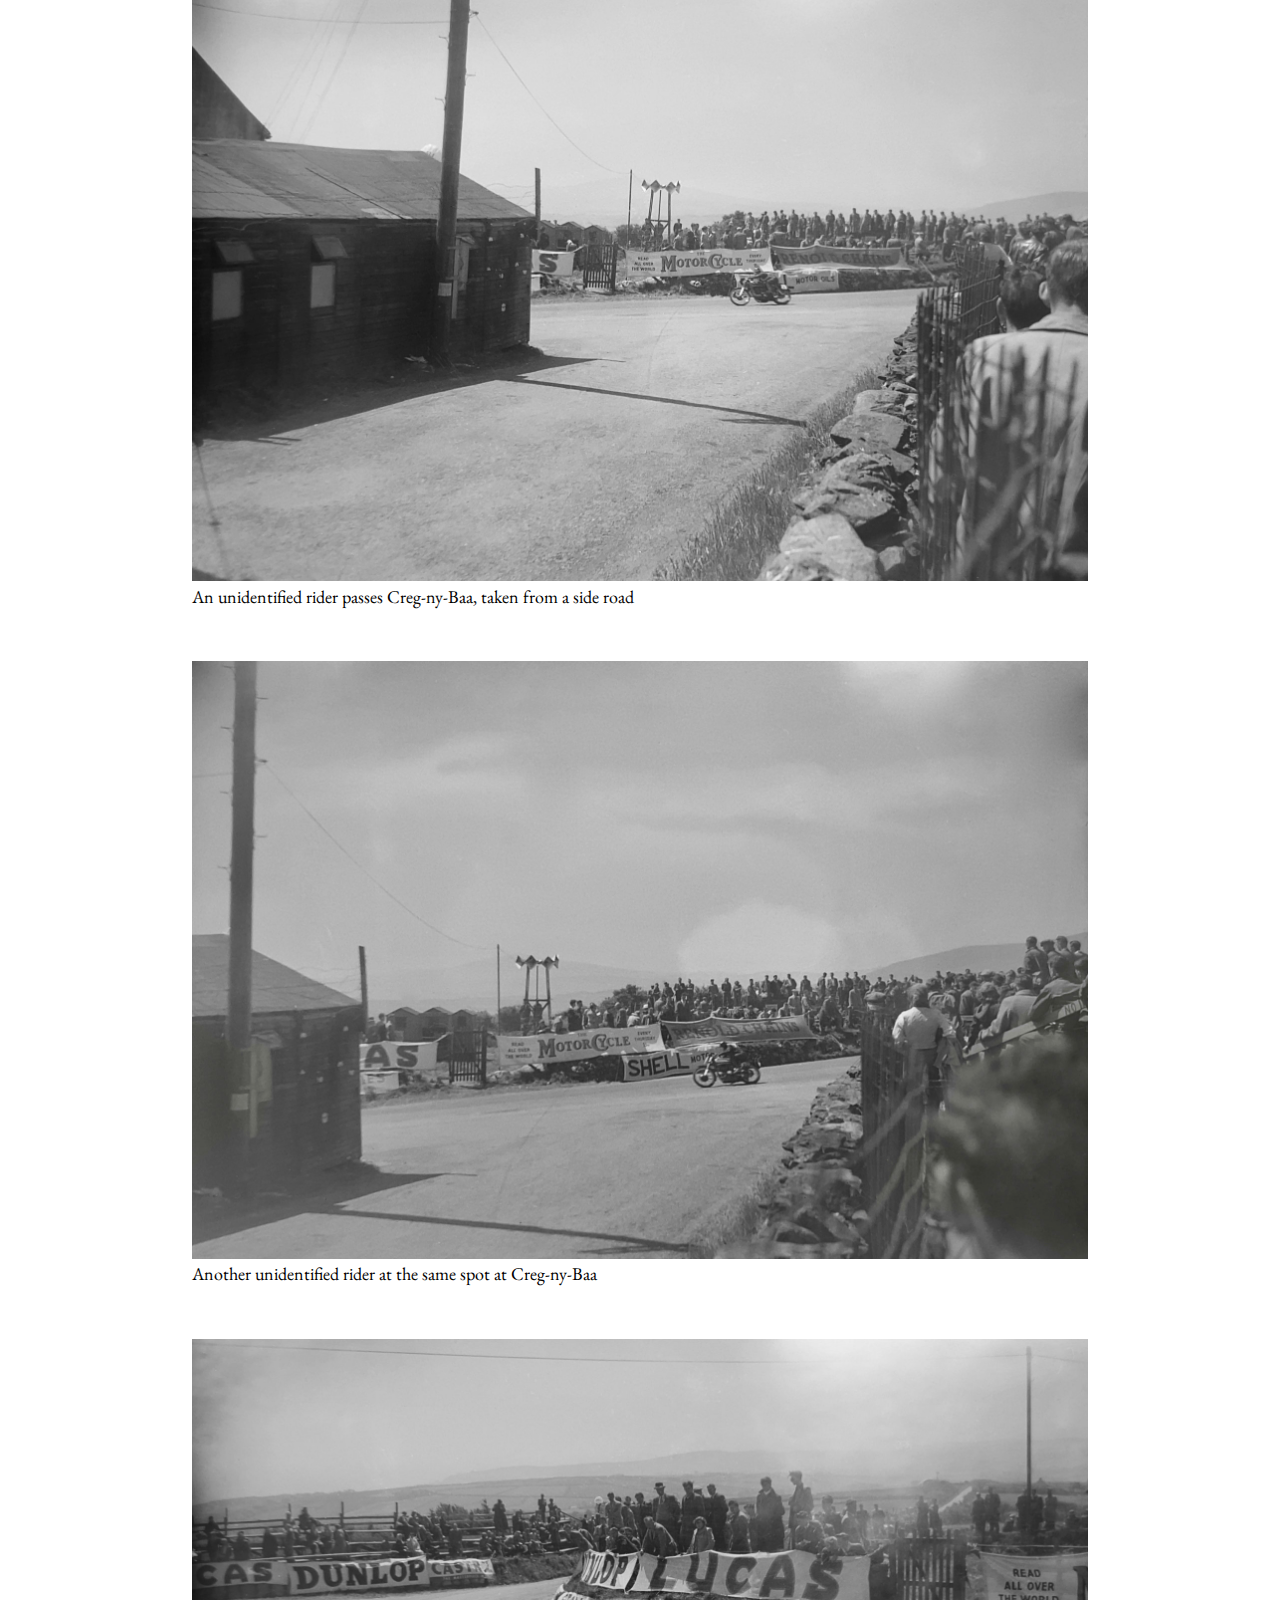
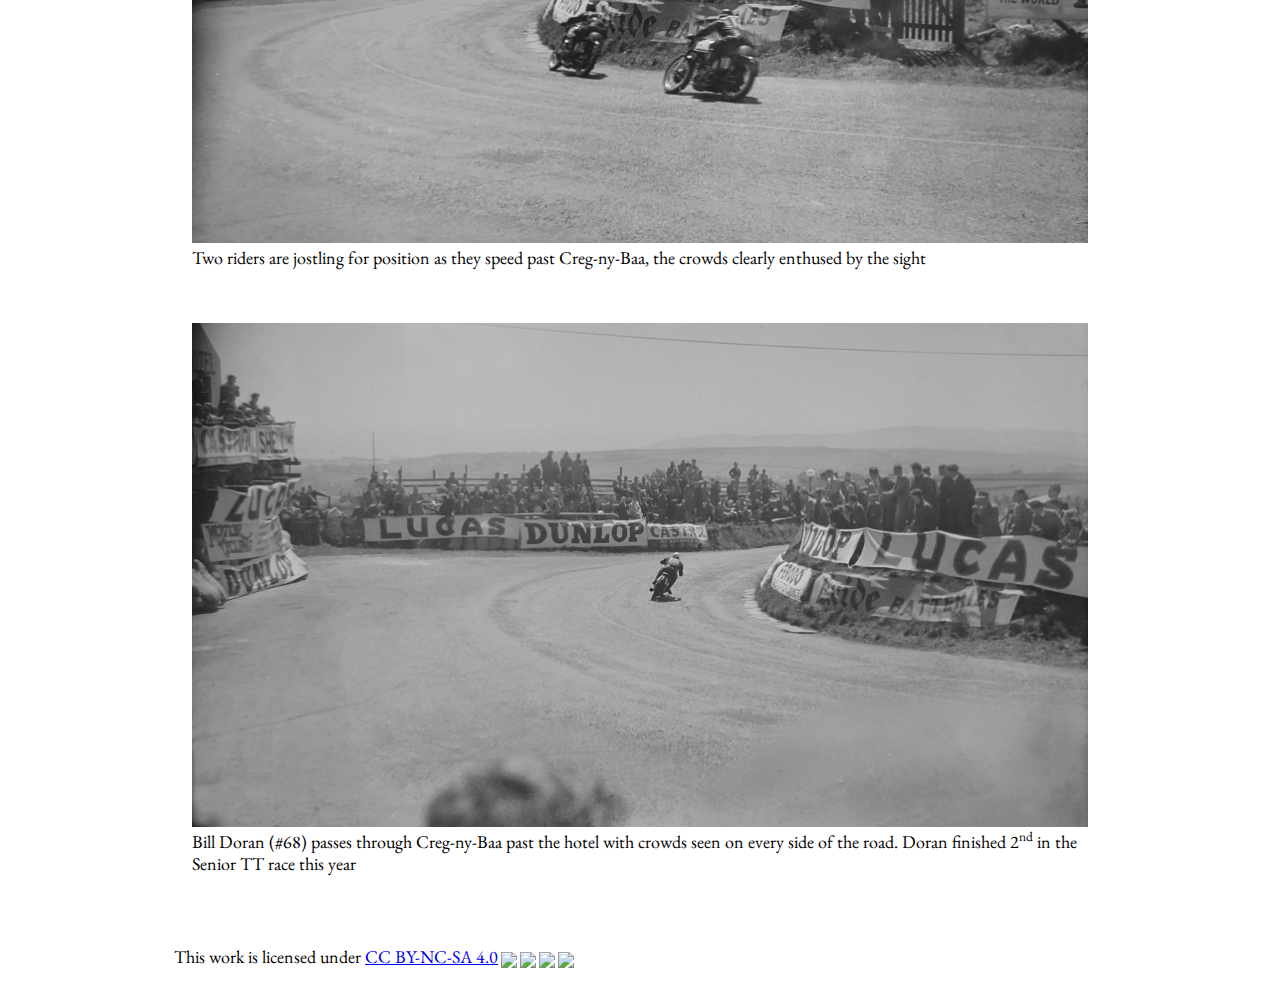
==== commit 0c020813: "no message" ====
--- a/51tt/index.html
+++ b/51tt/index.html
@@ -33,7 +33,7 @@
       <h1>ISLE OF MAN SENIOR TT RACE</h1>
       <h2>June, 1951</h2>
       <p>In early June 1951 Evelyn Elizabeth Brown and Richard Seddon wed at Stanmore Parish Church, London.</p>
-      <p>Following the wedding a motorcycle escort, formed by fellow members of The Roe Green Motor Cycling and Side Car Club, accompanied the newlyweds to their reception nearby in Stanmore. Shortly after, the couple headed by motorcycle (of course) to the Isle of Man and a honeymoon to coincide with the 1951 Senior Tourist Trophy Race.</p>
+      <p>Following the wedding a motorcycle escort, formed by fellow members of The Roe Green Motor Cycle and Side Car Club, accompanied the newlyweds to their reception nearby in Stanmore. Shortly after, the couple headed by motorcycle (of course) to the Isle of Man and a honeymoon to coincide with the 1951 Senior Tourist Trophy Race.</p>
       <p>The following images are from that very special trip to the Isle of Man, shared in the hope that today's motorcycling enthusiasts will get a kick out of this glimpse in to the past!</p>
     </div>
     <div class="photographs">
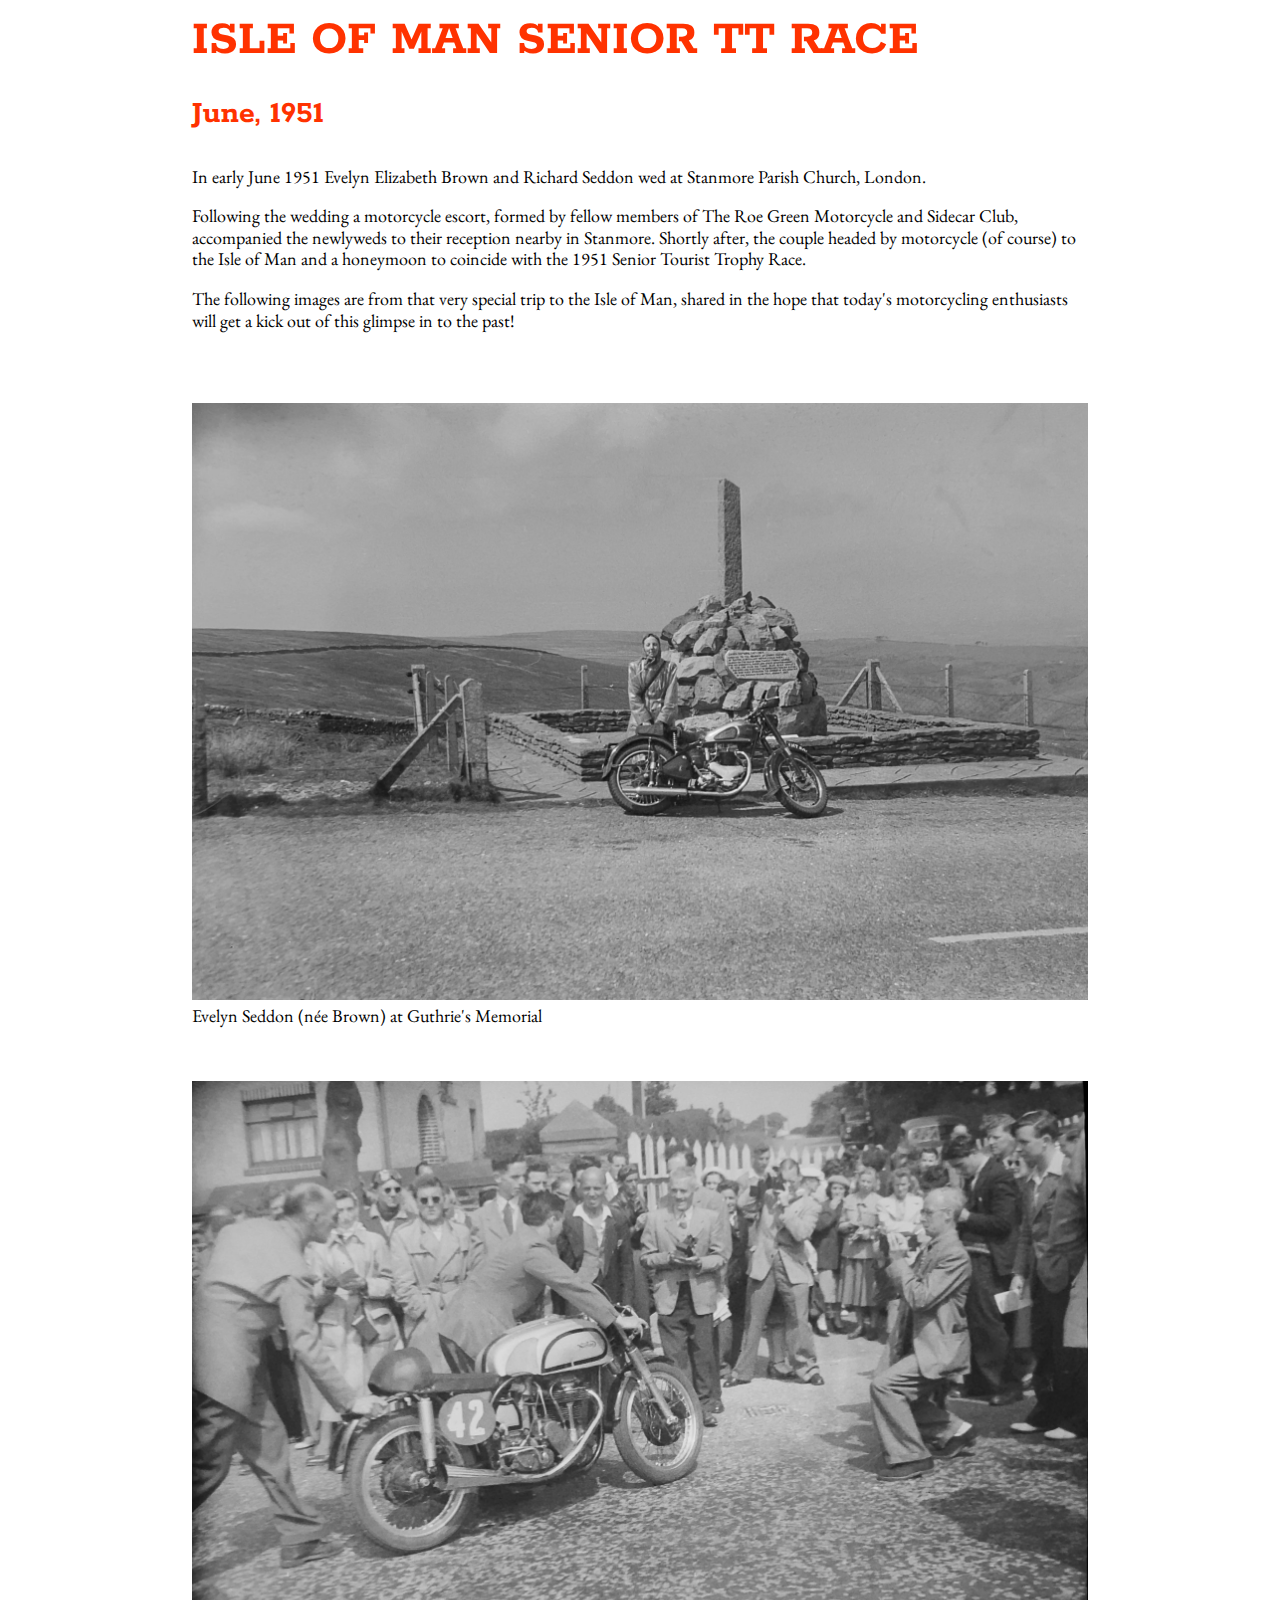
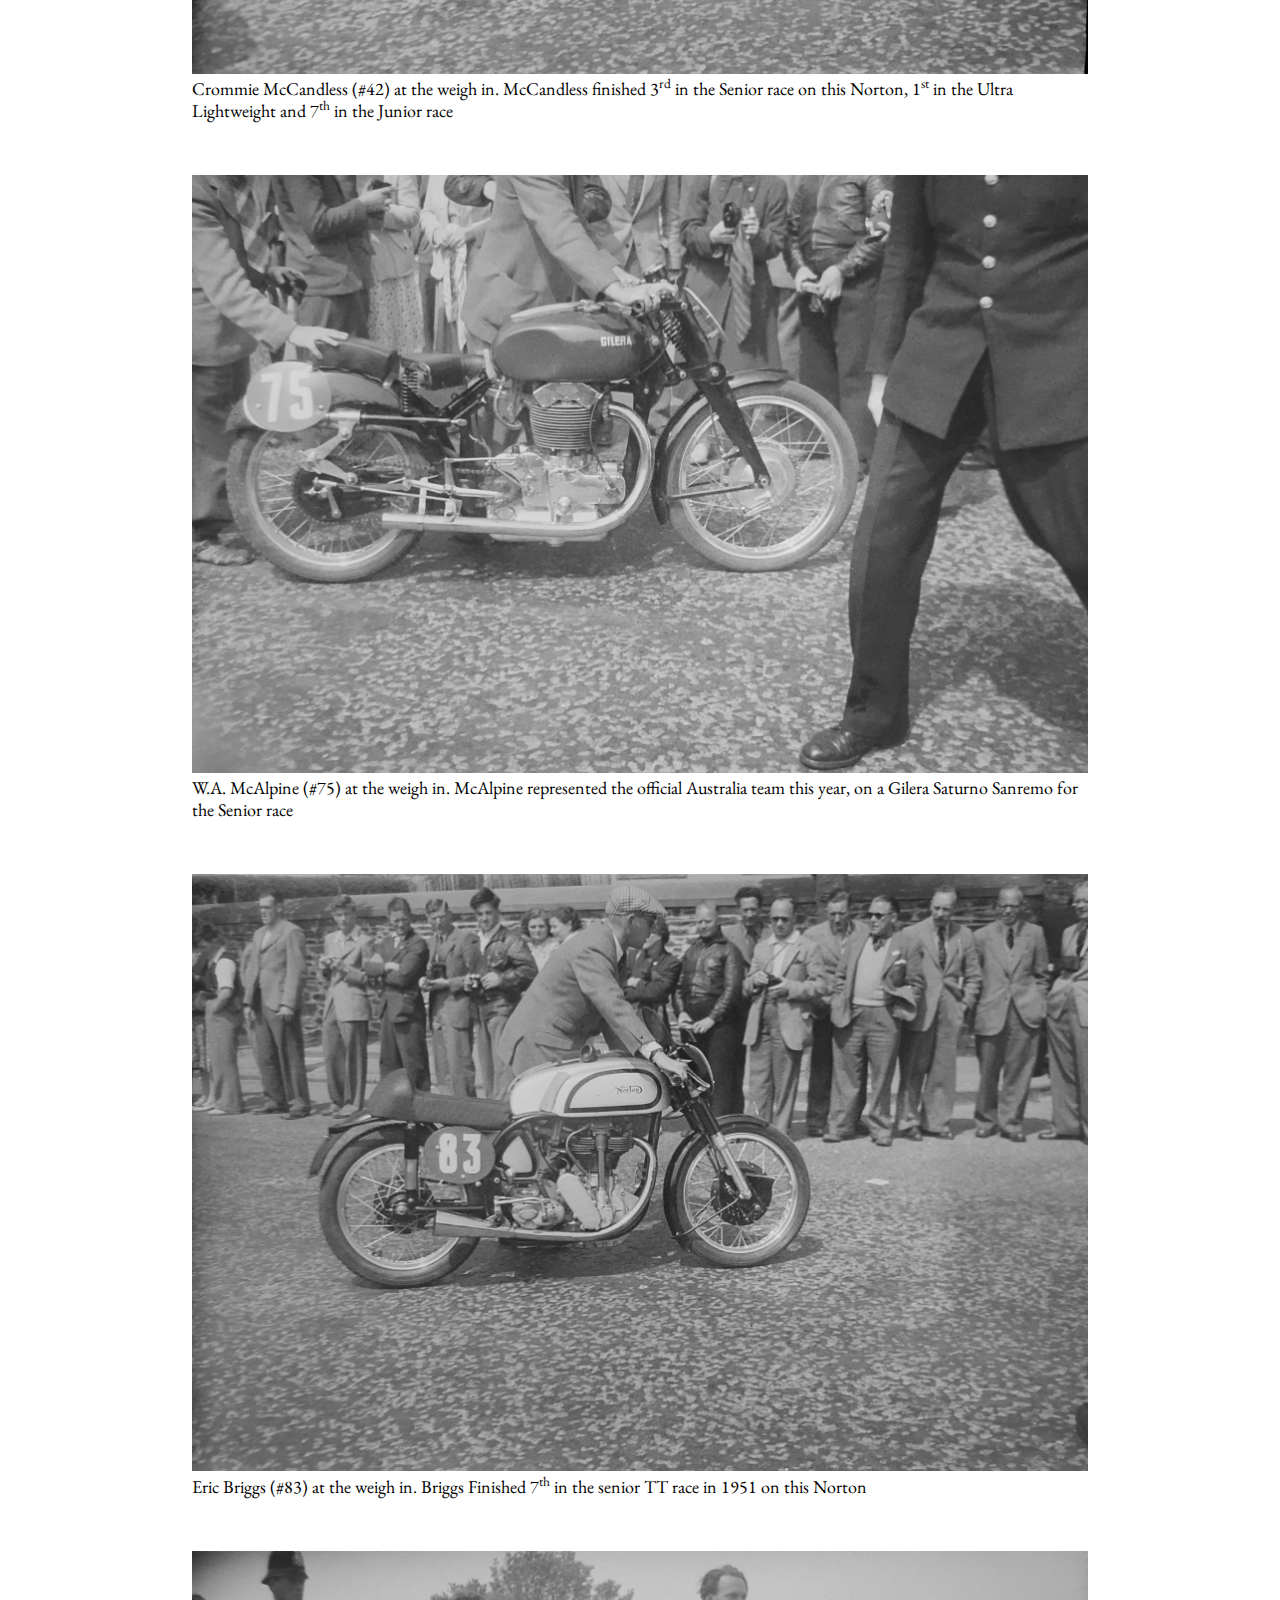
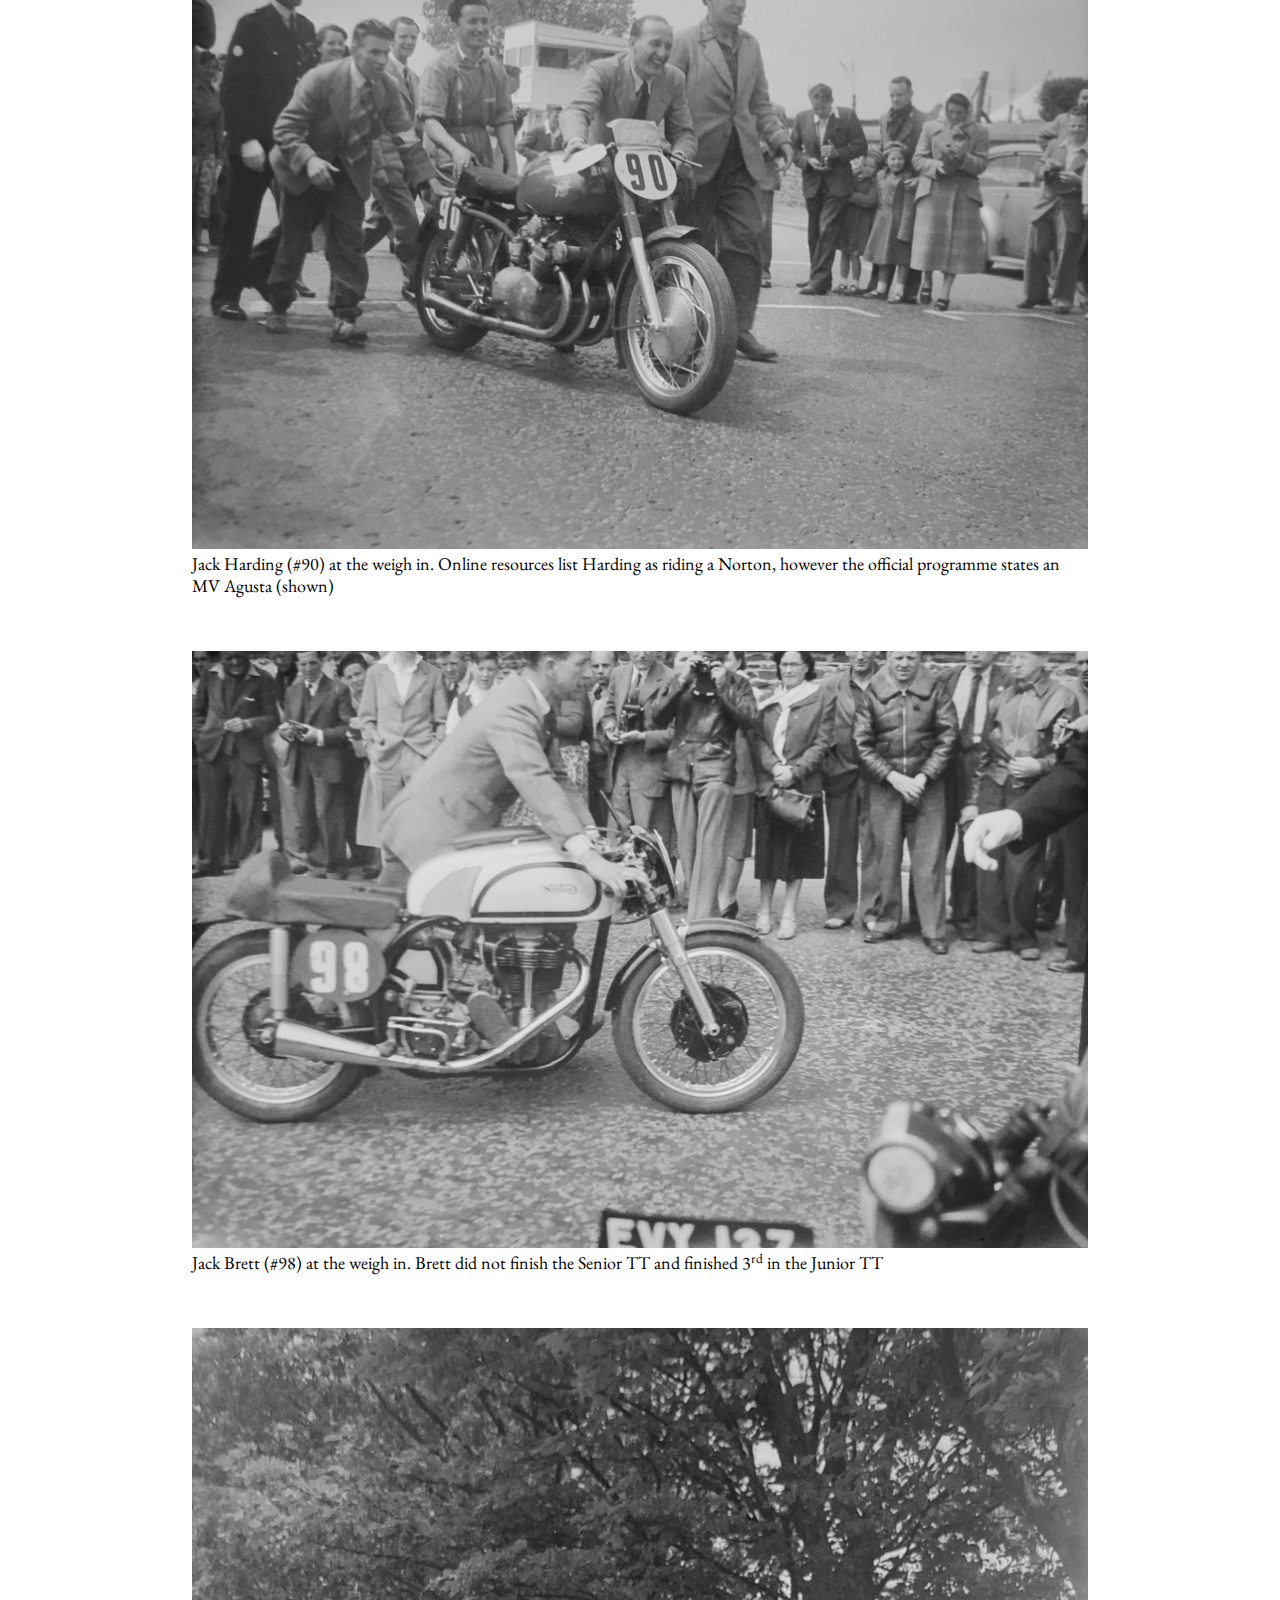
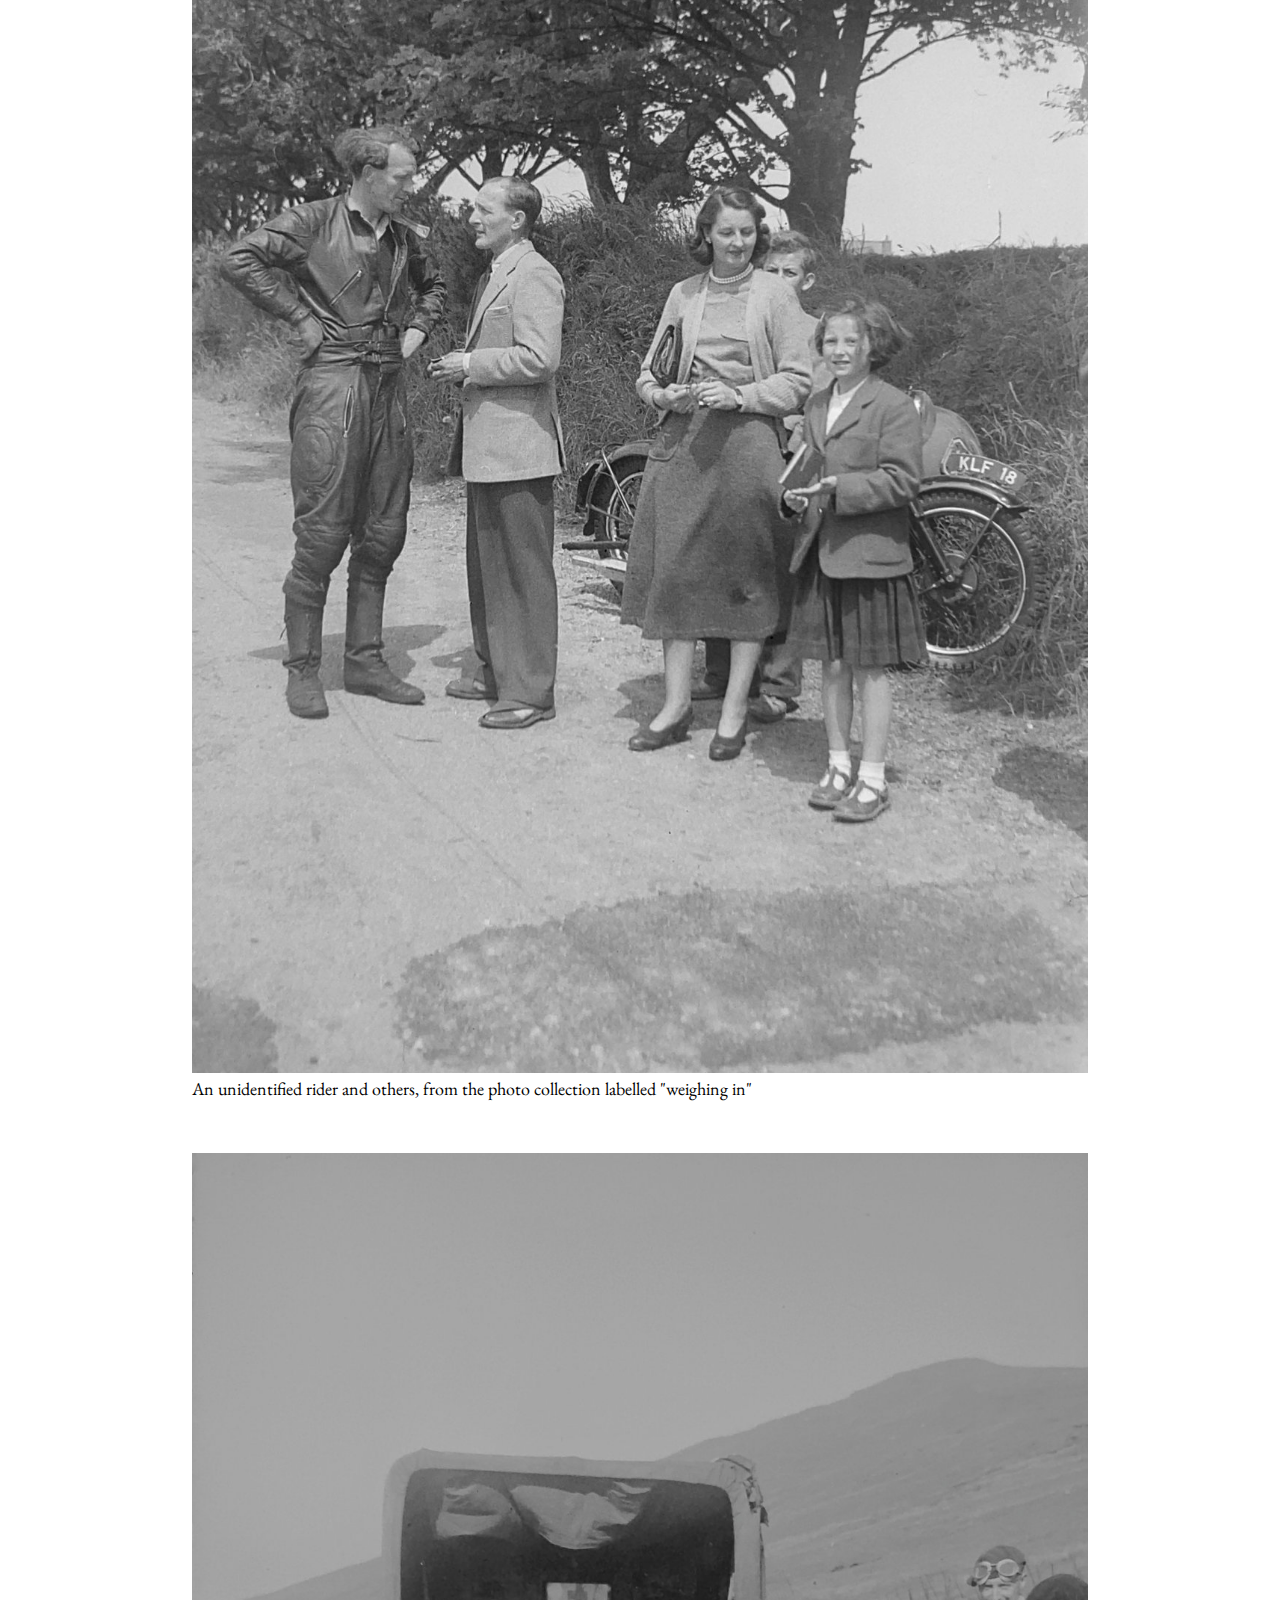
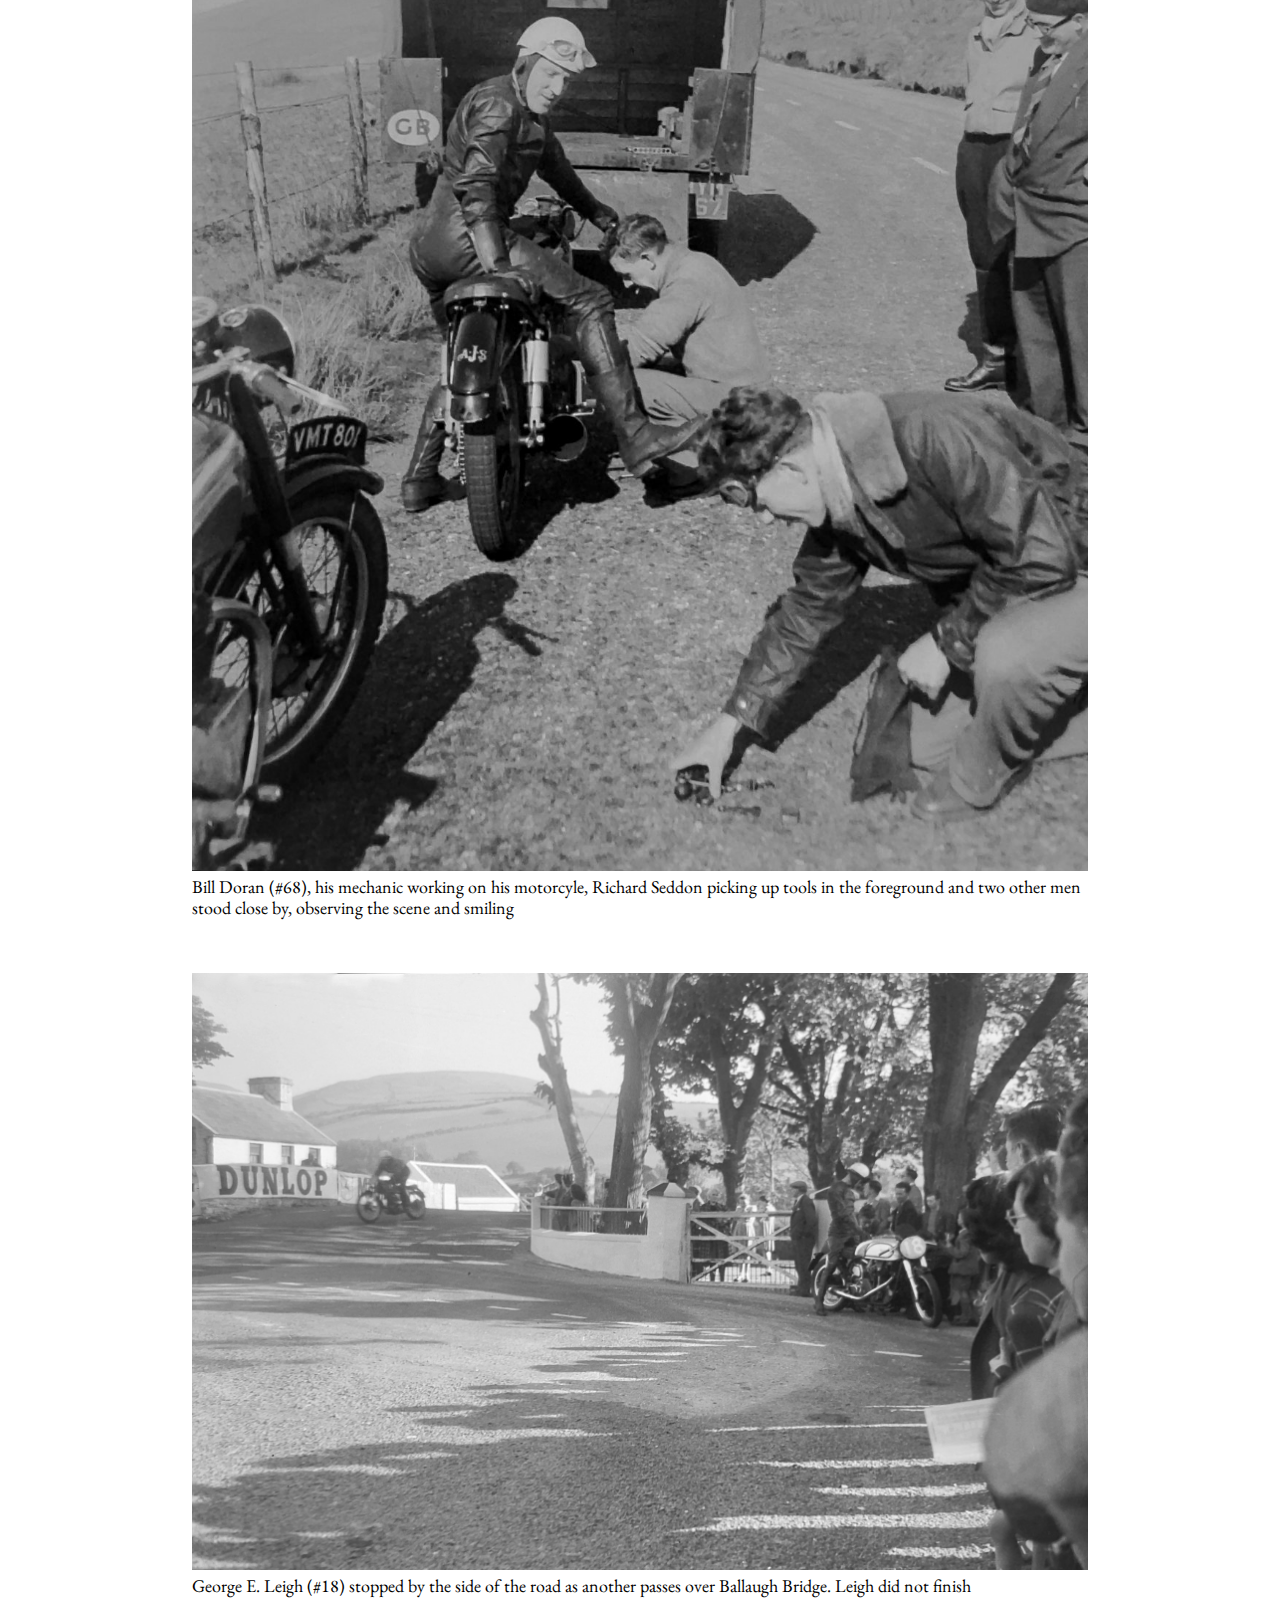
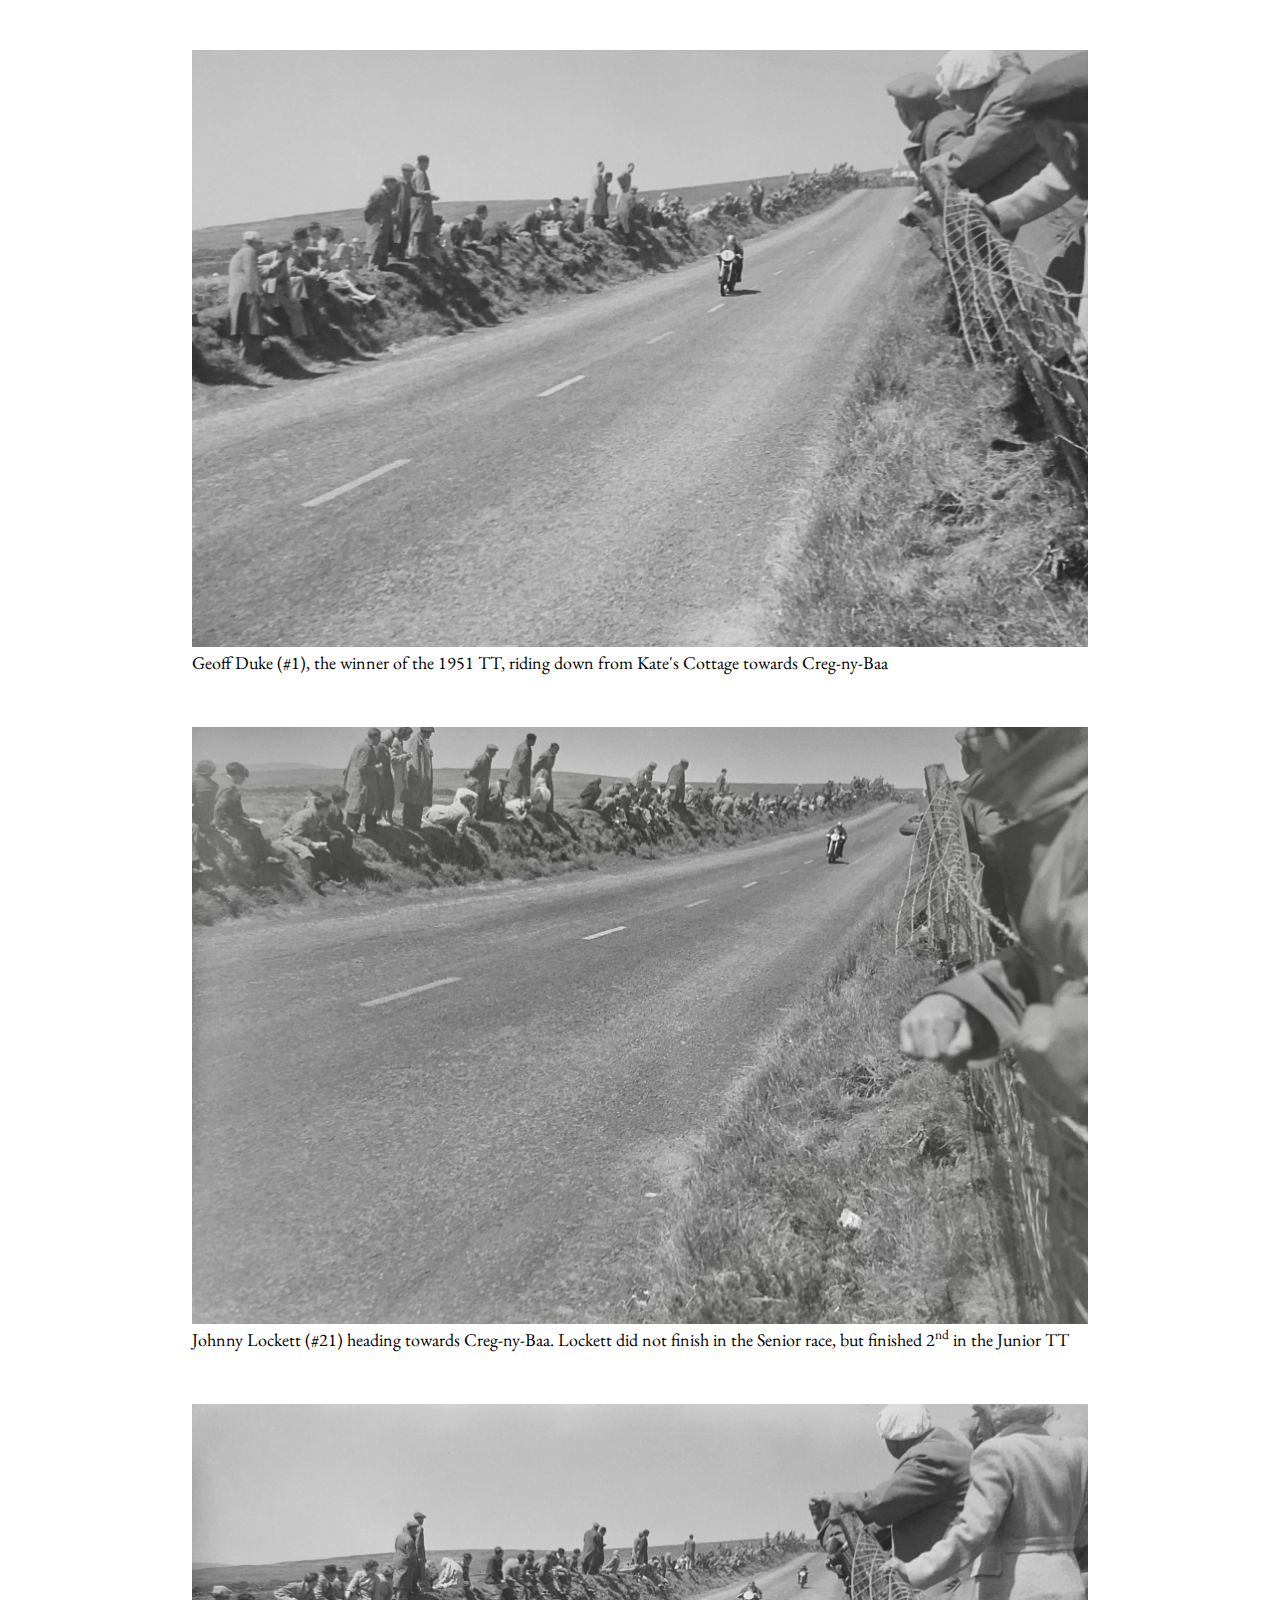
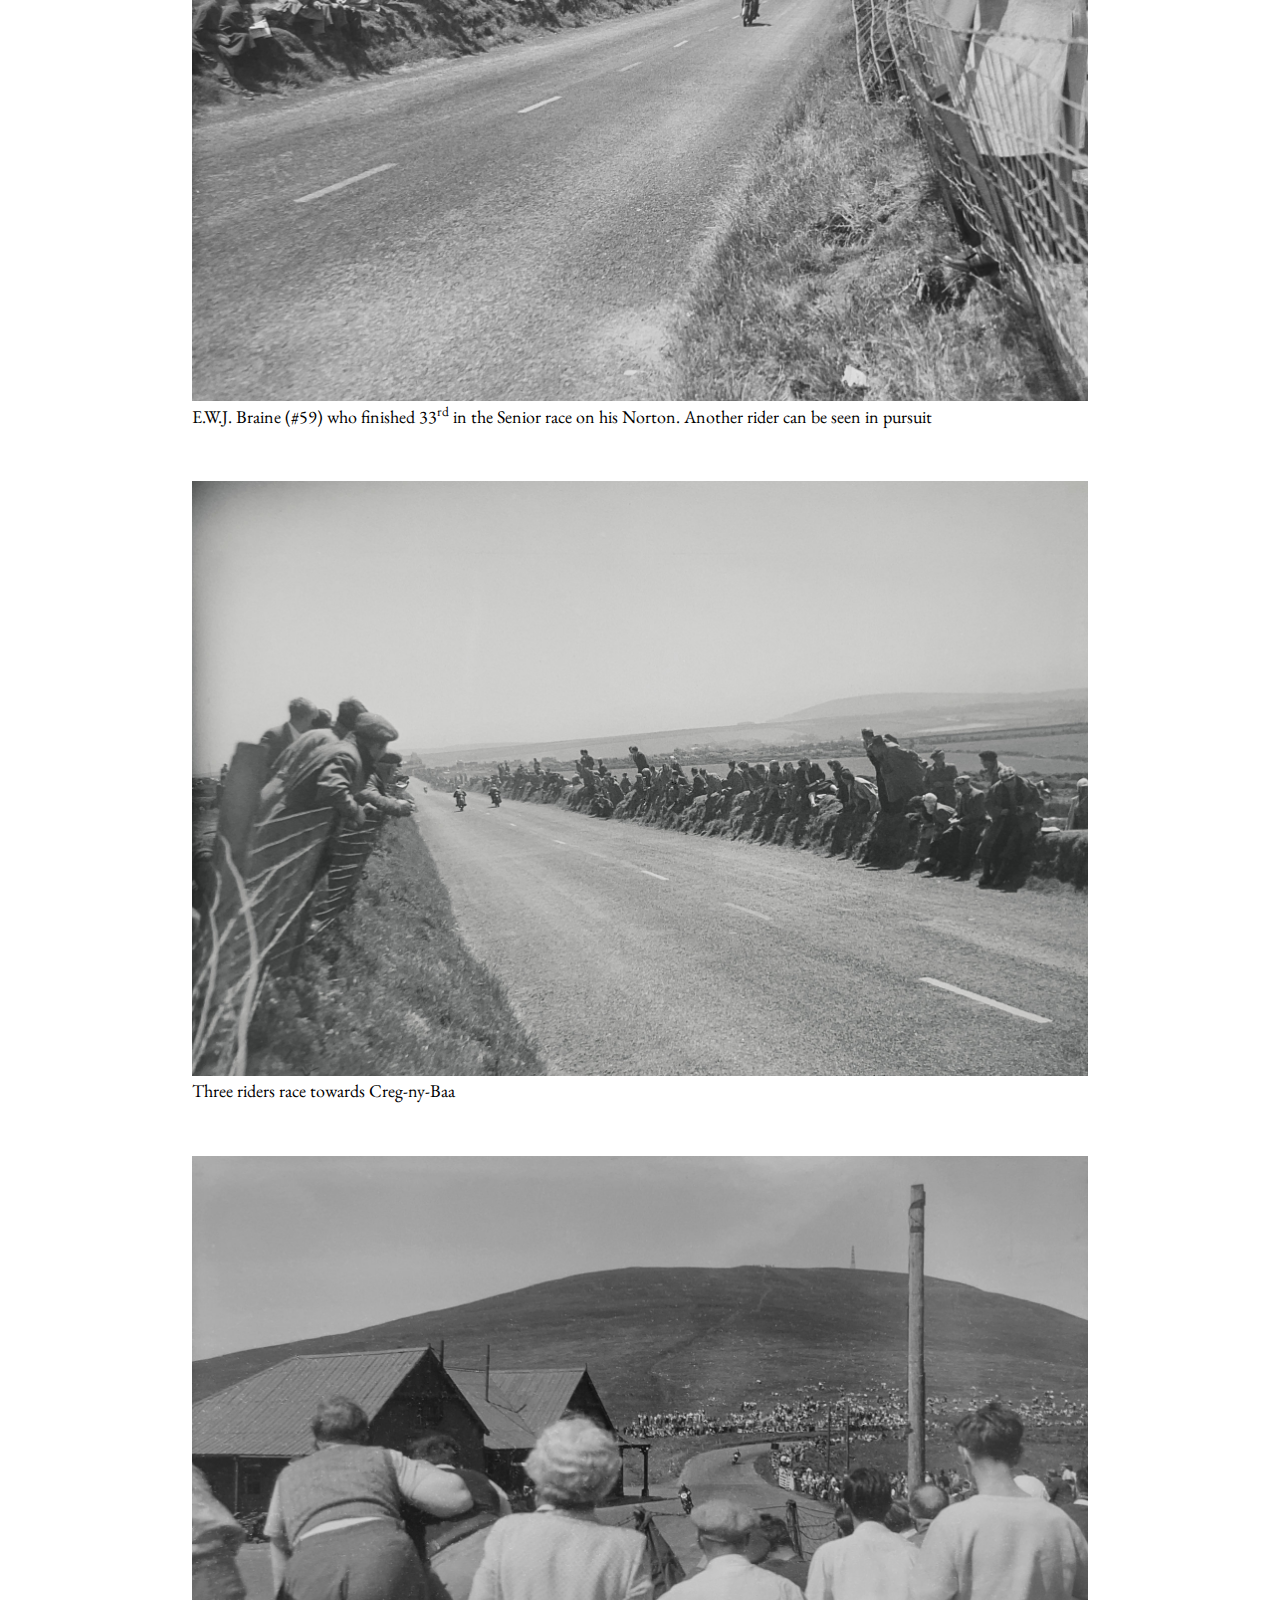
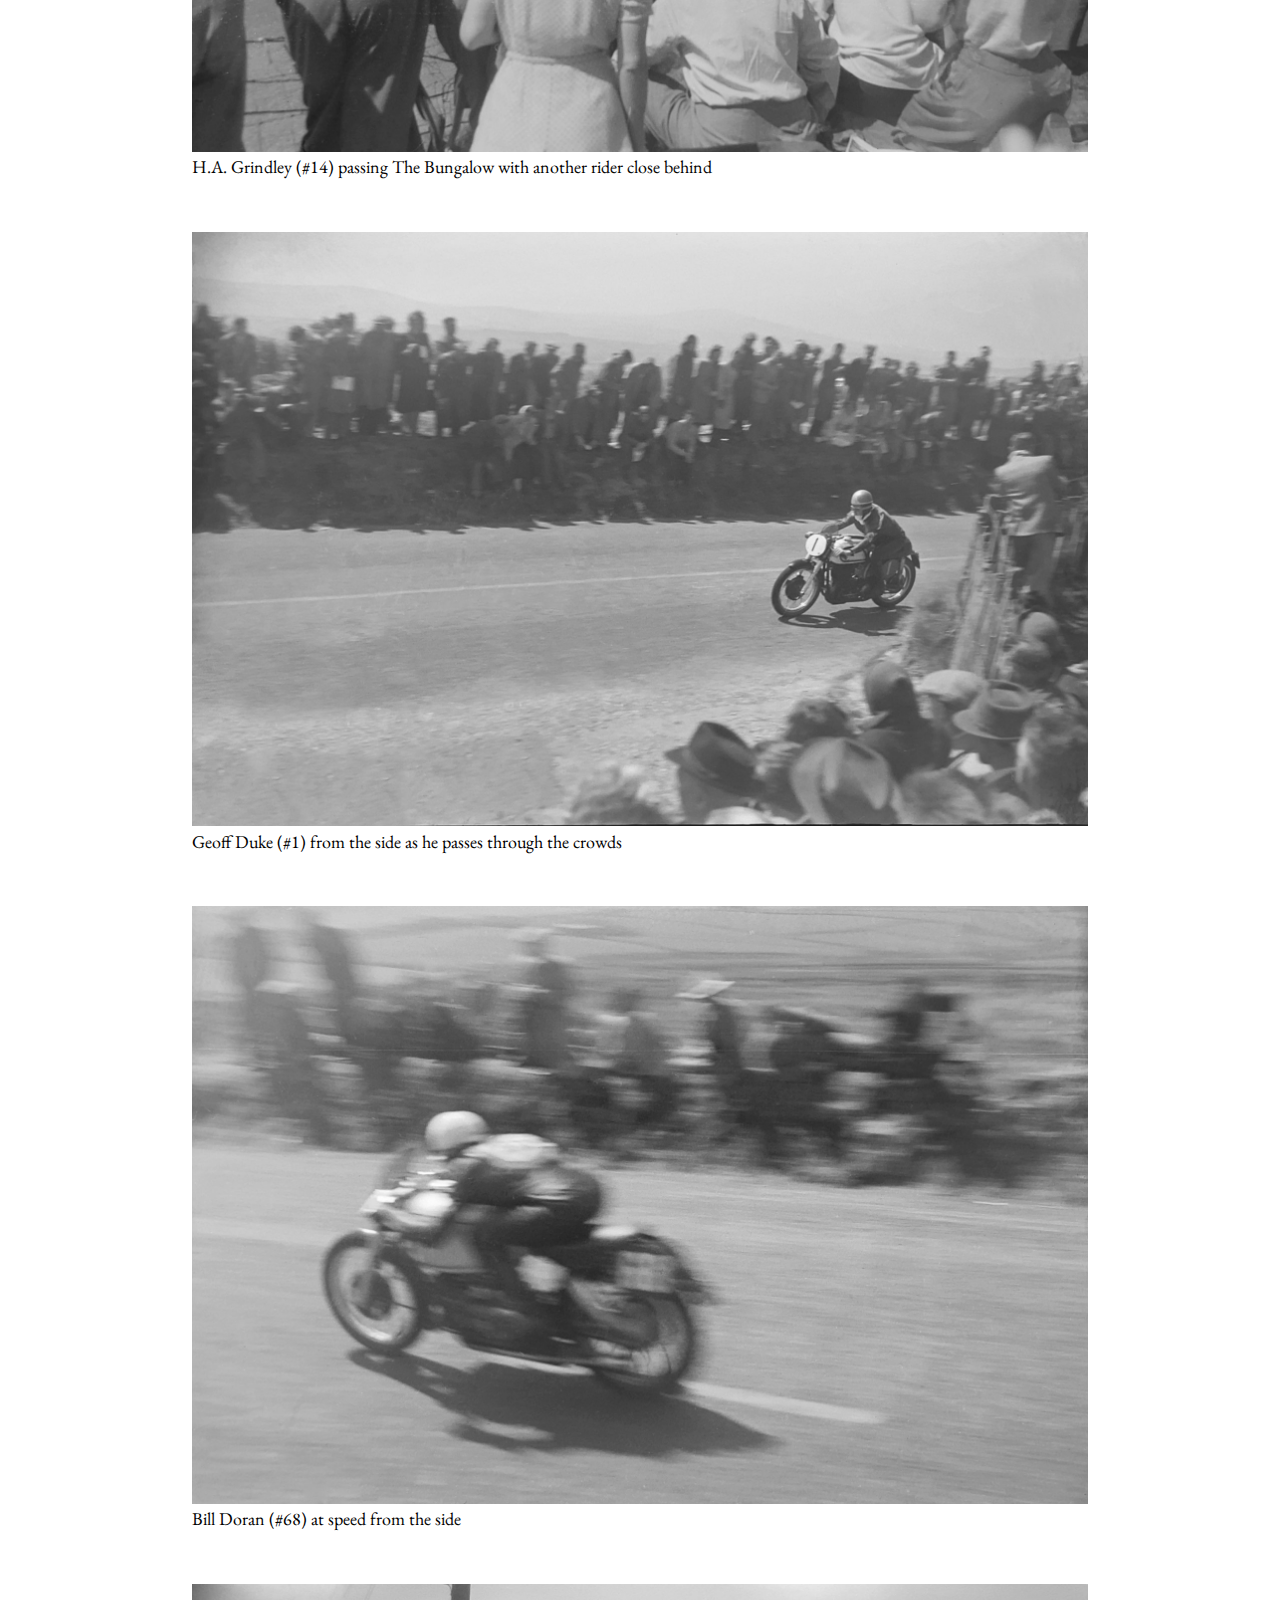
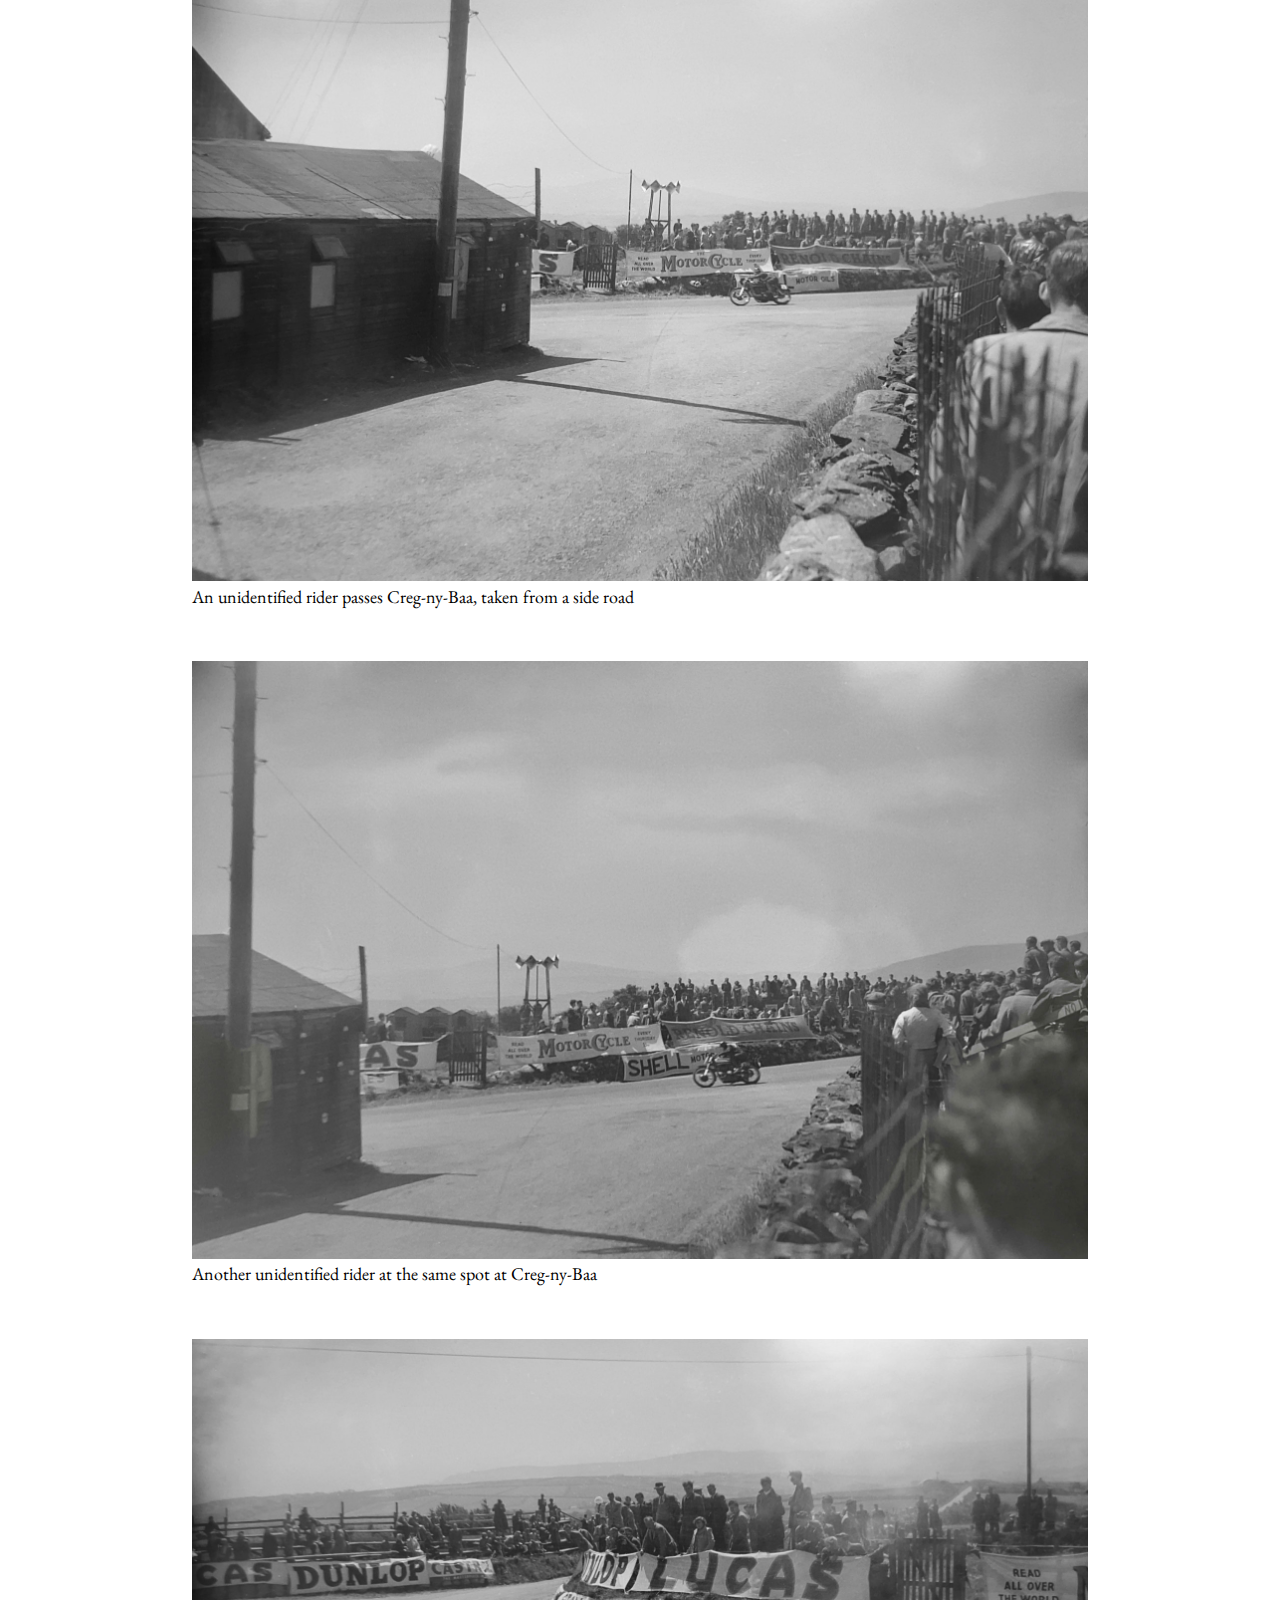
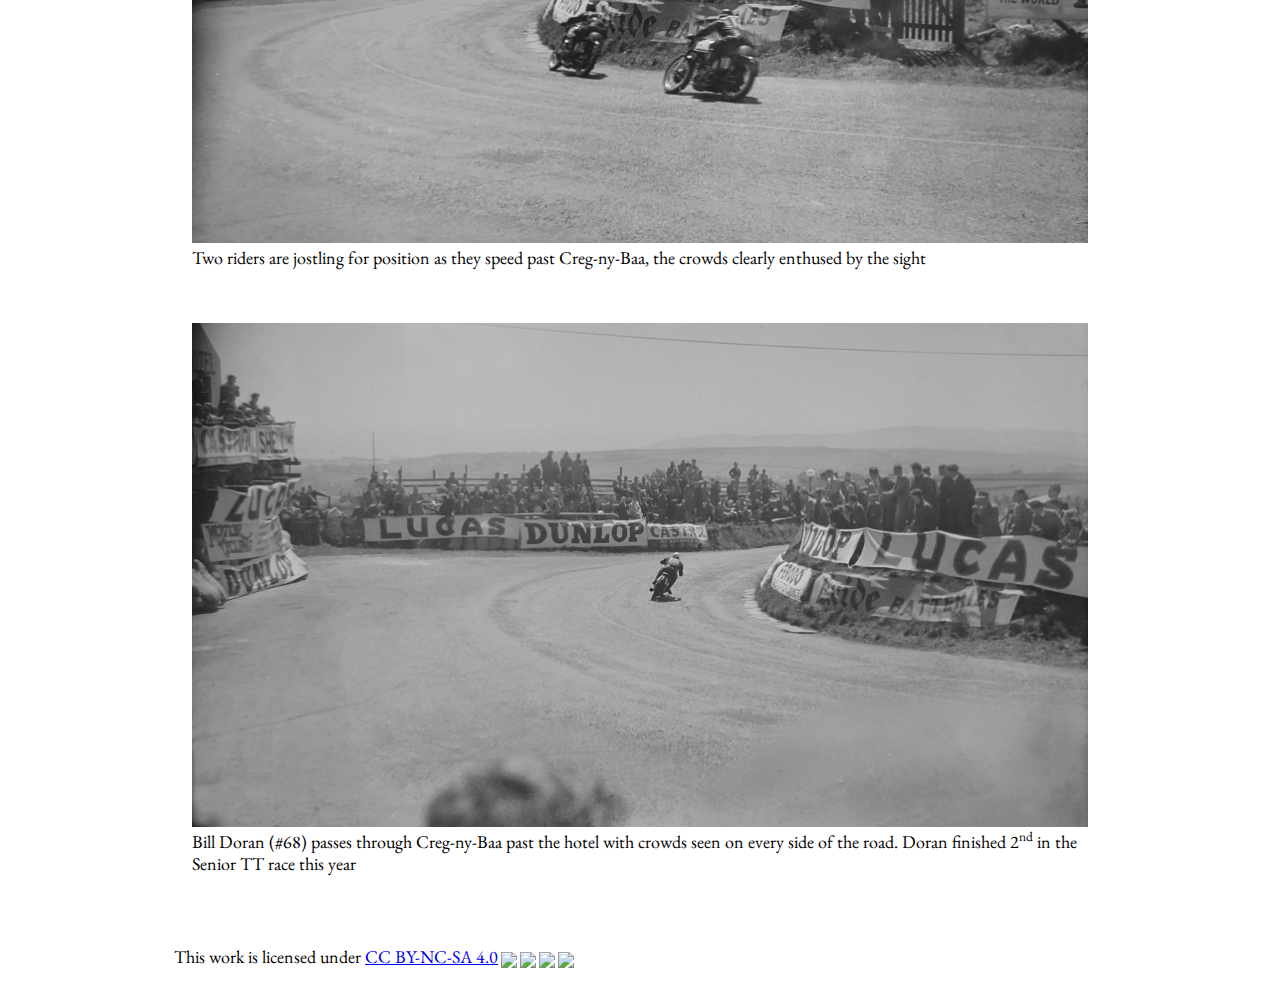
==== commit 4ddbd2ed: "no message" ====
--- a/51tt/index.html
+++ b/51tt/index.html
@@ -33,7 +33,7 @@
       <h1>ISLE OF MAN SENIOR TT RACE</h1>
       <h2>June, 1951</h2>
       <p>In early June 1951 Evelyn Elizabeth Brown and Richard Seddon wed at Stanmore Parish Church, London.</p>
-      <p>Following the wedding a motorcycle escort, formed by fellow members of The Roe Green Motor Cycle and Side Car Club, accompanied the newlyweds to their reception nearby in Stanmore. Shortly after, the couple headed by motorcycle (of course) to the Isle of Man and a honeymoon to coincide with the 1951 Senior Tourist Trophy Race.</p>
+      <p>Following the wedding a motorcycle escort, formed by fellow members of The Roe Green Motorcycle and Sidecar Club, accompanied the newlyweds to their reception nearby in Stanmore. Shortly after, the couple headed by motorcycle (of course) to the Isle of Man and a honeymoon to coincide with the 1951 Senior Tourist Trophy Race.</p>
       <p>The following images are from that very special trip to the Isle of Man, shared in the hope that today's motorcycling enthusiasts will get a kick out of this glimpse in to the past!</p>
     </div>
     <div class="photographs">
